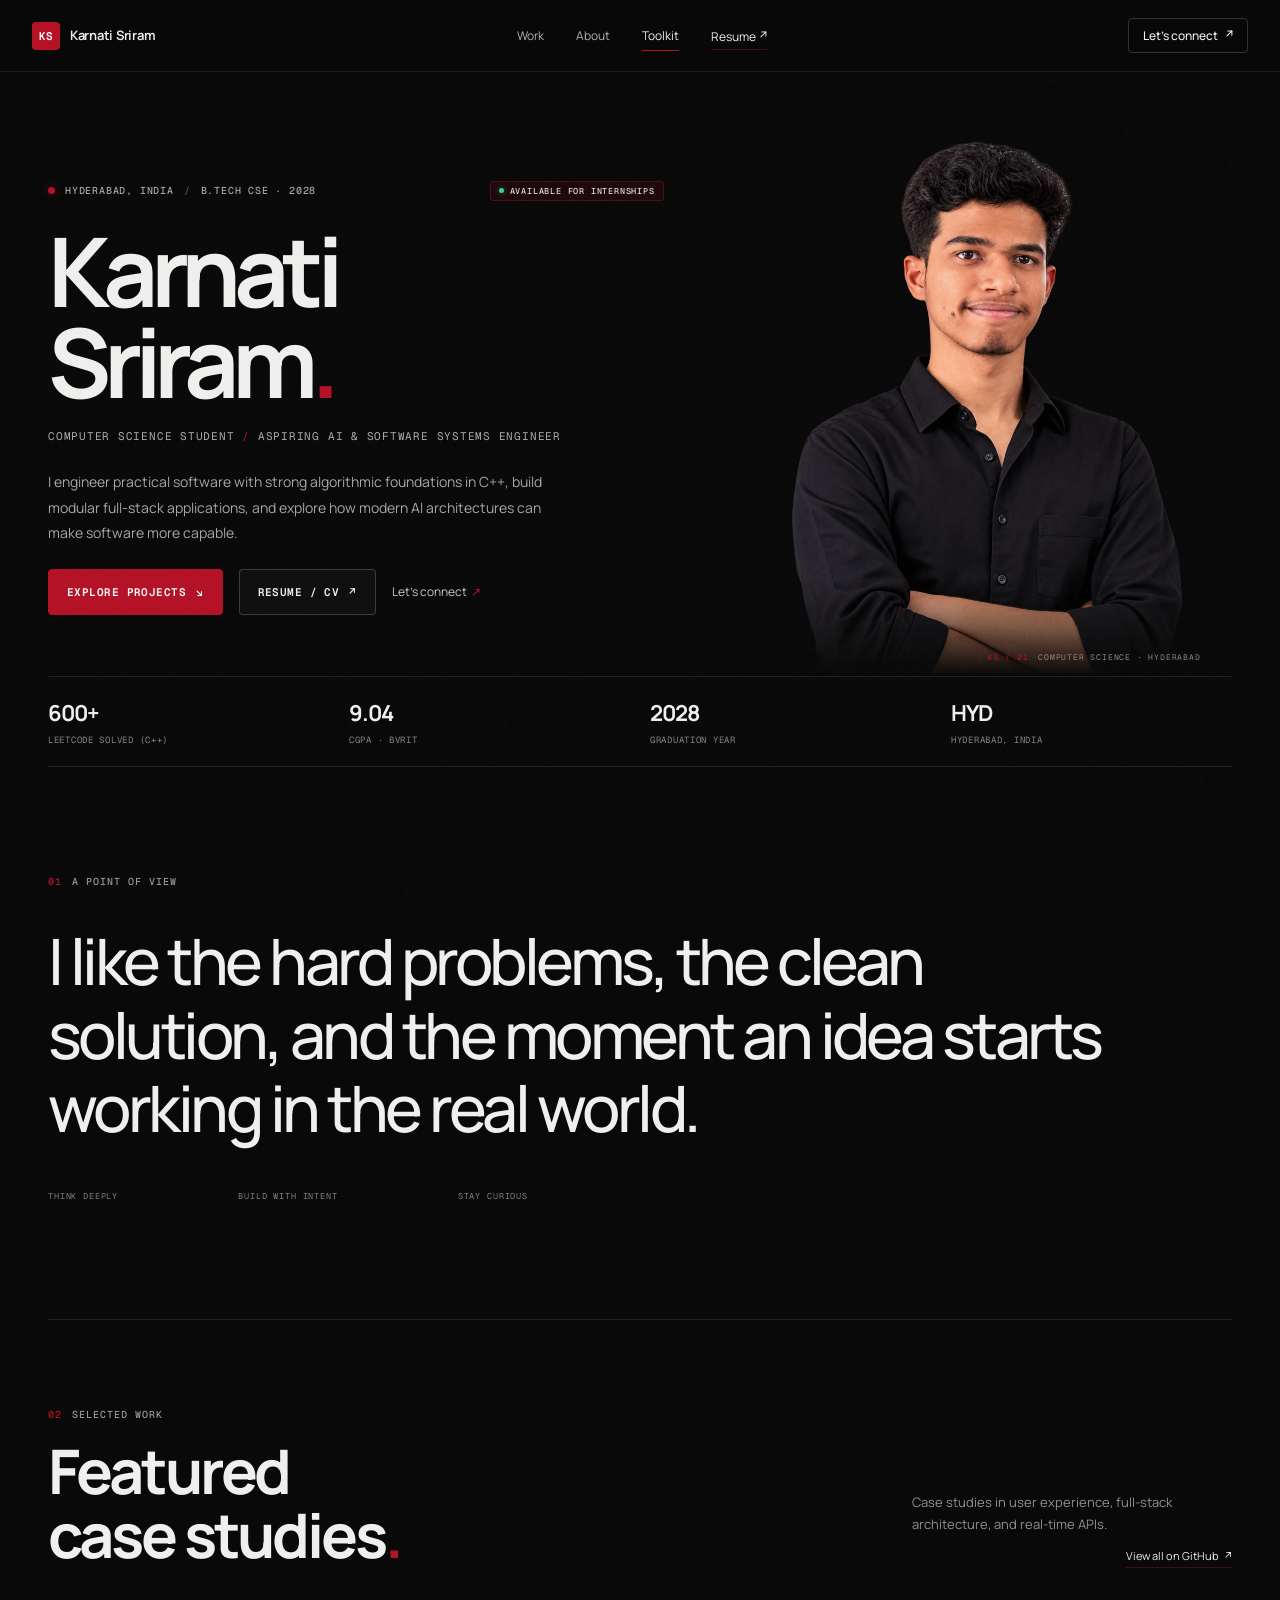
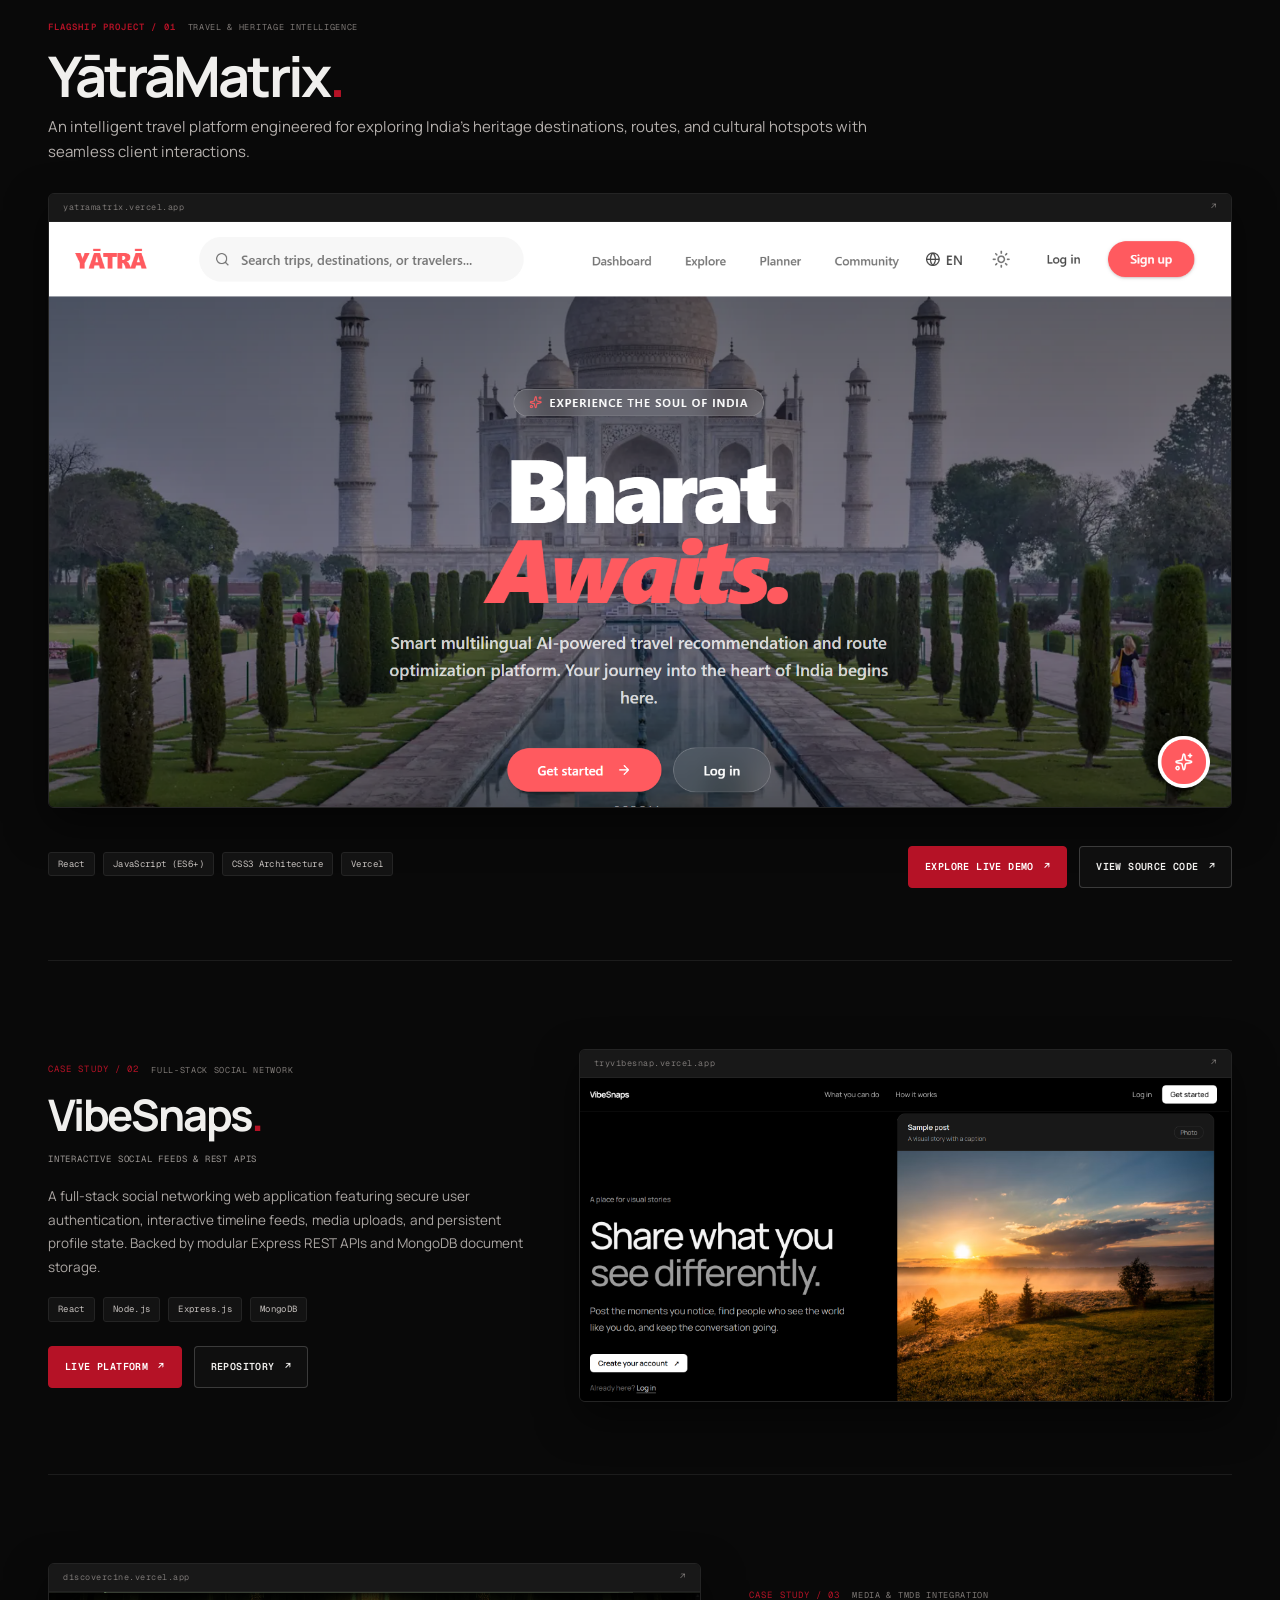
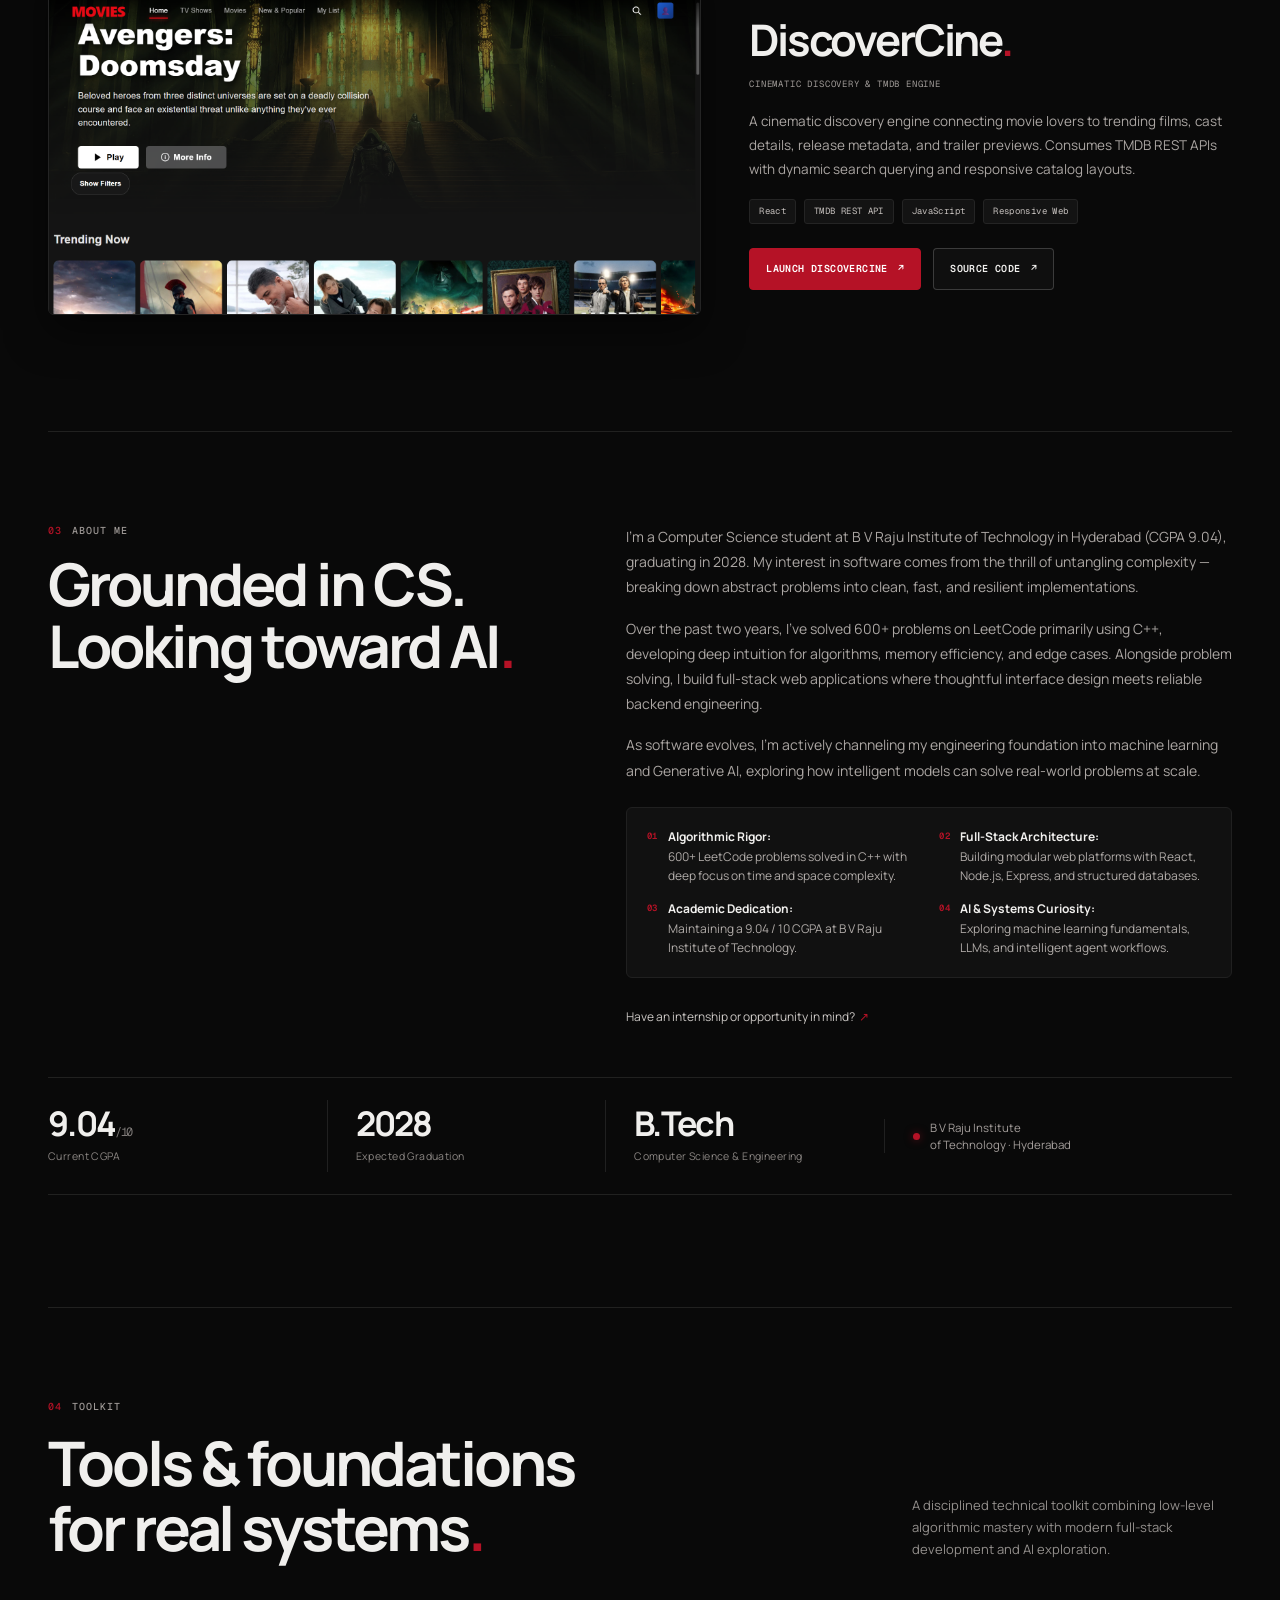
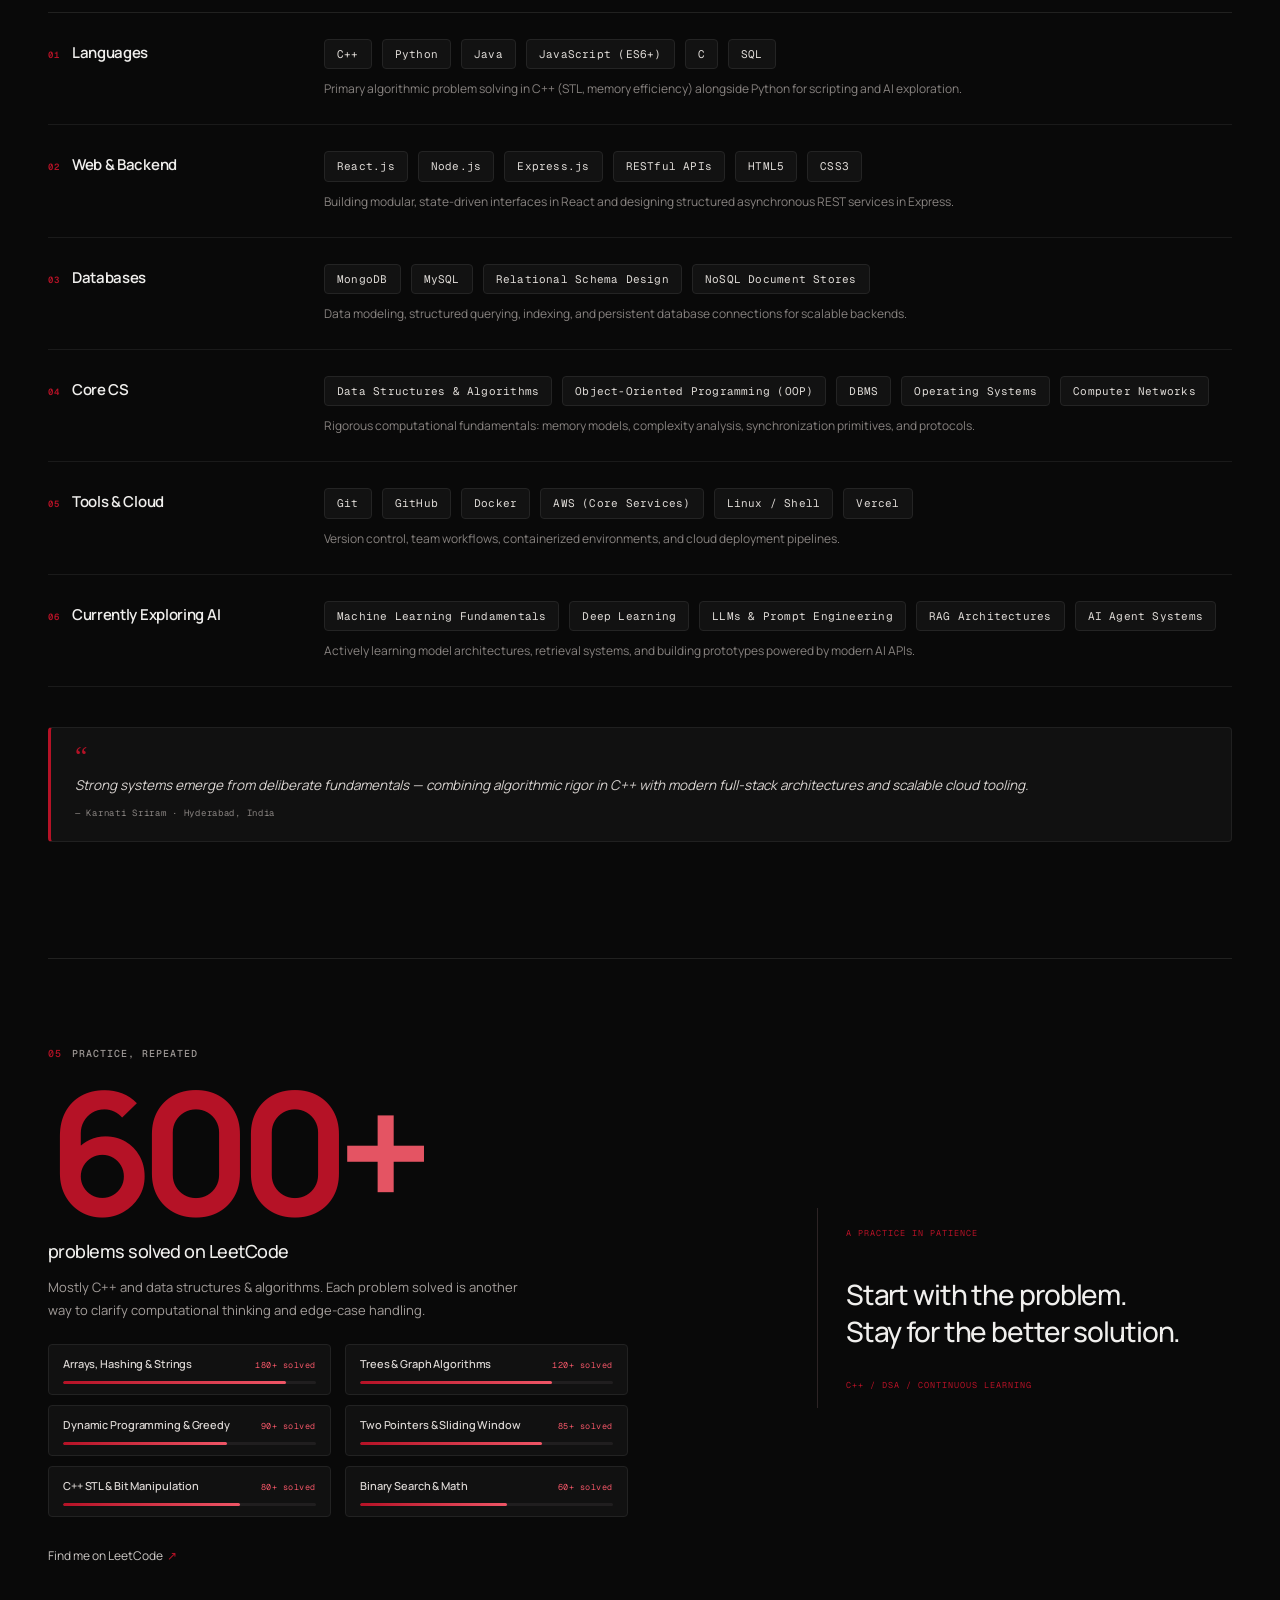
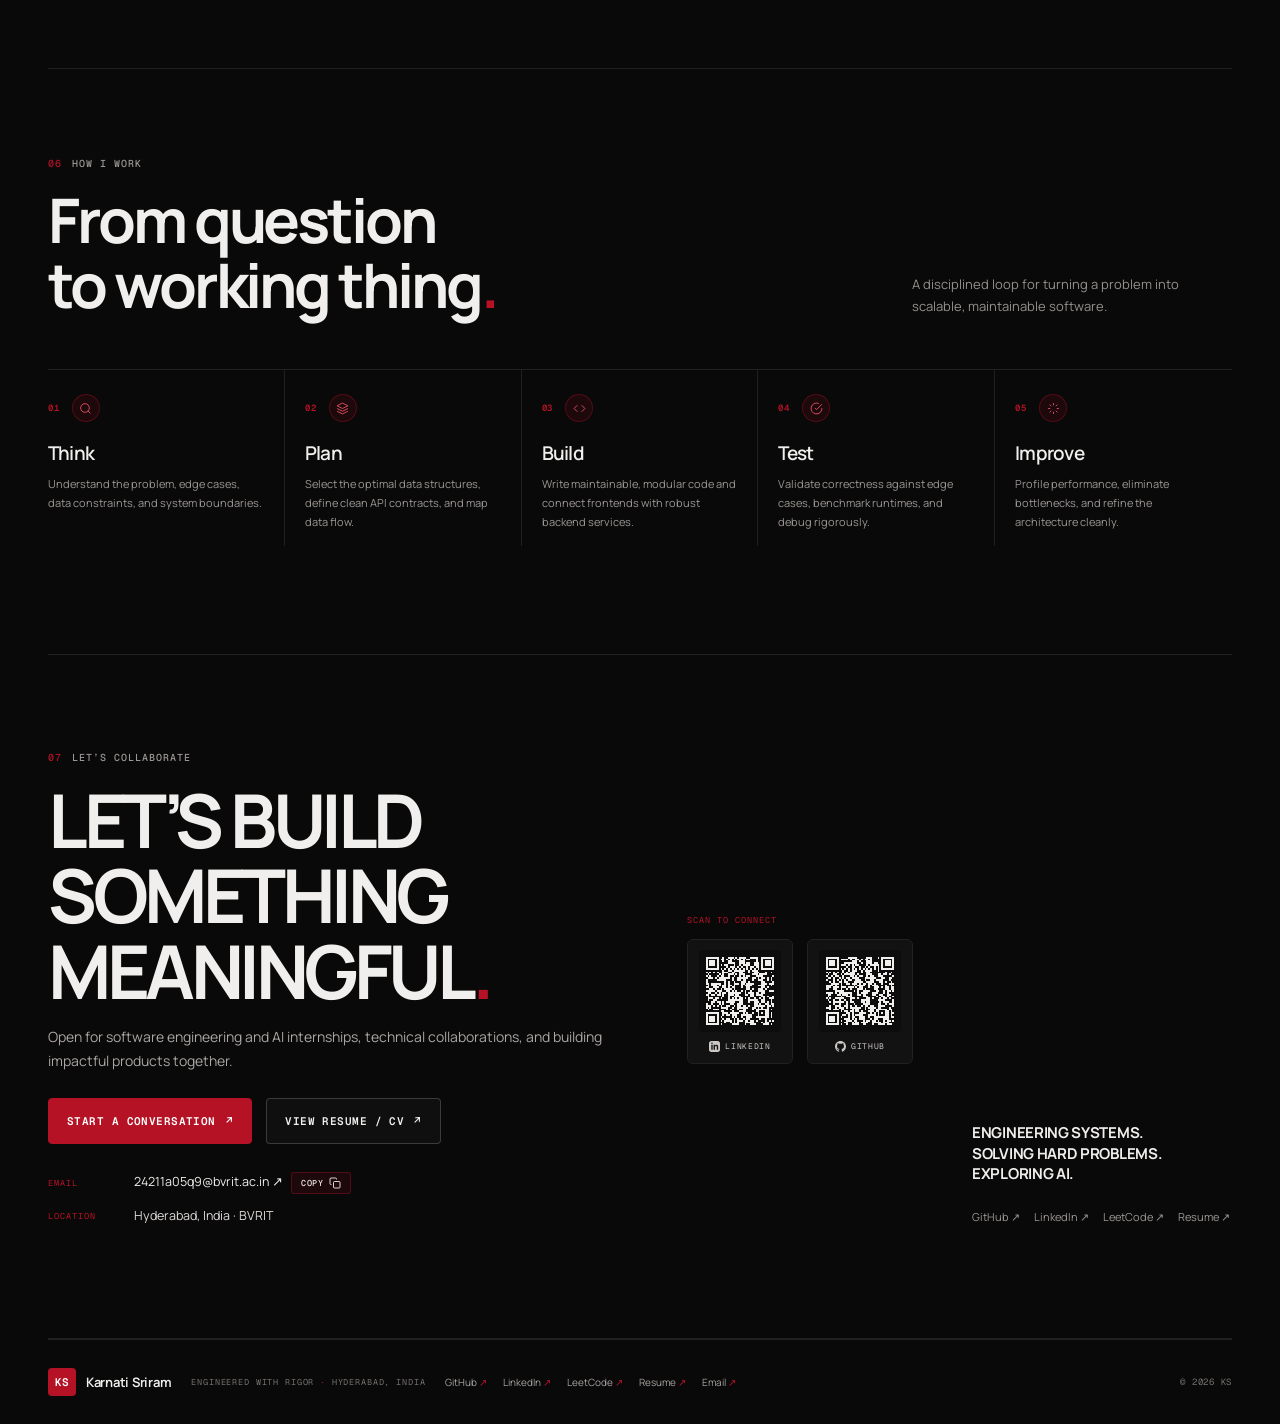
==== index.html @ 45d7318c "Improved visually" ====
<!doctype html>
<html lang="en">
  <head>
    <meta charset="UTF-8" />
    <meta name="viewport" content="width=device-width, initial-scale=1" />
    <meta name="theme-color" content="#090909" />
    <meta name="description" content="Karnati Sriram — B.Tech Computer Science student, software developer, and aspiring AI Engineer in Hyderabad. 600+ LeetCode problems solved, 9.04 CGPA." />
    <meta property="og:type" content="website" />
    <meta property="og:title" content="Karnati Sriram — Software Developer &amp; Aspiring AI Engineer" />
    <meta property="og:description" content="Computer Science student at BVRIT Hyderabad (9.04 CGPA), software developer, 600+ LeetCode solver, and aspiring AI engineer." />
    <meta property="og:image" content="./og-image.svg" />
    <title>Karnati Sriram — Software Developer &amp; Aspiring AI Engineer</title>
    <link rel="icon" type="image/svg+xml" href="./favicon.svg" />
    <link rel="preconnect" href="https://fonts.googleapis.com" />
    <link rel="preconnect" href="https://fonts.gstatic.com" crossorigin />
    <link href="https://fonts.googleapis.com/css2?family=Geist+Mono:wght@400;500;600&family=Manrope:wght@400;500;600;700&display=swap" rel="stylesheet" />
    <link rel="stylesheet" href="./styles.css" />
    <script src="./script.js" defer></script>
  </head>
  <body>
    <a class="skip-link" href="#main">Skip to content</a>
    <div class="site-grain" aria-hidden="true"></div>
    <div class="reading-progress" aria-hidden="true"><span></span></div>

    <!-- Site Header -->
    <header class="site-header">
      <a class="wordmark" href="#home" aria-label="Karnati Sriram, home">
        <span class="wordmark-mark">KS</span>
        <span class="wordmark-name">Karnati Sriram</span>
      </a>
      <nav class="desktop-nav" aria-label="Main navigation">
        <a href="#work">Work</a>
        <a href="#about">About</a>
        <a href="#toolkit">Toolkit</a>
        <a class="nav-resume" href="./resume.html" target="_blank" rel="noreferrer">Resume <span class="arrow" aria-hidden="true">↗</span></a>
      </nav>
      <a class="header-cta" href="#contact">
        <span>Let’s connect</span><span class="arrow" aria-hidden="true">↗</span>
      </a>
    </header>

    <main id="main">
      <!-- 00 Hero Section -->
      <section class="hero section-shell" id="home" aria-labelledby="hero-title">
        <div class="hero-copy">
          <p class="eyebrow reveal">
            <span class="status-dot"></span>
            <span>Hyderabad, India</span>
            <span class="eyebrow-divider">/</span>
            <span>B.Tech CSE · 2028</span>
            <span class="hero-available"><span class="dot-green"></span>Available for Internships</span>
          </p>

          <h1 id="hero-title" class="hero-title reveal">
            <span class="hero-line">Karnati</span>
            <span class="hero-line hero-name-accent">Sriram<span class="period">.</span></span>
          </h1>

          <p class="hero-role reveal">Computer Science Student <span>/</span> Aspiring AI &amp; Software Systems Engineer</p>

          <div class="hero-bottom reveal">
            <p class="hero-intro">I engineer practical software with strong algorithmic foundations in C++, build modular full-stack applications, and explore how modern AI architectures can make software more capable.</p>

            <div class="hero-actions">
              <a class="button button-primary" href="#work"><span>Explore projects</span><span class="arrow" aria-hidden="true">↘</span></a>
              <a class="button button-ghost hero-resume-btn" href="./resume.html" target="_blank" rel="noreferrer"><span>Resume / CV</span><span class="arrow" aria-hidden="true">↗</span></a>
              <a class="text-link" href="#contact">Let’s connect <span aria-hidden="true">↗</span></a>
            </div>
          </div>
        </div>

        <!-- Portrait as the primary visual focal point -->
        <figure class="hero-portrait reveal">
          <img src="./assets/sriram-portrait.png" alt="Karnati Sriram, Computer Science student and software developer" fetchpriority="high" width="950" height="1011" />
          <figcaption class="portrait-caption mono"><span>KS / 01</span> Computer Science · Hyderabad</figcaption>
        </figure>

        <div class="hero-meta reveal" aria-label="Key highlights">
          <div><strong>600+</strong><span>LeetCode Solved (C++)</span></div>
          <div><strong>9.04</strong><span>CGPA · BVRIT</span></div>
          <div><strong>2028</strong><span>Graduation Year</span></div>
          <div><strong>HYD</strong><span>Hyderabad, India</span></div>
        </div>
      </section>

      <!-- 01 Statement / Point of View -->
      <section class="signal-section section-shell" aria-label="Point of view">
        <p class="section-kicker reveal"><span class="section-number">01</span> A point of view</p>
        <p class="signal-line" data-word-reveal>I like the hard problems, the clean solution, and the moment an idea starts working in the real world.</p>
        <div class="signal-foot mono"><span>THINK DEEPLY</span><span>BUILD WITH INTENT</span><span>STAY CURIOUS</span></div>
      </section>

      <!-- 02 Selected Work: Distinct Editorial Case Studies -->
      <section class="work-section section-shell" id="work" aria-labelledby="work-title">
        <div class="section-heading reveal">
          <div>
            <p class="section-kicker"><span class="section-number">02</span> Selected work</p>
            <h2 id="work-title">Featured<br />case studies<span class="period">.</span></h2>
          </div>
          <div class="section-heading-side">
            <p class="section-aside">Case studies in user experience, full-stack architecture, and real-time APIs.</p>
            <a class="section-more-link" href="https://github.com/karnatisriram2006-lab" target="_blank" rel="noreferrer">
              <span>View all on GitHub</span><span class="arrow" aria-hidden="true">↗</span>
            </a>
          </div>
        </div>

        <div class="case-studies-list">
          <!-- Flagship Case Study 01: YātrāMatrix (Prominent Featured Showcase) -->
          <article class="case-study case-study-flagship reveal">
            <div class="flagship-header">
              <div class="case-meta-top">
                <span class="case-badge-flagship mono">FLAGSHIP PROJECT / 01</span>
                <span class="case-domain mono">TRAVEL &amp; HERITAGE INTELLIGENCE</span>
              </div>
              <h3 class="flagship-title">
                <a href="https://yatramatrix.vercel.app/" target="_blank" rel="noreferrer">YātrāMatrix<span class="period">.</span></a>
              </h3>
              <p class="flagship-tagline">An intelligent travel platform engineered for exploring India's heritage destinations, routes, and cultural hotspots with seamless client interactions.</p>
            </div>

            <div class="flagship-media">
              <div class="project-frame">
                <div class="frame-bar" aria-hidden="true">
                  <span class="frame-url mono">yatramatrix.vercel.app</span>
                  <span class="frame-arrow mono">↗</span>
                </div>
                <a class="project-image-link" href="https://yatramatrix.vercel.app/" target="_blank" rel="noreferrer" aria-label="Explore YātrāMatrix live demo">
                  <img class="project-screenshot" src="./assets/yatramatrix.png" alt="YātrāMatrix travel platform interface preview" loading="lazy" width="1903" height="946" />
                  <span class="project-cue mono">EXPLORE LIVE DEMO ↗</span>
                </a>
              </div>
            </div>

            <div class="flagship-footer">
              <div class="case-tags">
                <span>React</span>
                <span>JavaScript (ES6+)</span>
                <span>CSS3 Architecture</span>
                <span>Vercel</span>
              </div>
              <div class="case-actions">
                <a class="button button-primary case-btn" href="https://yatramatrix.vercel.app/" target="_blank" rel="noreferrer">
                  <span>Explore live demo</span><span class="arrow" aria-hidden="true">↗</span>
                </a>
                <a class="button button-ghost case-btn" href="https://github.com/karnatisriram2006-lab/minor-project" target="_blank" rel="noreferrer">
                  <span>View source code</span><span class="arrow" aria-hidden="true">↗</span>
                </a>
              </div>
            </div>
          </article>

          <!-- Case Study 02: VibeSnaps (Narrative Left, Preview Right) -->
          <article class="case-study case-study-split case-study-reverse reveal">
            <div class="case-content">
              <div class="case-meta-top">
                <span class="case-number mono">CASE STUDY / 02</span>
                <span class="case-domain mono">FULL-STACK SOCIAL NETWORK</span>
              </div>
              <h3 class="case-title">
                <a href="https://tryvibesnap.vercel.app/" target="_blank" rel="noreferrer">VibeSnaps<span class="period">.</span></a>
              </h3>
              <p class="case-kicker mono">INTERACTIVE SOCIAL FEEDS &amp; REST APIS</p>
              <p class="case-desc">A full-stack social networking web application featuring secure user authentication, interactive timeline feeds, media uploads, and persistent profile state. Backed by modular Express REST APIs and MongoDB document storage.</p>
              
              <div class="case-tags">
                <span>React</span>
                <span>Node.js</span>
                <span>Express.js</span>
                <span>MongoDB</span>
              </div>

              <div class="case-actions">
                <a class="button button-primary case-btn" href="https://tryvibesnap.vercel.app/" target="_blank" rel="noreferrer">
                  <span>Live platform</span><span class="arrow" aria-hidden="true">↗</span>
                </a>
                <a class="button button-ghost case-btn" href="https://github.com/karnatisriram2006-lab/social-media" target="_blank" rel="noreferrer">
                  <span>Repository</span><span class="arrow" aria-hidden="true">↗</span>
                </a>
              </div>
            </div>

            <div class="case-media">
              <div class="project-frame">
                <div class="frame-bar" aria-hidden="true">
                  <span class="frame-url mono">tryvibesnap.vercel.app</span>
                  <span class="frame-arrow mono">↗</span>
                </div>
                <a class="project-image-link" href="https://tryvibesnap.vercel.app/" target="_blank" rel="noreferrer" aria-label="Explore VibeSnaps live demo">
                  <img class="project-screenshot" src="./assets/vibesnaps.png" alt="VibeSnaps social platform interface preview" loading="lazy" width="1915" height="946" />
                  <span class="project-cue mono">EXPLORE LIVE DEMO ↗</span>
                </a>
              </div>
            </div>
          </article>

          <!-- Case Study 03: DiscoverCine (Preview Left, Narrative Right) -->
          <article class="case-study case-study-split case-study-standard reveal">
            <div class="case-media">
              <div class="project-frame">
                <div class="frame-bar" aria-hidden="true">
                  <span class="frame-url mono">discovercine.vercel.app</span>
                  <span class="frame-arrow mono">↗</span>
                </div>
                <a class="project-image-link" href="https://discovercine.vercel.app/" target="_blank" rel="noreferrer" aria-label="Explore DiscoverCine live demo">
                  <img class="project-screenshot" src="./assets/discovercine.png" alt="DiscoverCine movie discovery interface preview" loading="lazy" width="1908" height="948" />
                  <span class="project-cue mono">EXPLORE LIVE DEMO ↗</span>
                </a>
              </div>
            </div>

            <div class="case-content">
              <div class="case-meta-top">
                <span class="case-number mono">CASE STUDY / 03</span>
                <span class="case-domain mono">MEDIA &amp; TMDB INTEGRATION</span>
              </div>
              <h3 class="case-title">
                <a href="https://discovercine.vercel.app/" target="_blank" rel="noreferrer">DiscoverCine<span class="period">.</span></a>
              </h3>
              <p class="case-kicker mono">CINEMATIC DISCOVERY &amp; TMDB ENGINE</p>
              <p class="case-desc">A cinematic discovery engine connecting movie lovers to trending films, cast details, release metadata, and trailer previews. Consumes TMDB REST APIs with dynamic search querying and responsive catalog layouts.</p>
              
              <div class="case-tags">
                <span>React</span>
                <span>TMDB REST API</span>
                <span>JavaScript</span>
                <span>Responsive Web</span>
              </div>

              <div class="case-actions">
                <a class="button button-primary case-btn" href="https://discovercine.vercel.app/" target="_blank" rel="noreferrer">
                  <span>Launch DiscoverCine</span><span class="arrow" aria-hidden="true">↗</span>
                </a>
                <a class="button button-ghost case-btn" href="https://github.com/karnatisriram2006-lab/movies" target="_blank" rel="noreferrer">
                  <span>Source code</span><span class="arrow" aria-hidden="true">↗</span>
                </a>
              </div>
            </div>
          </article>
        </div>
      </section>

      <!-- 03 About Section (Personal Story, Education, Pillars, Facts) -->
      <section class="about-section section-shell" id="about" aria-labelledby="about-title">
        <div class="about-grid reveal">
          <div class="about-heading-side">
            <p class="section-kicker"><span class="section-number">03</span> About me</p>
            <h2 id="about-title" class="about-title">Grounded in CS.<br />Looking toward AI<span class="period">.</span></h2>
          </div>
          <div class="about-copy">
            <p>I’m a Computer Science student at B V Raju Institute of Technology in Hyderabad (CGPA 9.04), graduating in 2028. My interest in software comes from the thrill of untangling complexity — breaking down abstract problems into clean, fast, and resilient implementations.</p>
            <p>Over the past two years, I’ve solved 600+ problems on LeetCode primarily using C++, developing deep intuition for algorithms, memory efficiency, and edge cases. Alongside problem solving, I build full-stack web applications where thoughtful interface design meets reliable backend engineering.</p>
            <p>As software evolves, I’m actively channeling my engineering foundation into machine learning and Generative AI, exploring how intelligent models can solve real-world problems at scale.</p>
            
            <div class="about-pillars">
              <div class="about-pillar">
                <span class="pillar-bullet mono">01</span>
                <div>
                  <strong>Algorithmic Rigor:</strong>
                  <span>600+ LeetCode problems solved in C++ with deep focus on time and space complexity.</span>
                </div>
              </div>
              <div class="about-pillar">
                <span class="pillar-bullet mono">02</span>
                <div>
                  <strong>Full-Stack Architecture:</strong>
                  <span>Building modular web platforms with React, Node.js, Express, and structured databases.</span>
                </div>
              </div>
              <div class="about-pillar">
                <span class="pillar-bullet mono">03</span>
                <div>
                  <strong>Academic Dedication:</strong>
                  <span>Maintaining a 9.04 / 10 CGPA at B V Raju Institute of Technology.</span>
                </div>
              </div>
              <div class="about-pillar">
                <span class="pillar-bullet mono">04</span>
                <div>
                  <strong>AI &amp; Systems Curiosity:</strong>
                  <span>Exploring machine learning fundamentals, LLMs, and intelligent agent workflows.</span>
                </div>
              </div>
            </div>

            <a class="text-link" href="mailto:24211a05q9@bvrit.ac.in?subject=Let%E2%80%99s%20connect">Have an internship or opportunity in mind? <span aria-hidden="true">↗</span></a>
          </div>
        </div>

        <div class="fact-strip reveal">
          <div class="fact">
            <span class="fact-value">9.04<span class="fact-unit">/10</span></span>
            <span class="fact-label">Current CGPA</span>
          </div>
          <div class="fact">
            <span class="fact-value">2028</span>
            <span class="fact-label">Expected Graduation</span>
          </div>
          <div class="fact">
            <span class="fact-value">B.Tech</span>
            <span class="fact-label">Computer Science &amp; Engineering</span>
          </div>
          <div class="fact-note">
            <span class="status-dot"></span>
            <span>B V Raju Institute<br />of Technology · Hyderabad</span>
          </div>
        </div>
      </section>

      <!-- 04 Unified Editorial Toolkit Section -->
      <section class="toolkit-section section-shell" id="toolkit" aria-labelledby="toolkit-title">
        <div class="section-heading reveal">
          <div>
            <p class="section-kicker"><span class="section-number">04</span> Toolkit</p>
            <h2 id="toolkit-title">Tools &amp; foundations<br />for real systems<span class="period">.</span></h2>
          </div>
          <p class="section-aside">A disciplined technical toolkit combining low-level algorithmic mastery with modern full-stack development and AI exploration.</p>
        </div>

        <div class="editorial-toolkit reveal">
          <div class="toolkit-row">
            <div class="toolkit-category">
              <span class="toolkit-num mono">01</span>
              <h3 class="toolkit-cat-name">Languages</h3>
            </div>
            <div class="toolkit-items">
              <div class="skill-pill-list">
                <span class="skill-token">C++</span>
                <span class="skill-token">Python</span>
                <span class="skill-token">Java</span>
                <span class="skill-token">JavaScript (ES6+)</span>
                <span class="skill-token">C</span>
                <span class="skill-token">SQL</span>
              </div>
              <p class="toolkit-subtext">Primary algorithmic problem solving in C++ (STL, memory efficiency) alongside Python for scripting and AI exploration.</p>
            </div>
          </div>

          <div class="toolkit-row">
            <div class="toolkit-category">
              <span class="toolkit-num mono">02</span>
              <h3 class="toolkit-cat-name">Web &amp; Backend</h3>
            </div>
            <div class="toolkit-items">
              <div class="skill-pill-list">
                <span class="skill-token">React.js</span>
                <span class="skill-token">Node.js</span>
                <span class="skill-token">Express.js</span>
                <span class="skill-token">RESTful APIs</span>
                <span class="skill-token">HTML5</span>
                <span class="skill-token">CSS3</span>
              </div>
              <p class="toolkit-subtext">Building modular, state-driven interfaces in React and designing structured asynchronous REST services in Express.</p>
            </div>
          </div>

          <div class="toolkit-row">
            <div class="toolkit-category">
              <span class="toolkit-num mono">03</span>
              <h3 class="toolkit-cat-name">Databases</h3>
            </div>
            <div class="toolkit-items">
              <div class="skill-pill-list">
                <span class="skill-token">MongoDB</span>
                <span class="skill-token">MySQL</span>
                <span class="skill-token">Relational Schema Design</span>
                <span class="skill-token">NoSQL Document Stores</span>
              </div>
              <p class="toolkit-subtext">Data modeling, structured querying, indexing, and persistent database connections for scalable backends.</p>
            </div>
          </div>

          <div class="toolkit-row">
            <div class="toolkit-category">
              <span class="toolkit-num mono">04</span>
              <h3 class="toolkit-cat-name">Core CS</h3>
            </div>
            <div class="toolkit-items">
              <div class="skill-pill-list">
                <span class="skill-token">Data Structures &amp; Algorithms</span>
                <span class="skill-token">Object-Oriented Programming (OOP)</span>
                <span class="skill-token">DBMS</span>
                <span class="skill-token">Operating Systems</span>
                <span class="skill-token">Computer Networks</span>
              </div>
              <p class="toolkit-subtext">Rigorous computational fundamentals: memory models, complexity analysis, synchronization primitives, and protocols.</p>
            </div>
          </div>

          <div class="toolkit-row">
            <div class="toolkit-category">
              <span class="toolkit-num mono">05</span>
              <h3 class="toolkit-cat-name">Tools &amp; Cloud</h3>
            </div>
            <div class="toolkit-items">
              <div class="skill-pill-list">
                <span class="skill-token">Git</span>
                <span class="skill-token">GitHub</span>
                <span class="skill-token">Docker</span>
                <span class="skill-token">AWS (Core Services)</span>
                <span class="skill-token">Linux / Shell</span>
                <span class="skill-token">Vercel</span>
              </div>
              <p class="toolkit-subtext">Version control, team workflows, containerized environments, and cloud deployment pipelines.</p>
            </div>
          </div>

          <div class="toolkit-row">
            <div class="toolkit-category">
              <span class="toolkit-num mono">06</span>
              <h3 class="toolkit-cat-name">Currently Exploring AI</h3>
            </div>
            <div class="toolkit-items">
              <div class="skill-pill-list">
                <span class="skill-token">Machine Learning Fundamentals</span>
                <span class="skill-token">Deep Learning</span>
                <span class="skill-token">LLMs &amp; Prompt Engineering</span>
                <span class="skill-token">RAG Architectures</span>
                <span class="skill-token">AI Agent Systems</span>
              </div>
              <p class="toolkit-subtext">Actively learning model architectures, retrieval systems, and building prototypes powered by modern AI APIs.</p>
            </div>
          </div>
        </div>

        <div class="toolkit-footer-quote reveal">
          <span class="quote-mark" aria-hidden="true">“</span>
          <p>Strong systems emerge from deliberate fundamentals — combining algorithmic rigor in C++ with modern full-stack architectures and scalable cloud tooling.</p>
          <span class="quote-author mono">— Karnati Sriram · Hyderabad, India</span>
        </div>
      </section>

      <!-- 05 Problem Solving / LeetCode -->
      <section class="achievement-section section-shell" id="problem-solving" aria-labelledby="achievement-title">
        <div class="achievement-copy reveal">
          <p class="section-kicker"><span class="section-number">05</span> Practice, repeated</p>
          <h2 id="achievement-title"><span>600</span><span class="fact-plus">+</span></h2>
          <p class="achievement-label">problems solved on LeetCode</p>
          <p class="achievement-note">Mostly C++ and data structures &amp; algorithms. Each problem solved is another way to clarify computational thinking and edge-case handling.</p>

          <div class="dsa-breakdown">
            <div class="dsa-pill">
              <div class="dsa-pill-top">
                <span class="dsa-topic">Arrays, Hashing &amp; Strings</span>
                <span class="dsa-count mono">180+ solved</span>
              </div>
              <div class="dsa-bar"><span style="width: 88%"></span></div>
            </div>
            <div class="dsa-pill">
              <div class="dsa-pill-top">
                <span class="dsa-topic">Trees &amp; Graph Algorithms</span>
                <span class="dsa-count mono">120+ solved</span>
              </div>
              <div class="dsa-bar"><span style="width: 76%"></span></div>
            </div>
            <div class="dsa-pill">
              <div class="dsa-pill-top">
                <span class="dsa-topic">Dynamic Programming &amp; Greedy</span>
                <span class="dsa-count mono">90+ solved</span>
              </div>
              <div class="dsa-bar"><span style="width: 65%"></span></div>
            </div>
            <div class="dsa-pill">
              <div class="dsa-pill-top">
                <span class="dsa-topic">Two Pointers &amp; Sliding Window</span>
                <span class="dsa-count mono">85+ solved</span>
              </div>
              <div class="dsa-bar"><span style="width: 72%"></span></div>
            </div>
            <div class="dsa-pill">
              <div class="dsa-pill-top">
                <span class="dsa-topic">C++ STL &amp; Bit Manipulation</span>
                <span class="dsa-count mono">80+ solved</span>
              </div>
              <div class="dsa-bar"><span style="width: 70%"></span></div>
            </div>
            <div class="dsa-pill">
              <div class="dsa-pill-top">
                <span class="dsa-topic">Binary Search &amp; Math</span>
                <span class="dsa-count mono">60+ solved</span>
              </div>
              <div class="dsa-bar"><span style="width: 58%"></span></div>
            </div>
          </div>

          <a class="text-link" href="https://leetcode.com/u/karnatiSriram2006/" target="_blank" rel="noreferrer">Find me on LeetCode <span aria-hidden="true">↗</span></a>
        </div>

        <div class="achievement-aside reveal">
          <span class="mono">A PRACTICE IN PATIENCE</span>
          <span class="achievement-rule"></span>
          <p>Start with the problem.<br />Stay for the better solution.</p>
          <span class="mono">C++ / DSA / CONTINUOUS LEARNING</span>
        </div>
      </section>

      <!-- 06 Process / How I Work -->
      <section class="process-section section-shell" id="process" aria-labelledby="process-title">
        <div class="section-heading reveal">
          <div>
            <p class="section-kicker"><span class="section-number">06</span> How I work</p>
            <h2 id="process-title">From question<br />to working thing<span class="period">.</span></h2>
          </div>
          <p class="section-aside">A disciplined loop for turning a problem into scalable, maintainable software.</p>
        </div>
        <ol class="process-list">
          <li class="process-step reveal">
            <div class="process-header">
              <span class="process-number mono">01</span>
              <div class="process-icon" aria-hidden="true">
                <svg viewBox="0 0 24 24" fill="none" stroke="currentColor"><circle cx="11" cy="11" r="8"/><line x1="21" y1="21" x2="16.65" y2="16.65"/></svg>
              </div>
            </div>
            <h3>Think</h3>
            <p>Understand the problem, edge cases, data constraints, and system boundaries.</p>
          </li>
          <li class="process-step reveal">
            <div class="process-header">
              <span class="process-number mono">02</span>
              <div class="process-icon" aria-hidden="true">
                <svg viewBox="0 0 24 24" fill="none" stroke="currentColor"><polygon points="12 2 2 7 12 12 22 7 12 2"/><polyline points="2 17 12 22 22 17"/><polyline points="2 12 12 17 22 12"/></svg>
              </div>
            </div>
            <h3>Plan</h3>
            <p>Select the optimal data structures, define clean API contracts, and map data flow.</p>
          </li>
          <li class="process-step reveal">
            <div class="process-header">
              <span class="process-number mono">03</span>
              <div class="process-icon" aria-hidden="true">
                <svg viewBox="0 0 24 24" fill="none" stroke="currentColor"><polyline points="16 18 22 12 16 6"/><polyline points="8 6 2 12 8 18"/></svg>
              </div>
            </div>
            <h3>Build</h3>
            <p>Write maintainable, modular code and connect frontends with robust backend services.</p>
          </li>
          <li class="process-step reveal">
            <div class="process-header">
              <span class="process-number mono">04</span>
              <div class="process-icon" aria-hidden="true">
                <svg viewBox="0 0 24 24" fill="none" stroke="currentColor"><path d="M22 11.08V12a10 10 0 1 1-5.93-9.14"/><polyline points="22 4 12 14.01 9 11.01"/></svg>
              </div>
            </div>
            <h3>Test</h3>
            <p>Validate correctness against edge cases, benchmark runtimes, and debug rigorously.</p>
          </li>
          <li class="process-step reveal">
            <div class="process-header">
              <span class="process-number mono">05</span>
              <div class="process-icon" aria-hidden="true">
                <svg viewBox="0 0 24 24" fill="none" stroke="currentColor"><path d="M12 2v4M12 18v4M4.93 4.93l2.83 2.83M16.24 16.24l2.83 2.83M2 12h4M18 12h4M4.93 19.07l2.83-2.83M16.24 7.76l2.83-2.83"/></svg>
              </div>
            </div>
            <h3>Improve</h3>
            <p>Profile performance, eliminate bottlenecks, and refine the architecture cleanly.</p>
          </li>
        </ol>
      </section>

      <!-- 07 Contact / Collaborate: Dramatic Closing Composition -->
      <section class="contact-section section-shell" id="contact" aria-labelledby="contact-title">
        <div class="contact-content reveal">
          <p class="section-kicker"><span class="section-number">07</span> Let’s collaborate</p>
          <h2 id="contact-title">LET’S BUILD<br />SOMETHING MEANINGFUL<span class="period">.</span></h2>
          <p class="contact-lead">Open for software engineering and AI internships, technical collaborations, and building impactful products together.</p>

          <div class="contact-actions">
            <a class="button button-primary contact-button" href="mailto:24211a05q9@bvrit.ac.in?subject=Let%E2%80%99s%20build%20something%20meaningful">
              <span>Start a conversation</span><span class="arrow" aria-hidden="true">↗</span>
            </a>
            <a class="button button-ghost" href="./resume.html" target="_blank" rel="noreferrer">
              <span>View Resume / CV</span><span class="arrow" aria-hidden="true">↗</span>
            </a>
          </div>

          <div class="contact-details">
            <div class="contact-item">
              <span class="contact-label mono">EMAIL</span>
              <div class="contact-email-wrap">
                <a class="contact-email-link" href="mailto:24211a05q9@bvrit.ac.in">24211a05q9@bvrit.ac.in <span>↗</span></a>
                <button class="copy-email-btn" type="button" data-email="24211a05q9@bvrit.ac.in" aria-label="Copy email address to clipboard">
                  <span class="copy-text">Copy</span>
                  <svg class="copy-icon" viewBox="0 0 24 24" width="12" height="12" fill="none" stroke="currentColor">
                    <rect x="9" y="9" width="13" height="13" rx="2" ry="2" stroke-width="1.8"></rect>
                    <path d="M5 15H4a2 2 0 0 1-2-2V4a2 2 0 0 1 2-2h9a2 2 0 0 1 2 2v1" stroke-width="1.8"></path>
                  </svg>
                </button>
              </div>
            </div>
            <div class="contact-item">
              <span class="contact-label mono">LOCATION</span>
              <span>Hyderabad, India · BVRIT</span>
            </div>
          </div>
        </div>

        <!-- Scan to connect QR codes -->
        <div class="contact-qr-block reveal">
          <span class="contact-qr-title mono">SCAN TO CONNECT</span>
          <div class="contact-qr-grid">
            <a class="qr-card" href="https://www.linkedin.com/in/karnati-sriram-764a4133b/" target="_blank" rel="noreferrer" aria-label="Connect on LinkedIn">
              <div class="qr-image-wrap">
                <img src="./assets/qr-linkedin.svg" alt="LinkedIn QR Code" width="80" height="80" loading="lazy" />
              </div>
              <div class="qr-footer">
                <svg viewBox="0 0 24 24">
                  <path d="M19 0h-14c-2.761 0-5 2.239-5 5v14c0 2.761 2.239 5 5 5h14c2.762 0 5-2.239 5-5v-14c0-2.761-2.238-5-5-5zm-11 19h-3v-11h3v11zm-1.5-12.268c-.966 0-1.75-.79-1.75-1.764s.784-1.764 1.75-1.764 1.75.79 1.75 1.764-.783 1.764-1.75 1.764zm13.5 12.268h-3v-5.604c0-3.368-4-3.113-4 0v5.604h-3v-11h3v1.765c1.396-2.586 7-2.777 7 2.476v6.759z"/>
                </svg>
                <span>LINKEDIN</span>
              </div>
            </a>

            <a class="qr-card" href="https://github.com/karnatisriram2006-lab" target="_blank" rel="noreferrer" aria-label="Explore GitHub profile">
              <div class="qr-image-wrap">
                <img src="./assets/qr-github.svg" alt="GitHub QR Code" width="80" height="80" loading="lazy" />
              </div>
              <div class="qr-footer">
                <svg viewBox="0 0 24 24">
                  <path d="M12 0c-6.626 0-12 5.373-12 12 0 5.302 3.438 9.8 8.207 11.387.599.111.793-.261.793-.577v-2.234c-3.338.726-4.033-1.416-4.033-1.416-.546-1.387-1.333-1.756-1.333-1.756-1.089-.745.083-.729.083-.729 1.205.084 1.839 1.237 1.839 1.237 1.07 1.834 2.807 1.304 3.492.997.107-.775.418-1.305.762-1.604-2.665-.305-5.467-1.334-5.467-5.931 0-1.311.469-2.381 1.236-3.221-.124-.303-.535-1.524.117-3.176 0 0 1.008-.322 3.301 1.23.957-.266 1.983-.399 3.003-.404 1.02.005 2.047.138 3.006.404 2.291-1.552 3.297-1.23 3.297-1.23.653 1.653.242 2.874.118 3.176.77.84 1.235 1.911 1.235 3.221 0 4.609-2.807 5.624-5.479 5.921.43.372.823 1.102.823 2.222v3.293c0 .319.192.694.801.576 4.765-1.589 8.199-6.086 8.199-11.386 0-6.627-5.373-12-12-12z"/>
                </svg>
                <span>GITHUB</span>
              </div>
            </a>
          </div>
        </div>

        <!-- Editorial Motto & Socials -->
        <div class="contact-side reveal">
          <div class="contact-editorial">
            <p class="contact-motto">ENGINEERING SYSTEMS.<br />SOLVING HARD PROBLEMS.<br />EXPLORING AI.</p>
          </div>
          <div class="contact-socials">
            <a href="https://github.com/karnatisriram2006-lab" target="_blank" rel="noreferrer">GitHub ↗</a>
            <a href="https://www.linkedin.com/in/karnati-sriram-764a4133b/" target="_blank" rel="noreferrer">LinkedIn ↗</a>
            <a href="https://leetcode.com/u/karnatiSriram2006/" target="_blank" rel="noreferrer">LeetCode ↗</a>
            <a href="./resume.html" target="_blank" rel="noreferrer">Resume ↗</a>
          </div>
        </div>
      </section>
    </main>

    <!-- Site Footer -->
    <footer class="site-footer section-shell">
      <a class="wordmark footer-mark" href="#home">
        <span class="wordmark-mark">KS</span>
        <span class="wordmark-name">Karnati Sriram</span>
      </a>
      <span class="footer-note mono">ENGINEERED WITH RIGOR <span>·</span> HYDERABAD, INDIA</span>
      <div class="footer-links">
        <a href="https://github.com/karnatisriram2006-lab" target="_blank" rel="noreferrer">GitHub <span>↗</span></a>
        <a href="https://www.linkedin.com/in/karnati-sriram-764a4133b/" target="_blank" rel="noreferrer">LinkedIn <span>↗</span></a>
        <a href="https://leetcode.com/u/karnatiSriram2006/" target="_blank" rel="noreferrer">LeetCode <span>↗</span></a>
        <a href="./resume.html" target="_blank" rel="noreferrer">Resume <span>↗</span></a>
        <a href="mailto:24211a05q9@bvrit.ac.in">Email <span>↗</span></a>
      </div>
      <span class="copyright mono">© <span id="year"></span> KS</span>
    </footer>
  </body>
</html>
---- styles.css ----
/* ═══════════════════════════════════════════════════════════════
   KARNATI SRIRAM — PORTFOLIO STYLESHEET
   Aesthetic: Dark Editorial Crimson
   Typography: Manrope & Geist Mono
   ═══════════════════════════════════════════════════════════════ */

:root {
  color-scheme: dark;
  --ink: #090909;
  --panel: #111111;
  --panel-raised: #151515;
  --panel-border: #222222;
  --paper: #f0efed;
  --muted: #94908d;
  --faint: #595654;
  --acid: #b51226;
  --acid-hover: #cf1b31;
  --acid-dim: rgba(181, 18, 38, 0.12);
  --acid-border: rgba(181, 18, 38, 0.35);
  --line: rgba(240, 239, 237, 0.1);
  --line-strong: rgba(240, 239, 237, 0.2);
  --display: "Manrope", -apple-system, BlinkMacSystemFont, "Segoe UI", sans-serif;
  --mono: "Geist Mono", "SFMono-Regular", Consolas, monospace;
  --curve: cubic-bezier(0.22, 1, 0.36, 1);
  --page: min(1240px, calc(100% - 96px));
}

* { box-sizing: border-box; }

html {
  scroll-behavior: smooth;
  scroll-padding-top: 88px;
  background: var(--ink);
}

body {
  margin: 0;
  background: var(--ink);
  color: var(--paper);
  font-family: var(--display);
  font-size: 15px;
  line-height: 1.65;
  -webkit-font-smoothing: antialiased;
  overflow-x: hidden;
}

body::before {
  content: "";
  position: fixed;
  inset: 0;
  z-index: -2;
  pointer-events: none;
  opacity: 0.1;
  background-image:
    linear-gradient(rgba(255, 255, 255, 0.02) 1px, transparent 1px),
    linear-gradient(90deg, rgba(255, 255, 255, 0.02) 1px, transparent 1px);
  background-size: 72px 72px;
  mask-image: linear-gradient(to bottom, black 30%, transparent 80%);
}

a { color: inherit; text-decoration: none; }
button, a { -webkit-tap-highlight-color: transparent; }

a:focus-visible, button:focus-visible {
  outline: 2px solid var(--acid);
  outline-offset: 4px;
  border-radius: 4px;
}

::selection {
  color: #fff;
  background: var(--acid);
}

.mono {
  font-family: var(--mono);
  font-size: 10px;
  letter-spacing: 0.08em;
}

.section-shell {
  width: var(--page);
  max-width: 1440px;
  margin-inline: auto;
}

.skip-link {
  position: fixed;
  top: 12px;
  left: 12px;
  z-index: 100;
  padding: 12px 18px;
  transform: translateY(-160%);
  background: var(--acid);
  color: #fff;
  border-radius: 4px;
  font-weight: 700;
  font-size: 13px;
  transition: transform 0.25s var(--curve);
}
.skip-link:focus { transform: translateY(0); }

.site-grain {
  position: fixed;
  inset: 0;
  z-index: 20;
  pointer-events: none;
  opacity: 0.032;
  background-image: url("data:image/svg+xml,%3Csvg viewBox='0 0 180 180' xmlns='http://www.w3.org/2000/svg'%3E%3Cfilter id='n'%3E%3CfeTurbulence type='fractalNoise' baseFrequency='.8' numOctaves='3' stitchTiles='stitch'/%3E%3C/filter%3E%3Crect width='100%25' height='100%25' filter='url(%23n)' opacity='.5'/%3E%3C/svg%3E");
}

.reading-progress {
  position: fixed;
  inset: 0 0 auto;
  height: 2px;
  z-index: 90;
  background: transparent;
}
.reading-progress span {
  display: block;
  height: 100%;
  width: 0;
  background: var(--acid);
  transform-origin: left;
}

/* ── Site Header ── */
.site-header {
  width: 100%;
  height: 72px;
  padding: 0 max(32px, calc((100vw - 1240px) / 2));
  position: fixed;
  top: 0;
  left: 0;
  z-index: 40;
  display: flex;
  align-items: center;
  justify-content: space-between;
  background: rgba(9, 9, 9, 0.82);
  border-bottom: 1px solid rgba(255, 255, 255, 0.07);
  backdrop-filter: blur(14px);
  transition: background 0.3s var(--curve), border-color 0.3s var(--curve);
}
.site-header.is-scrolled {
  background: rgba(9, 9, 9, 0.94);
  border-color: rgba(255, 255, 255, 0.12);
}

.wordmark {
  display: inline-flex;
  align-items: center;
  gap: 10px;
  font-size: 13px;
  font-weight: 650;
  letter-spacing: -0.02em;
}
.wordmark-mark {
  width: 28px;
  height: 28px;
  display: grid;
  place-items: center;
  background: var(--acid);
  color: #fff;
  font: 600 11px var(--mono);
  border-radius: 4px;
}

.desktop-nav {
  display: flex;
  align-items: center;
  gap: 32px;
}
.desktop-nav a {
  position: relative;
  color: #b5b1ae;
  font-size: 12px;
  padding-block: 6px;
  transition: color 0.25s var(--curve);
}
.desktop-nav a::after {
  content: "";
  position: absolute;
  left: 0;
  right: 100%;
  bottom: 0;
  height: 1px;
  background: var(--acid);
  transition: right 0.3s var(--curve);
}
.desktop-nav a:hover::after,
.desktop-nav a[aria-current="location"]::after {
  right: 0;
}
.desktop-nav a:hover,
.desktop-nav a[aria-current="location"] {
  color: var(--paper);
}

.nav-resume {
  color: var(--paper) !important;
  display: inline-flex;
  align-items: center;
  gap: 4px;
  border-bottom: 1px solid var(--acid-border) !important;
  padding-bottom: 2px !important;
}
.nav-resume:hover {
  color: #fff !important;
  border-color: var(--acid) !important;
}

.header-cta {
  display: inline-flex;
  align-items: center;
  gap: 8px;
  font-size: 12px;
  font-weight: 500;
  color: var(--paper);
  padding: 7px 14px;
  border: 1px solid rgba(240, 239, 237, 0.18);
  border-radius: 4px;
  transition: all 0.25s var(--curve);
}
.header-cta:hover {
  border-color: var(--acid);
  background: var(--acid-dim);
  color: #fff;
}

.arrow {
  display: inline-block;
  font-family: var(--mono);
  transition: transform 0.25s var(--curve);
}
a:hover .arrow {
  transform: translate(2px, -2px);
}

/* ── General Section Headings ── */
.section-heading {
  display: flex;
  justify-content: space-between;
  align-items: flex-end;
  margin-bottom: 52px;
  gap: 32px;
}
.section-kicker {
  margin: 0;
  display: flex;
  align-items: center;
  gap: 10px;
  color: #9c9794;
  font: 500 10px var(--mono);
  letter-spacing: 0.1em;
  text-transform: uppercase;
}
.section-number {
  color: var(--acid);
}
.section-heading h2 {
  margin: 18px 0 0;
  font-size: clamp(38px, 4.8vw, 64px);
  line-height: 1.05;
  font-weight: 700;
  letter-spacing: -0.05em;
  color: var(--paper);
}
.period { color: var(--acid); }
.section-aside {
  max-width: 320px;
  margin: 0;
  color: var(--muted);
  font-size: 13px;
  line-height: 1.7;
}
.section-heading-side {
  display: flex;
  flex-direction: column;
  align-items: flex-end;
  gap: 12px;
}
.section-more-link {
  display: inline-flex;
  align-items: center;
  gap: 6px;
  font-size: 11px;
  color: var(--paper);
  border-bottom: 1px solid var(--acid-border);
  padding-bottom: 2px;
  transition: border-color 0.2s var(--curve), color 0.2s var(--curve);
}
.section-more-link:hover {
  border-color: var(--acid);
  color: #fff;
}

/* ── Buttons ── */
.button {
  display: inline-flex;
  align-items: center;
  justify-content: center;
  gap: 10px;
  min-height: 46px;
  padding: 0 18px;
  border-radius: 4px;
  font-family: var(--mono);
  font-size: 11px;
  font-weight: 600;
  letter-spacing: 0.04em;
  text-transform: uppercase;
  transition: transform 0.25s var(--curve), background 0.25s var(--curve), border-color 0.25s var(--curve), color 0.25s var(--curve);
  cursor: pointer;
  border: 1px solid transparent;
}
.button:hover { transform: translateY(-2px); }
.button:active { transform: translateY(0); }

.button-primary {
  background: var(--acid);
  color: #fff;
  border-color: var(--acid);
}
.button-primary:hover {
  background: var(--acid-hover);
  border-color: var(--acid-hover);
}

.button-ghost {
  background: rgba(18, 18, 18, 0.75);
  color: var(--paper);
  border: 1px solid rgba(240, 239, 237, 0.2);
}
.button-ghost:hover {
  border-color: var(--acid);
  color: #fff;
  background: var(--acid-dim);
}

.text-link {
  color: #ccc8c5;
  font-size: 12px;
  display: inline-flex;
  align-items: center;
  gap: 4px;
  transition: color 0.25s var(--curve);
}
.text-link span { color: var(--acid); }
.text-link:hover { color: #fff; }

/* ── 00 Hero Section (Clean, Focal Portrait, No Clutter) ── */
.hero {
  position: relative;
  min-height: 740px;
  padding-top: 136px;
  display: grid;
  grid-template-columns: 1.08fr 0.92fr;
  align-items: center;
  column-gap: 44px;
  border-bottom: 1px solid var(--line);
}

.hero-copy {
  position: relative;
  z-index: 2;
  padding: 24px 0 40px;
}

.eyebrow {
  margin: 0 0 24px;
  display: flex;
  align-items: center;
  flex-wrap: wrap;
  gap: 10px;
  color: #a8a4a1;
  font: 500 10px var(--mono);
  letter-spacing: 0.08em;
  text-transform: uppercase;
}
.status-dot {
  width: 7px;
  height: 7px;
  border-radius: 50%;
  background: var(--acid);
  box-shadow: 0 0 8px rgba(181, 18, 38, 0.5);
  flex: none;
}
.eyebrow-divider { color: var(--faint); }
.hero-available {
  display: inline-flex;
  align-items: center;
  gap: 6px;
  padding: 3px 8px;
  border: 1px solid var(--acid-border);
  border-radius: 3px;
  background: var(--acid-dim);
  color: #dedad7;
  font-size: 8.5px;
  margin-left: auto;
}
.dot-green {
  width: 5px;
  height: 5px;
  border-radius: 50%;
  background: #34d399;
  box-shadow: 0 0 6px rgba(52, 211, 153, 0.5);
  flex: none;
}

.hero-title {
  margin: 0;
  font-size: clamp(64px, 7.5vw, 100px);
  line-height: 0.95;
  font-weight: 700;
  letter-spacing: -0.075em;
  color: var(--paper);
}
.hero-title .hero-line {
  display: block;
}

.hero-role {
  margin: 20px 0 0;
  font-family: var(--mono);
  font-size: 11px;
  letter-spacing: 0.07em;
  text-transform: uppercase;
  color: #b0aba8;
}
.hero-role span {
  color: var(--acid);
}

.hero-bottom {
  max-width: 520px;
  margin-top: 24px;
  display: flex;
  flex-direction: column;
  gap: 20px;
}

.hero-intro {
  margin: 0;
  color: #aba6a3;
  font-size: 14px;
  line-height: 1.8;
}

.hero-actions {
  display: flex;
  align-items: center;
  flex-wrap: wrap;
  gap: 16px;
  margin-top: 4px;
}

/* ── Hero Portrait Integration (Primary Focal Point) ── */
.hero-portrait {
  position: relative;
  z-index: 2;
  width: 100%;
  height: min(540px, 68vh);
  margin: 0;
  display: flex;
  align-items: flex-end;
  justify-content: center;
}

.hero-portrait img {
  position: relative;
  z-index: 2;
  width: 100%;
  height: 100%;
  max-width: 440px;
  object-fit: cover;
  object-position: center 12%;
  display: block;
  mask-image: linear-gradient(to bottom, black 82%, transparent 100%);
  -webkit-mask-image: linear-gradient(to bottom, black 82%, transparent 100%);
}

.portrait-caption {
  position: absolute;
  right: 6%;
  bottom: 12px;
  z-index: 3;
  color: #8c8684;
  font-size: 8px;
  letter-spacing: 0.1em;
  text-transform: uppercase;
}
.portrait-caption span {
  color: var(--acid);
  margin-right: 4px;
}

/* Hero Highlights Meta Strip */
.hero-meta {
  grid-column: 1 / -1;
  min-height: 64px;
  padding: 18px 0;
  display: grid;
  grid-template-columns: repeat(4, 1fr);
  gap: 20px;
  border-top: 1px solid var(--line);
  color: #948f8c;
}
.hero-meta>div {
  display: flex;
  flex-direction: column;
  gap: 2px;
}
.hero-meta strong {
  color: var(--paper);
  font-family: var(--display);
  font-size: 22px;
  font-weight: 700;
  letter-spacing: -0.04em;
}
.hero-meta span {
  font-family: var(--mono);
  font-size: 9px;
  letter-spacing: 0.08em;
  text-transform: uppercase;
  color: #888380;
}

/* ── 01 Signal Section ── */
.signal-section {
  padding-block: 108px 116px;
  border-bottom: 1px solid var(--line);
}
.signal-line {
  max-width: 1080px;
  margin: 36px 0 44px;
  font-size: clamp(34px, 5.2vw, 64px);
  line-height: 1.15;
  font-weight: 500;
  letter-spacing: -0.055em;
  color: var(--paper);
}
.signal-line .word {
  display: inline-block;
  color: rgba(240, 239, 237, 0.22);
  transition: color 0.65s var(--curve);
  transition-delay: var(--word-delay, 0ms);
}
.signal-line .word.is-lit {
  color: var(--paper);
}
.signal-foot {
  display: flex;
  justify-content: space-between;
  max-width: 480px;
  color: #847e7b;
  font-size: 8.5px;
  letter-spacing: 0.1em;
}

/* ── 02 Selected Work: Distinct Editorial Case Studies ── */
.work-section {
  padding-block: 88px 116px;
  border-bottom: 1px solid var(--line);
}

.case-studies-list {
  display: flex;
  flex-direction: column;
  gap: 88px;
}

/* Shared Project Media Frame (Minimal, High-End Hairline) */
.project-frame {
  background: #131313;
  border: 1px solid #242424;
  border-radius: 6px;
  overflow: hidden;
  box-shadow: 0 16px 40px rgba(0, 0, 0, 0.5);
  transition: border-color 0.3s var(--curve), transform 0.3s var(--curve);
}
.case-study:hover .project-frame {
  border-color: var(--acid-border);
  transform: translateY(-2px);
}

.frame-bar {
  height: 28px;
  background: #181818;
  border-bottom: 1px solid #222222;
  display: flex;
  align-items: center;
  justify-content: space-between;
  padding-inline: 14px;
}
.frame-url {
  color: #7a7674;
  font-size: 8.5px;
  letter-spacing: 0.06em;
}
.frame-arrow {
  color: #7a7674;
  font-size: 9px;
}

.project-image-link {
  position: relative;
  display: block;
  overflow: hidden;
  background: #0d0d0d;
}
.project-screenshot {
  width: 100%;
  height: auto;
  aspect-ratio: 1910 / 946;
  object-fit: cover;
  object-position: top center;
  display: block;
  transition: transform 0.4s var(--curve);
}
.project-image-link:hover .project-screenshot {
  transform: scale(1.015);
}

.project-cue {
  position: absolute;
  right: 14px;
  bottom: 14px;
  padding: 5px 10px;
  background: rgba(9, 9, 9, 0.88);
  border: 1px solid var(--acid-border);
  border-radius: 3px;
  color: #fff;
  font-size: 8px;
  letter-spacing: 0.08em;
  opacity: 0;
  transform: translateY(4px);
  transition: all 0.25s var(--curve);
}
.project-image-link:hover .project-cue {
  opacity: 1;
  transform: translateY(0);
}

/* ── Flagship Project 01: YātrāMatrix ── */
.case-study-flagship {
  display: flex;
  flex-direction: column;
  gap: 28px;
  padding-bottom: 72px;
  border-bottom: 1px solid #1c1c1c;
}
.flagship-header {
  max-width: 820px;
}
.case-badge-flagship {
  color: var(--acid);
  font-size: 9px;
  font-weight: 600;
  letter-spacing: 0.12em;
}
.case-domain {
  color: #7c7774;
  font-size: 8.5px;
  letter-spacing: 0.08em;
}
.flagship-title {
  margin: 12px 0 8px;
  font-size: clamp(36px, 4.8vw, 56px);
  font-weight: 700;
  letter-spacing: -0.05em;
  line-height: 1.05;
}
.flagship-title a:hover {
  color: var(--acid);
}
.flagship-tagline {
  margin: 0;
  color: #b5b0ad;
  font-size: 15px;
  line-height: 1.7;
}

.flagship-footer {
  display: flex;
  justify-content: space-between;
  align-items: center;
  flex-wrap: wrap;
  gap: 20px;
}

/* ── Split Case Studies (02 & 03) ── */
.case-study-split {
  display: grid;
  align-items: center;
  gap: 48px;
  padding-bottom: 72px;
  border-bottom: 1px solid #1c1c1c;
}
.case-study-split:last-child {
  border-bottom: 0;
  padding-bottom: 0;
}

.case-study-standard {
  grid-template-columns: 1.15fr 0.85fr;
}
.case-study-reverse {
  grid-template-columns: 0.85fr 1.15fr;
}

.case-content {
  display: flex;
  flex-direction: column;
  gap: 14px;
}
.case-meta-top {
  display: flex;
  align-items: center;
  gap: 12px;
}
.case-number {
  color: var(--acid);
  font-size: 9px;
  letter-spacing: 0.12em;
}
.case-title {
  margin: 0;
  font-size: clamp(30px, 3.4vw, 44px);
  font-weight: 700;
  letter-spacing: -0.05em;
  line-height: 1.08;
}
.case-title a:hover {
  color: var(--acid);
}
.case-kicker {
  margin: 0;
  color: #9e9996;
  font-size: 9px;
  letter-spacing: 0.09em;
}
.case-desc {
  margin: 4px 0 0;
  color: #aba6a3;
  font-size: 13.5px;
  line-height: 1.75;
}

.case-tags {
  display: flex;
  flex-wrap: wrap;
  gap: 8px;
  margin-top: 4px;
}
.case-tags span {
  padding: 4px 9px;
  background: #131313;
  border: 1px solid #242424;
  border-radius: 3px;
  color: #c4bfbc;
  font-family: var(--mono);
  font-size: 9px;
  letter-spacing: 0.04em;
}

.case-actions {
  display: flex;
  align-items: center;
  flex-wrap: wrap;
  gap: 12px;
  margin-top: 10px;
}
.case-btn {
  min-height: 42px;
  padding: 0 16px;
  font-size: 10px;
}

/* ── 03 About Section (Top-Aligned Editorial Layout) ── */
.about-section {
  padding-block: 92px 112px;
  border-bottom: 1px solid var(--line);
}
.about-grid {
  display: grid;
  grid-template-columns: 1fr 1.18fr;
  align-items: flex-start;
  gap: 40px 64px;
}
.about-heading-side {
  position: sticky;
  top: 108px;
  display: flex;
  flex-direction: column;
  gap: 16px;
}
.about-title {
  margin: 0;
  font-size: clamp(38px, 4.6vw, 62px);
  line-height: 1.06;
  font-weight: 700;
  letter-spacing: -0.05em;
  color: var(--paper);
}

.about-copy {
  max-width: 620px;
}
.about-copy p {
  margin: 0 0 16px;
  color: #aba6a3;
  font-size: 14px;
  line-height: 1.8;
}

.about-pillars {
  display: grid;
  grid-template-columns: 1fr 1fr;
  gap: 14px 20px;
  margin: 24px 0 26px;
  padding: 20px;
  background: #111111;
  border: 1px solid #202020;
  border-radius: 6px;
}
.about-pillar {
  display: flex;
  align-items: flex-start;
  gap: 10px;
  font-size: 12px;
  line-height: 1.55;
  color: #b0aba8;
}
.about-pillar strong {
  color: var(--paper);
  display: block;
  font-size: 12px;
  margin-bottom: 2px;
}
.pillar-bullet {
  color: var(--acid);
  font-size: 9px;
  font-weight: 600;
  flex: none;
  margin-top: 2px;
}

.fact-strip {
  min-height: 118px;
  display: grid;
  grid-template-columns: repeat(3, 1fr) 1.25fr;
  align-items: center;
  border-block: 1px solid var(--line);
  margin-top: 48px;
}
.fact {
  min-height: 72px;
  display: flex;
  flex-direction: column;
  justify-content: center;
  padding-left: 28px;
  border-left: 1px solid var(--line);
}
.fact:first-child {
  padding-left: 0;
  border-left: 0;
}
.fact-value {
  font-size: 34px;
  line-height: 1;
  font-weight: 700;
  letter-spacing: -0.05em;
  color: var(--paper);
}
.fact-unit {
  color: #7e7a78;
  font: 12px var(--mono);
}
.fact-label {
  margin-top: 8px;
  color: #8c8784;
  font-size: 10.5px;
  letter-spacing: 0.04em;
}
.fact-note {
  display: flex;
  align-items: center;
  gap: 10px;
  color: #a49e9b;
  font-size: 11.5px;
  line-height: 1.5;
  padding-left: 28px;
  border-left: 1px solid var(--line);
}

/* ── 04 Unified Editorial Toolkit Section ── */
.toolkit-section {
  padding-block: 92px 116px;
  border-bottom: 1px solid var(--line);
}

.editorial-toolkit {
  display: flex;
  flex-direction: column;
  border-top: 1px solid var(--line);
  margin-bottom: 40px;
}

.toolkit-row {
  display: grid;
  grid-template-columns: 240px 1fr;
  align-items: baseline;
  gap: 36px;
  padding: 26px 0;
  border-bottom: 1px solid #1a1a1a;
  transition: background 0.25s var(--curve);
}
.toolkit-row:hover {
  background: rgba(255, 255, 255, 0.012);
}

.toolkit-category {
  display: flex;
  align-items: baseline;
  gap: 12px;
}
.toolkit-num {
  color: var(--acid);
  font-size: 9px;
  font-weight: 600;
  letter-spacing: 0.1em;
}
.toolkit-cat-name {
  margin: 0;
  font-size: 15px;
  font-weight: 600;
  letter-spacing: -0.02em;
  color: var(--paper);
}

.toolkit-items {
  display: flex;
  flex-direction: column;
  gap: 10px;
}

.skill-pill-list {
  display: flex;
  flex-wrap: wrap;
  gap: 8px 10px;
}
.skill-token {
  padding: 5px 12px;
  background: #121212;
  border: 1px solid #242424;
  border-radius: 4px;
  color: #dedad6;
  font-family: var(--mono);
  font-size: 11px;
  letter-spacing: 0.02em;
  transition: border-color 0.2s var(--curve), color 0.2s var(--curve), transform 0.2s var(--curve);
}
.skill-token:hover {
  border-color: var(--acid-border);
  color: #fff;
  transform: translateY(-1px);
}

.toolkit-subtext {
  margin: 0;
  color: #888380;
  font-size: 12px;
  line-height: 1.6;
}

.toolkit-footer-quote {
  position: relative;
  background: #111111;
  border: 1px solid #202020;
  border-left: 3px solid var(--acid);
  border-radius: 4px;
  padding: 20px 24px;
  display: flex;
  flex-direction: column;
  gap: 10px;
}
.toolkit-footer-quote .quote-mark {
  color: var(--acid);
  font-size: 28px;
  line-height: 0.6;
  font-family: Georgia, serif;
}
.toolkit-footer-quote p {
  margin: 0;
  color: #d6d1ce;
  font-size: 13.5px;
  line-height: 1.6;
  font-style: italic;
}
.toolkit-footer-quote .quote-author {
  color: #888380;
  font-size: 9px;
  letter-spacing: 0.08em;
}

/* ── 05 Problem Solving / LeetCode ── */
.achievement-section {
  display: grid;
  grid-template-columns: minmax(0, 1.25fr) minmax(260px, 0.75fr);
  align-items: center;
  gap: 6vw;
  padding-block: 88px 100px;
  border-bottom: 1px solid var(--line);
}
.achievement-copy h2 {
  margin: 18px 0 0;
  color: var(--acid);
  font-size: clamp(96px, 14vw, 170px);
  line-height: 0.85;
  font-weight: 700;
  letter-spacing: -0.08em;
}
.achievement-copy h2 .fact-plus {
  color: #e45463;
}
.achievement-label {
  margin: 14px 0 0;
  color: var(--paper);
  font-size: 18px;
  font-weight: 500;
  letter-spacing: -0.03em;
}
.achievement-note {
  max-width: 480px;
  margin: 10px 0 22px;
  color: #a49e9b;
  font-size: 13px;
  line-height: 1.75;
}

.dsa-breakdown {
  display: grid;
  grid-template-columns: repeat(2, minmax(0, 1fr));
  gap: 10px 14px;
  margin: 22px 0 26px;
  max-width: 580px;
}
.dsa-pill {
  background: #111111;
  border: 1px solid #222222;
  border-radius: 4px;
  padding: 10px 14px;
  display: flex;
  flex-direction: column;
  gap: 8px;
  transition: border-color 0.25s var(--curve);
}
.dsa-pill:hover {
  border-color: var(--acid-border);
}
.dsa-pill-top {
  display: flex;
  justify-content: space-between;
  align-items: baseline;
  gap: 8px;
}
.dsa-topic {
  color: #ded9d6;
  font-size: 11px;
  font-weight: 550;
  letter-spacing: -0.01em;
}
.dsa-count {
  color: #ef5566;
  font-size: 8.5px;
  letter-spacing: 0.06em;
}
.dsa-bar {
  width: 100%;
  height: 3px;
  background: #201e1f;
  border-radius: 2px;
  overflow: hidden;
}
.dsa-bar span {
  display: block;
  height: 100%;
  background: linear-gradient(90deg, #b51226, #ef5566);
  border-radius: 2px;
}

.achievement-aside {
  min-height: 200px;
  padding: 18px 0 16px 28px;
  display: flex;
  flex-direction: column;
  justify-content: space-between;
  border-left: 1px solid #2d2425;
  color: #aaa5a3;
}
.achievement-aside>.mono {
  color: var(--acid);
  font-size: 8.5px;
  letter-spacing: 0.12em;
}
.achievement-aside p {
  margin: 20px 0;
  color: var(--paper);
  font-size: clamp(20px, 2.4vw, 28px);
  line-height: 1.3;
  letter-spacing: -0.04em;
  font-weight: 500;
}

/* ── 06 Process Section ── */
.process-section {
  padding-block: 88px 108px;
  border-bottom: 1px solid var(--line);
}
.process-list {
  margin: 0;
  padding: 0;
  list-style: none;
  display: grid;
  grid-template-columns: repeat(5, minmax(0, 1fr));
  border-top: 1px solid var(--line);
}
.process-step {
  min-height: 175px;
  padding: 24px 20px 14px 0;
  border-right: 1px solid var(--line);
}
.process-step:not(:first-child) {
  padding-left: 20px;
}
.process-step:last-child {
  border-right: 0;
}
.process-header {
  display: flex;
  align-items: center;
  gap: 12px;
  margin-bottom: 16px;
}
.process-number {
  color: var(--acid);
  font-size: 9px;
  font-weight: 600;
  letter-spacing: 0.1em;
}
.process-icon {
  width: 28px;
  height: 28px;
  display: flex;
  align-items: center;
  justify-content: center;
  border: 1px solid var(--acid-border);
  border-radius: 50%;
  background: var(--acid-dim);
  color: #ef5566;
  flex: none;
}
.process-icon svg {
  width: 13px;
  height: 13px;
  stroke-width: 1.6;
}
.process-step h3 {
  margin: 0 0 6px;
  color: var(--paper);
  font-size: 19px;
  font-weight: 600;
  letter-spacing: -0.04em;
}
.process-step p {
  margin: 0;
  color: #9c9794;
  font-size: 11px;
  line-height: 1.7;
}

/* ── 07 Contact Section (Dramatic Closing Composition) ── */
.contact-section {
  position: relative;
  min-height: 440px;
  display: flex;
  align-items: center;
  justify-content: space-between;
  gap: 48px;
  padding-block: 96px 112px;
  border-bottom: 1px solid var(--line);
}

.contact-content {
  position: relative;
  z-index: 2;
  max-width: 580px;
}
.contact-content h2 {
  margin: 18px 0 0;
  font-size: clamp(44px, 5.8vw, 76px);
  line-height: 1.02;
  font-weight: 700;
  letter-spacing: -0.06em;
  color: var(--paper);
}
.contact-lead {
  margin: 16px 0 0;
  color: #aba6a3;
  font-size: 14px;
  line-height: 1.75;
}
.contact-actions {
  display: flex;
  align-items: center;
  flex-wrap: wrap;
  gap: 14px;
  margin-top: 24px;
}

.contact-details {
  margin-top: 28px;
  display: flex;
  flex-direction: column;
  gap: 12px;
}
.contact-item {
  display: flex;
  align-items: center;
  gap: 14px;
  font-size: 12.5px;
  color: #dedad7;
}
.contact-label {
  color: var(--acid);
  font-size: 8.5px;
  letter-spacing: 0.12em;
  min-width: 72px;
}
.contact-email-wrap {
  display: inline-flex;
  align-items: center;
  gap: 8px;
  flex-wrap: wrap;
}
.contact-email-link {
  color: var(--paper);
  transition: color 0.2s var(--curve);
}
.contact-email-link:hover {
  color: var(--acid);
}

.copy-email-btn {
  background: var(--acid-dim);
  border: 1px solid var(--acid-border);
  color: #edeae7;
  font-family: var(--mono);
  font-size: 8.5px;
  font-weight: 500;
  letter-spacing: 0.08em;
  text-transform: uppercase;
  padding: 4px 9px;
  border-radius: 3px;
  cursor: pointer;
  display: inline-flex;
  align-items: center;
  gap: 5px;
  transition: all 0.2s var(--curve);
}
.copy-email-btn:hover {
  background: rgba(181, 18, 38, 0.28);
  border-color: var(--acid);
  color: #fff;
}
.copy-email-btn.is-copied {
  background: #143e26;
  border-color: #34d399;
  color: #86efac;
}

/* QR Code connect cards */
.contact-qr-block {
  position: relative;
  z-index: 2;
  display: flex;
  flex-direction: column;
  gap: 12px;
}
.contact-qr-title {
  color: var(--acid);
  font-size: 8.5px;
  letter-spacing: 0.12em;
}
.contact-qr-grid {
  display: flex;
  gap: 14px;
}
.qr-card {
  width: 106px;
  background: #121212;
  border: 1px solid #222222;
  border-radius: 6px;
  padding: 10px;
  display: flex;
  flex-direction: column;
  align-items: center;
  gap: 8px;
  text-decoration: none;
  transition: transform 0.25s var(--curve), border-color 0.25s var(--curve), box-shadow 0.25s var(--curve);
}
.qr-card:hover {
  border-color: var(--acid);
  transform: translateY(-3px);
  box-shadow: 0 8px 24px rgba(0, 0, 0, 0.5);
}
.qr-image-wrap {
  width: 82px;
  height: 82px;
  background: #0d0d0d;
  border-radius: 4px;
  padding: 3px;
  display: flex;
  align-items: center;
  justify-content: center;
}
.qr-image-wrap img {
  width: 100%;
  height: 100%;
  display: block;
}
.qr-footer {
  display: flex;
  align-items: center;
  gap: 5px;
  color: #cbc7c4;
  font-family: var(--mono);
  font-size: 8px;
  letter-spacing: 0.08em;
  text-transform: uppercase;
  transition: color 0.2s var(--curve);
}
.qr-footer svg {
  width: 11px;
  height: 11px;
  fill: currentColor;
}
.qr-card:hover .qr-footer {
  color: #fff;
}

/* Contact side motto */
.contact-side {
  position: relative;
  z-index: 2;
  min-width: 260px;
  display: flex;
  flex-direction: column;
  align-self: flex-end;
}
.contact-editorial {
  display: flex;
  flex-direction: column;
  gap: 12px;
  margin-bottom: 24px;
}
.contact-motto {
  margin: 0;
  font-family: var(--display);
  font-size: 15px;
  font-weight: 700;
  letter-spacing: -0.02em;
  line-height: 1.35;
  color: var(--paper);
}
.contact-socials {
  display: flex;
  flex-wrap: wrap;
  gap: 14px;
  color: #9c9794;
  font-size: 11px;
}
.contact-socials a:hover {
  color: #fff;
}

/* ── Site Footer ── */
.site-footer {
  min-height: 80px;
  padding-block: 28px;
  display: flex;
  align-items: center;
  justify-content: space-between;
  gap: 20px;
  border-top: 1px solid var(--line);
}
.footer-note {
  color: #74706d;
  font-size: 8.5px;
  letter-spacing: 0.1em;
}
.footer-note span {
  color: var(--acid);
}
.footer-links {
  display: flex;
  gap: 16px;
  color: #a8a4a1;
  font-size: 10px;
}
.footer-links a:hover { color: #fff; }
.footer-links span { color: var(--acid); }
.copyright {
  color: #74706d;
  font-size: 9px;
  margin-left: auto;
}

/* ── Scroll Reveal System ── */
.reveal {
  opacity: 0;
  transform: translateY(18px);
  transition: opacity 0.65s var(--curve), transform 0.65s var(--curve);
}
.reveal.is-visible {
  opacity: 1;
  transform: translateY(0);
}

/* ═══════════════════════════════════════════════════════════════
   RESPONSIVE DESIGN SYSTEM
   ═══════════════════════════════════════════════════════════════ */

/* Tablet & Medium Desktops */
@media (max-width: 1050px) {
  :root { --page: min(100% - 64px, 920px); }

  .hero {
    min-height: 700px;
    padding-top: 120px;
    grid-template-columns: 1.15fr 0.85fr;
    column-gap: 24px;
  }
  .hero-title { font-size: clamp(52px, 8vw, 78px); }

  .case-study-split {
    grid-template-columns: 1fr;
    gap: 32px;
  }
  .case-study-reverse .case-media { order: 1; }
  .case-study-reverse .case-content { order: 2; }

  .about-grid {
    grid-template-columns: 1fr;
    gap: 28px;
  }
  .about-heading-side {
    position: static;
  }

  .about-pillars {
    grid-template-columns: 1fr;
  }

  .fact-strip {
    grid-template-columns: 1fr 1fr;
    row-gap: 16px;
    padding-block: 16px;
  }
  .fact:nth-child(3) {
    border-left: 0;
    padding-left: 0;
  }

  .toolkit-row {
    grid-template-columns: 180px 1fr;
    gap: 24px;
  }

  .contact-section {
    flex-wrap: wrap;
    gap: 36px;
  }
  .contact-qr-block {
    order: 2;
    width: 100%;
  }
  .contact-side {
    order: 3;
    align-self: flex-start;
  }
}

/* Mobile Devices */
@media (max-width: 700px) {
  :root { --page: calc(100% - 36px); }

  html { scroll-padding-top: 68px; }

  .site-header {
    height: 60px;
    padding-inline: 18px;
  }
  .desktop-nav {
    gap: 14px;
    margin-right: 12px;
  }
  .desktop-nav a { font-size: 9.5px; }
  .desktop-nav a[href="#toolkit"] { display: none; }
  .header-cta { display: none; }

  /* Hero Mobile Flow */
  .hero {
    min-height: unset;
    padding: 88px 0 32px;
    display: flex;
    flex-direction: column;
    overflow: hidden;
  }
  .hero-copy {
    width: 100%;
    padding: 0;
  }
  .eyebrow {
    font-size: 7.5px;
    margin-bottom: 16px;
    gap: 8px;
  }
  .hero-available {
    font-size: 7.5px;
    padding: 2px 6px;
  }
  .hero-title {
    font-size: clamp(54px, 15vw, 76px);
    line-height: 0.92;
  }
  .hero-role {
    font-size: 9px;
    margin-top: 14px;
  }
  .hero-bottom {
    margin-top: 16px;
    gap: 14px;
  }
  .hero-intro {
    font-size: 13px;
  }
  .hero-actions {
    gap: 12px;
  }
  .button {
    min-height: 42px;
    padding: 0 14px;
    font-size: 9.5px;
  }

  /* Portrait Mobile Clean Placement */
  .hero-portrait {
    width: 100%;
    height: min(98vw, 420px);
    margin: 20px 0 0;
    order: 2;
  }
  .portrait-caption {
    right: 4%;
    bottom: 8px;
    font-size: 7px;
  }

  .hero-meta {
    order: 3;
    width: 100%;
    grid-template-columns: 1fr 1fr;
    gap: 14px;
    padding: 18px 0 0;
    margin-top: 14px;
  }
  .hero-meta strong { font-size: 19px; }
  .hero-meta span { font-size: 7.5px; }

  /* Signal Section */
  .signal-section { padding-block: 72px 80px; }
  .signal-line { font-size: clamp(30px, 9vw, 46px); margin: 24px 0 28px; }
  .signal-foot { font-size: 6.5px; gap: 8px; }

  /* Case Studies Mobile */
  .work-section { padding-block: 60px 76px; }
  .section-heading {
    flex-direction: column;
    align-items: flex-start;
    gap: 14px;
    margin-bottom: 32px;
  }
  .section-heading-side {
    align-items: flex-start;
  }
  .section-heading h2 { font-size: clamp(34px, 10vw, 48px); }
  .case-studies-list { gap: 56px; }
  .case-study-flagship { padding-bottom: 48px; }
  .case-study-split { gap: 22px; padding-bottom: 48px; }
  .flagship-title { font-size: 28px; }
  .case-title { font-size: 26px; }
  .flagship-tagline, .case-desc { font-size: 12.5px; }
  .case-actions { gap: 10px; }

  /* About Mobile */
  .about-section { padding-block: 60px 76px; }
  .about-grid { gap: 24px; }
  .about-copy p { font-size: 12.5px; }
  .about-pillars { padding: 14px; gap: 12px; }

  /* Toolkit Mobile */
  .toolkit-section { padding-block: 60px 76px; }
  .toolkit-row {
    grid-template-columns: 1fr;
    gap: 10px;
    padding: 20px 0;
  }
  .skill-token {
    font-size: 10px;
    padding: 4px 9px;
  }
  .toolkit-footer-quote { padding: 16px 18px; }
  .toolkit-footer-quote p { font-size: 11.5px; }

  /* Problem Solving Mobile */
  .achievement-section {
    grid-template-columns: 1fr;
    gap: 32px;
    padding-block: 60px 72px;
  }
  .achievement-copy h2 { font-size: clamp(84px, 24vw, 120px); }
  .dsa-breakdown {
    grid-template-columns: 1fr;
    gap: 8px;
  }
  .achievement-aside {
    min-height: unset;
    border-left: 0;
    border-top: 1px solid #2d2425;
    padding: 20px 0 0;
  }

  /* Process Mobile */
  .process-section { padding-block: 60px 72px; }
  .process-list { grid-template-columns: 1fr; border-top: 0; }
  .process-step {
    min-height: unset;
    padding: 16px 0;
    border-right: 0;
    border-top: 1px solid var(--line);
  }
  .process-step:not(:first-child) { padding-left: 0; }

  /* Contact Mobile */
  .contact-section {
    padding-block: 68px 76px;
    gap: 36px;
  }
  .contact-content h2 { font-size: clamp(38px, 11vw, 56px); }
  .contact-lead { font-size: 12.5px; }
  .contact-actions { gap: 10px; }
  .contact-qr-grid { gap: 12px; }
  .qr-card { width: 96px; padding: 8px; }
  .qr-image-wrap { width: 74px; height: 74px; }
  .contact-motto { font-size: 13px; }

  /* Footer Mobile */
  .site-footer {
    padding-block: 22px 28px;
    flex-wrap: wrap;
    row-gap: 16px;
  }
  .footer-links {
    width: 100%;
    justify-content: space-between;
    font-size: 9px;
  }
  .footer-note { display: none; }
}

/* Small Screens */
@media (max-width: 380px) {
  :root { --page: calc(100% - 28px); }
  .site-header { padding-inline: 14px; }
  .wordmark-name { display: none; }
  .desktop-nav { gap: 10px; margin-right: 0; }
  .hero-title { font-size: 48px; }
  .contact-content h2 { font-size: 34px; }
  .contact-qr-grid { justify-content: space-between; }
  .qr-card { flex: 1; width: auto; }
}

/* ── Accessibility & Reduced Motion ── */
@media (prefers-reduced-motion: reduce) {
  *, *::before, *::after {
    scroll-behavior: auto !important;
    animation-duration: 0.01ms !important;
    animation-iteration-count: 1 !important;
    transition-duration: 0.01ms !important;
  }
  .reveal { opacity: 1 !important; transform: none !important; }
  .signal-line .word { color: var(--paper) !important; }
}
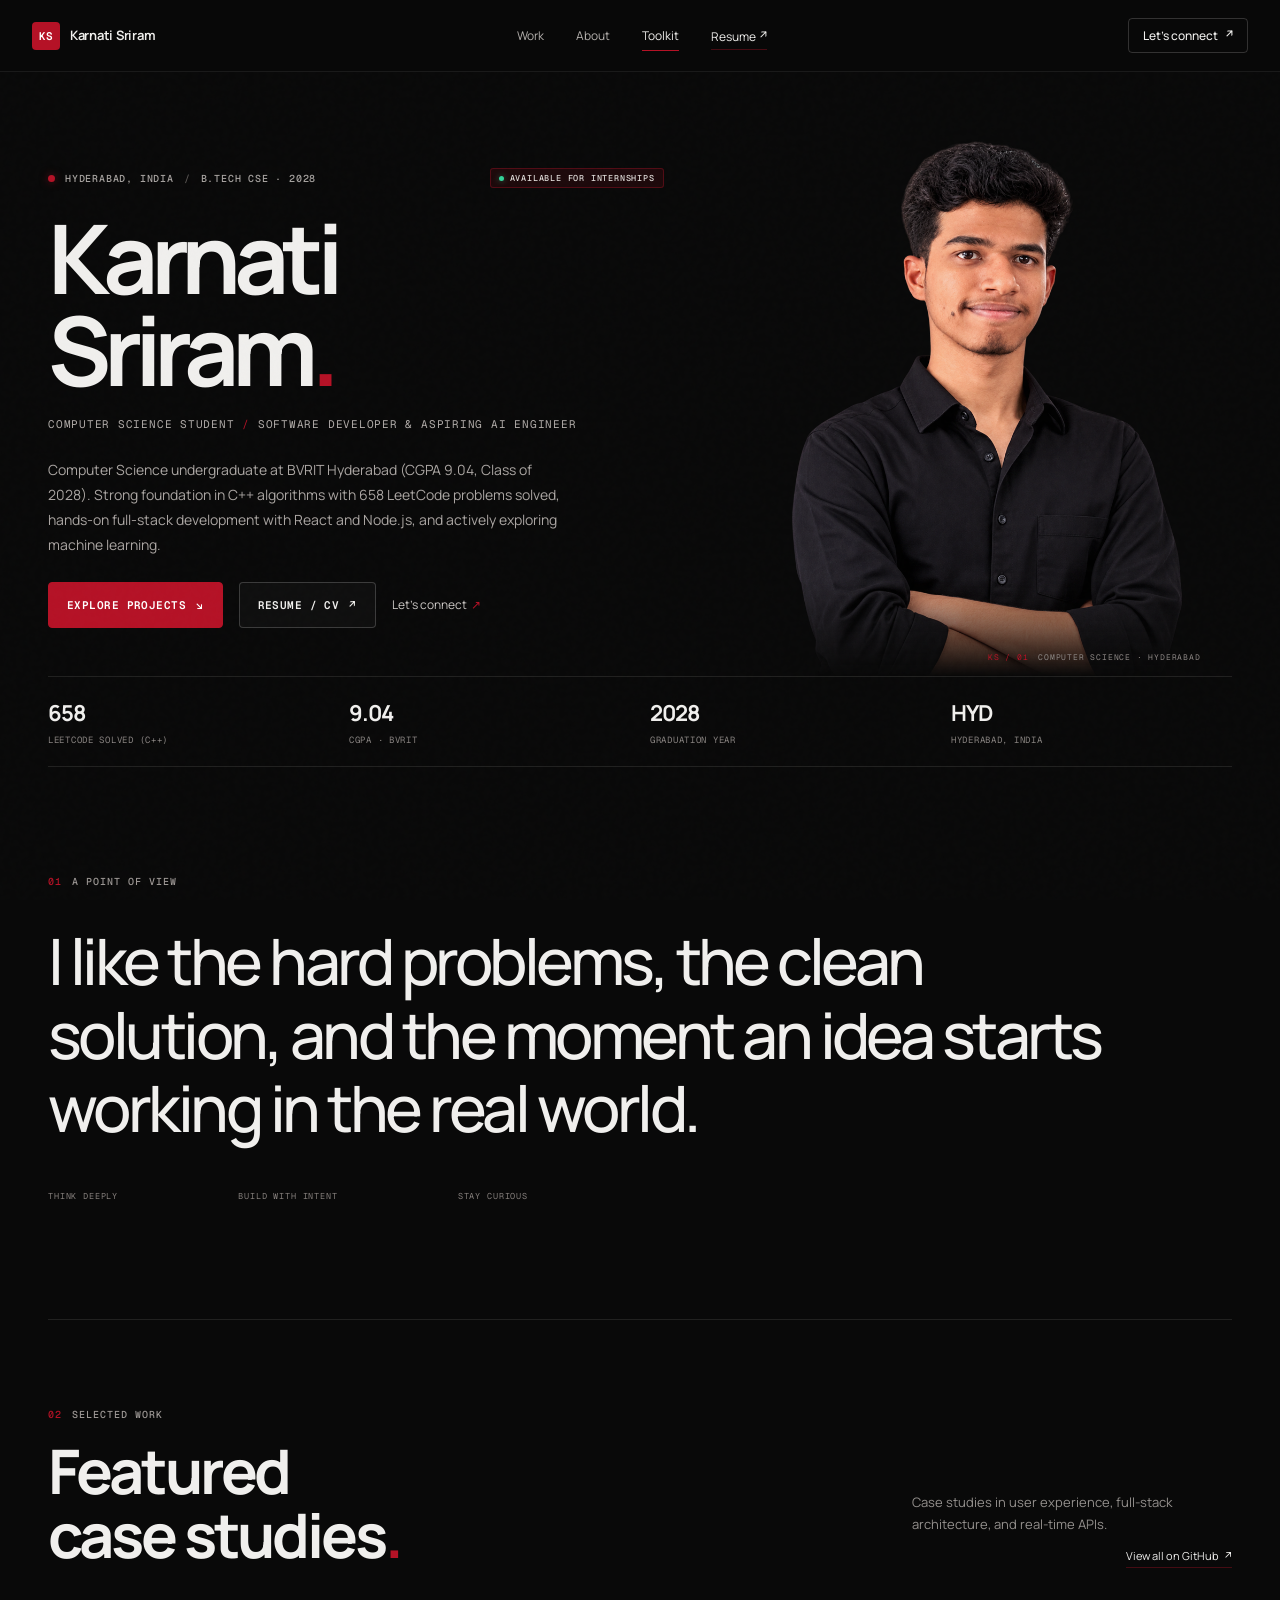
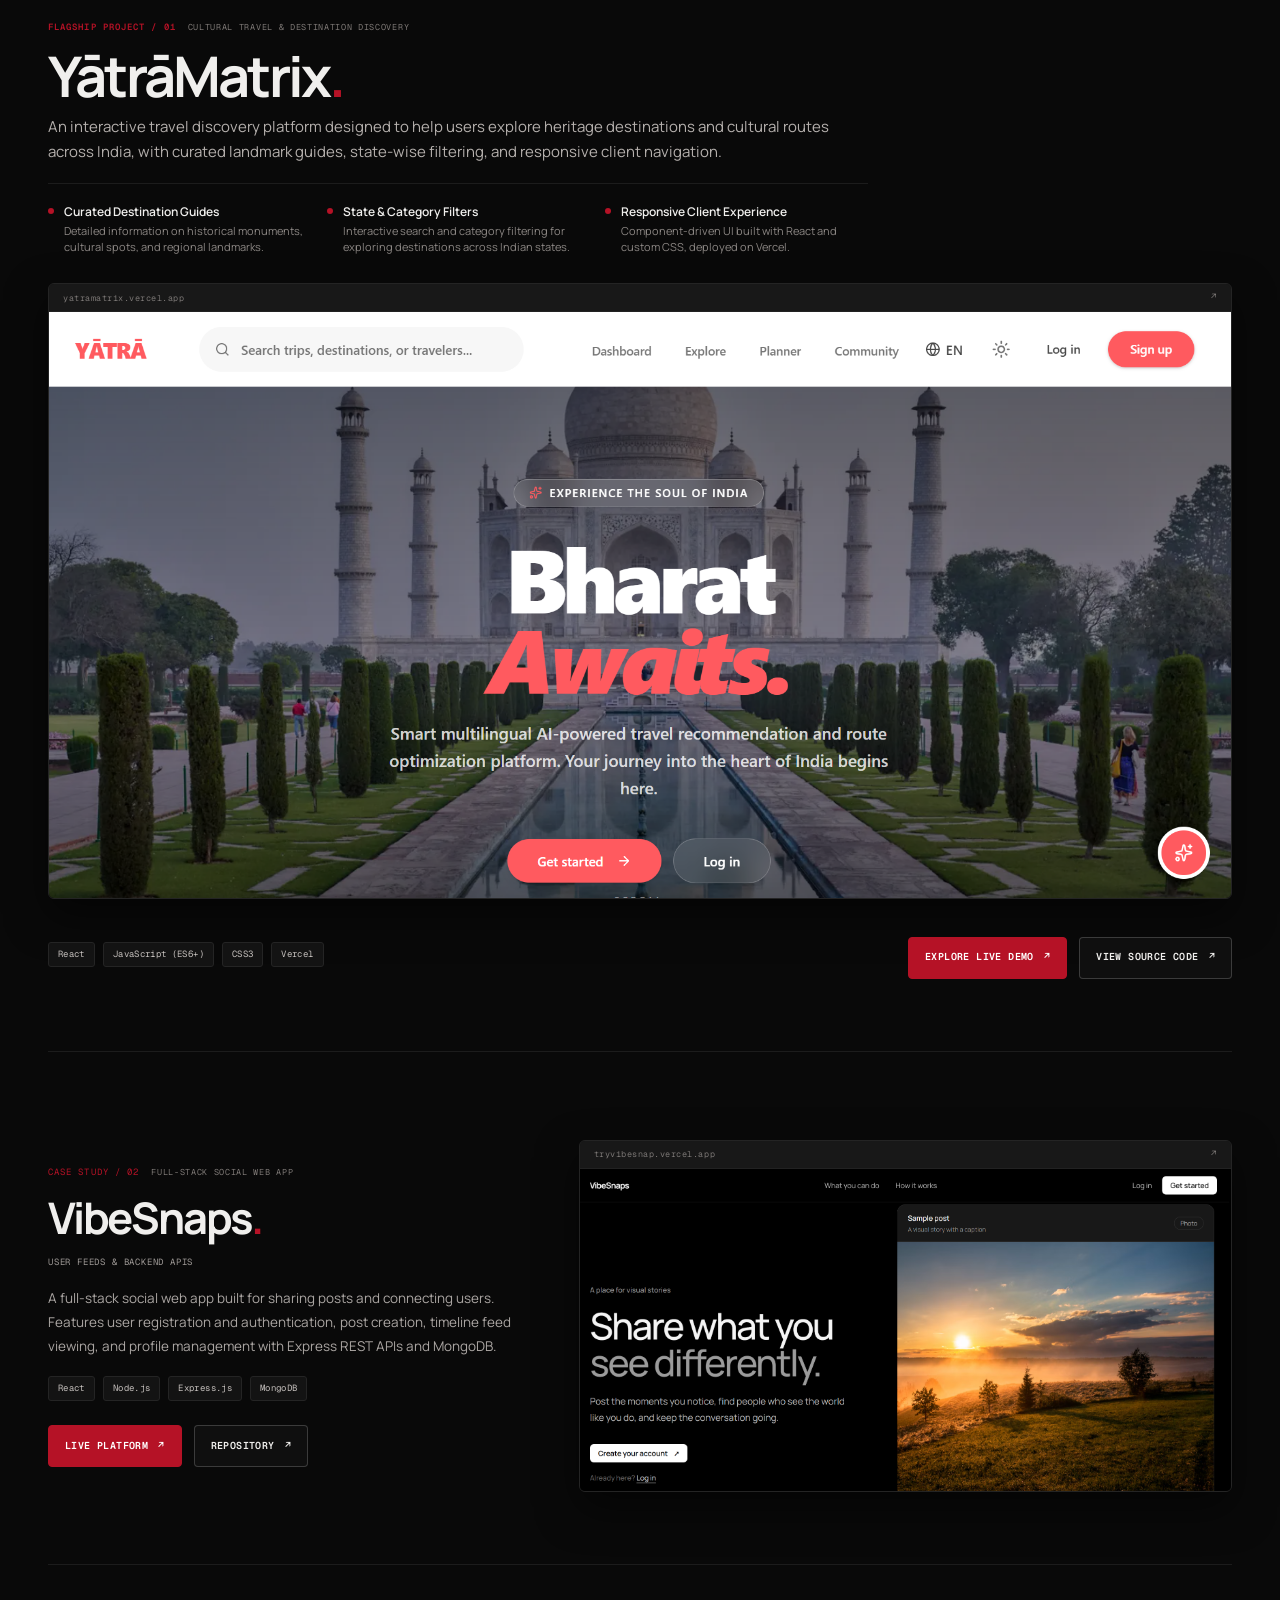
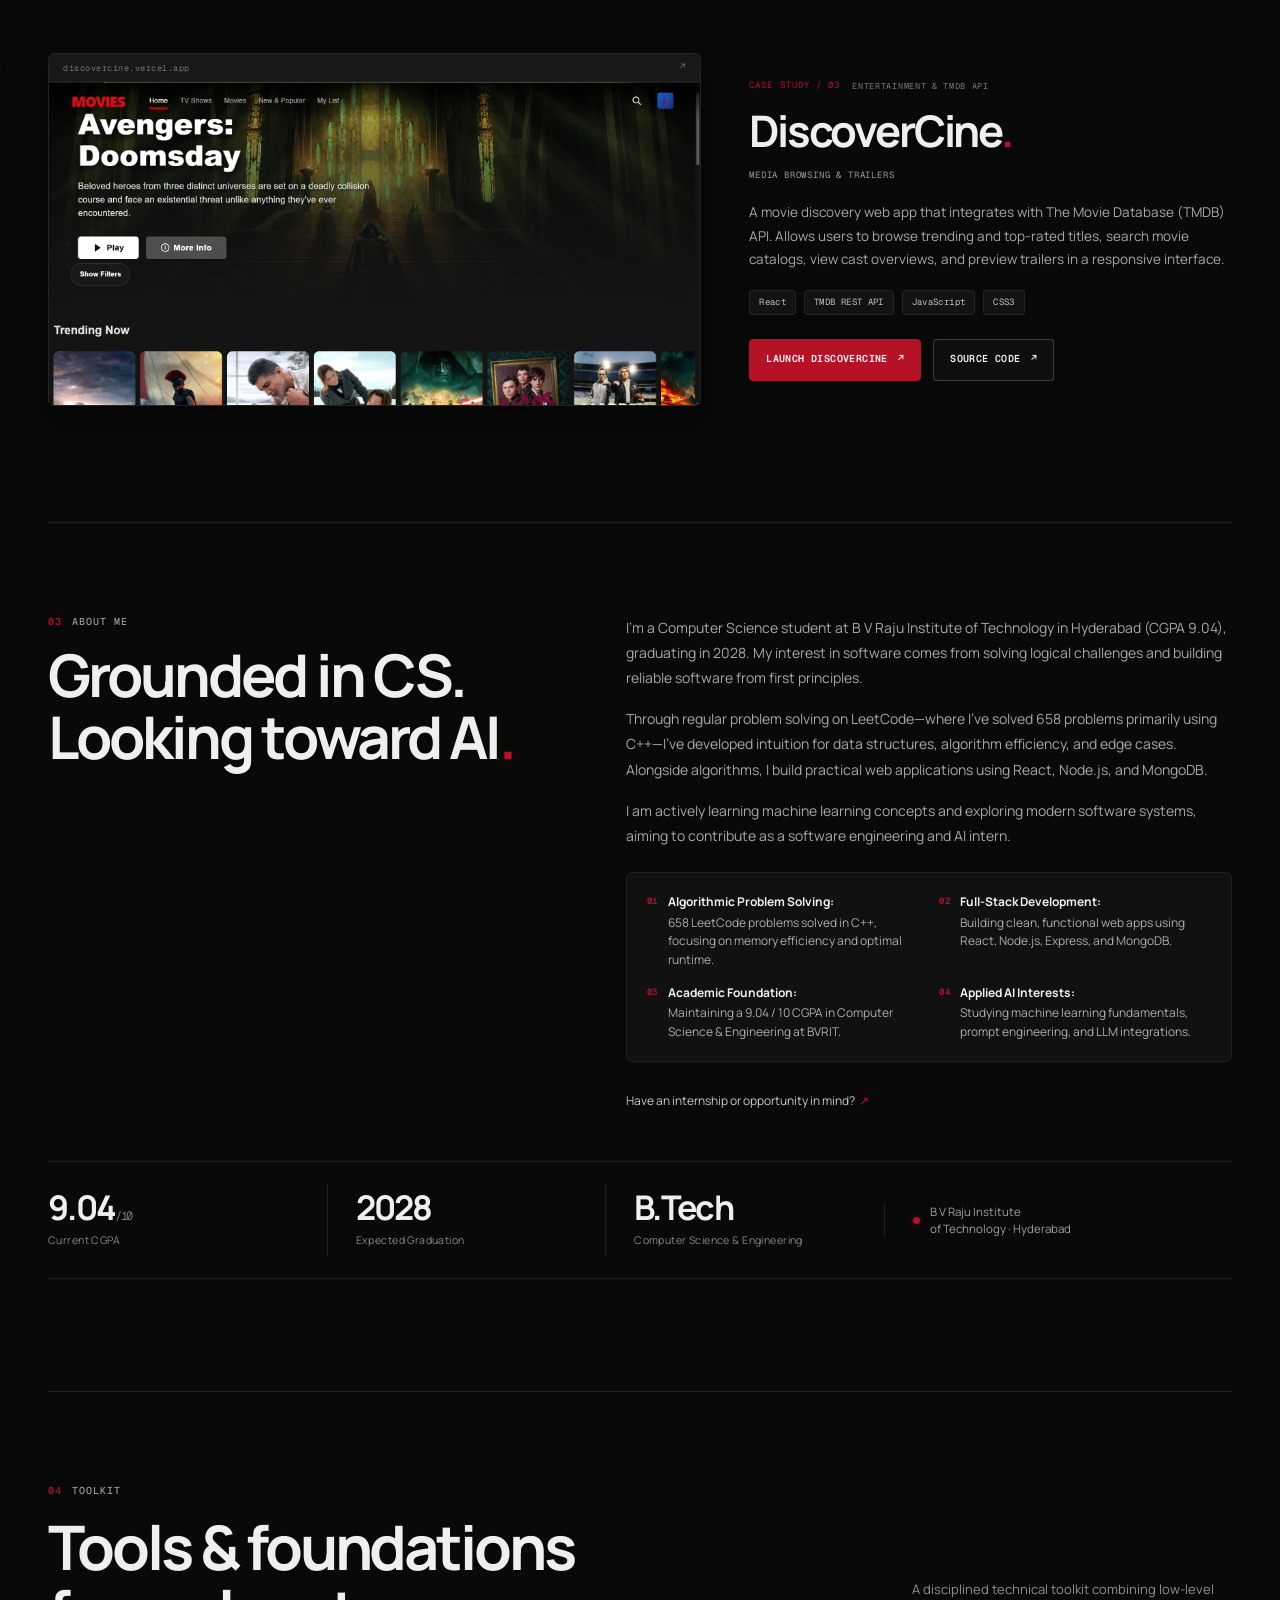
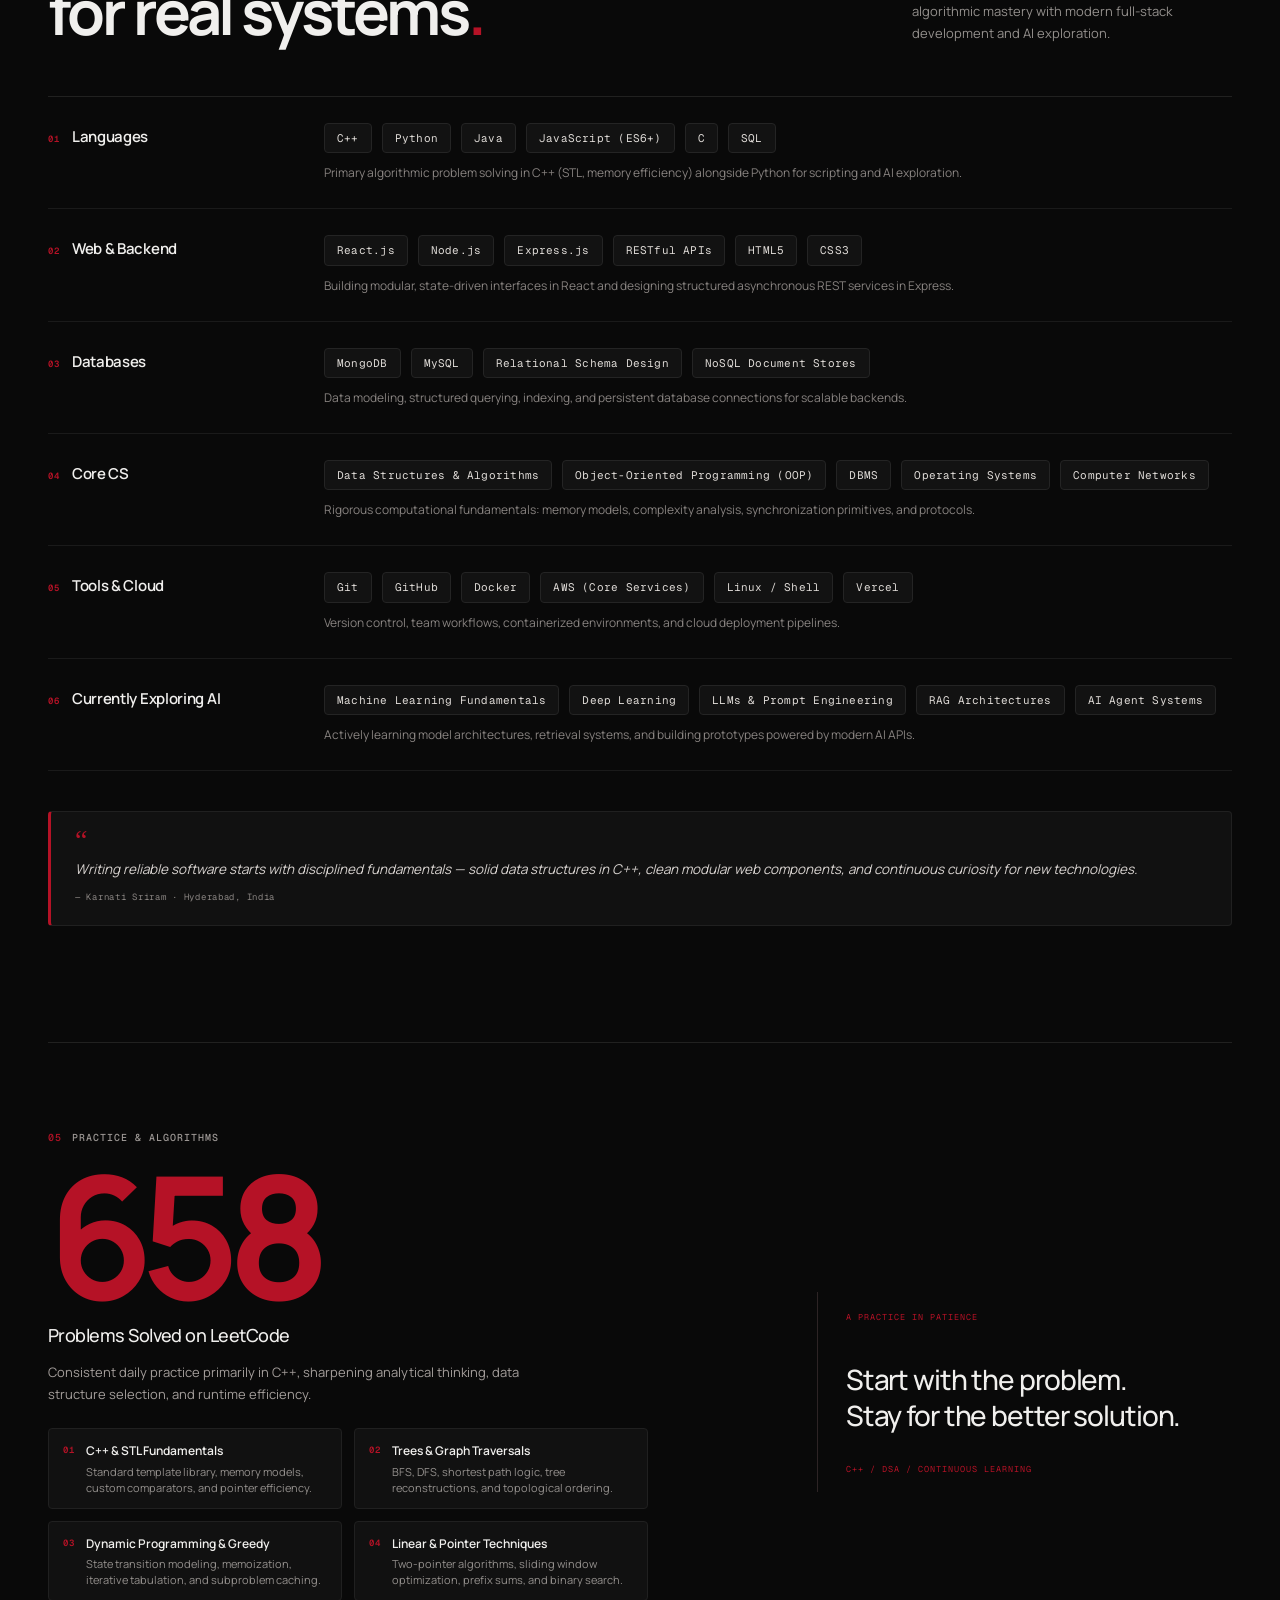
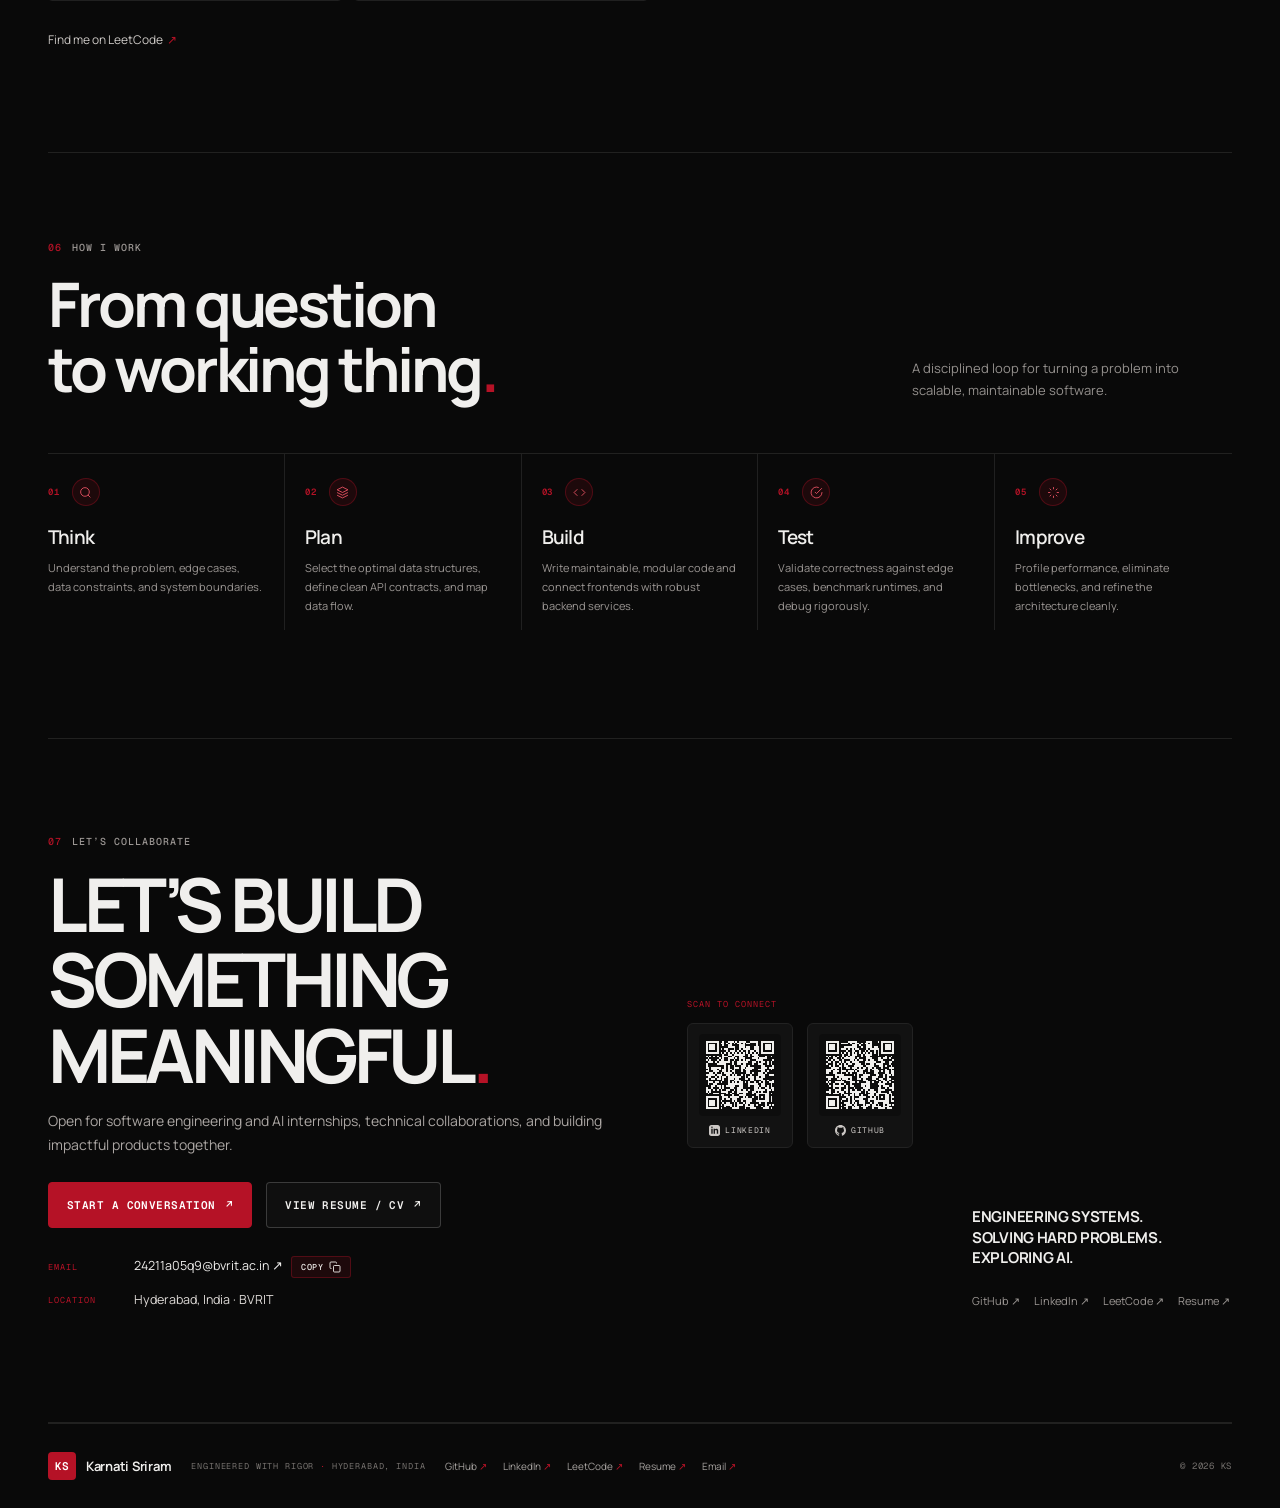
==== commit eb2e95f1: "Refine portfolio for accuracy: LeetCode 658 verified, truthful project descriptions, and prominent Y" ====
--- a/index.html
+++ b/index.html
@@ -4,10 +4,10 @@
     <meta charset="UTF-8" />
     <meta name="viewport" content="width=device-width, initial-scale=1" />
     <meta name="theme-color" content="#090909" />
-    <meta name="description" content="Karnati Sriram — B.Tech Computer Science student, software developer, and aspiring AI Engineer in Hyderabad. 600+ LeetCode problems solved, 9.04 CGPA." />
+    <meta name="description" content="Karnati Sriram — B.Tech Computer Science student, software developer, and aspiring AI Engineer in Hyderabad. 658 LeetCode problems solved, 9.04 CGPA." />
     <meta property="og:type" content="website" />
     <meta property="og:title" content="Karnati Sriram — Software Developer &amp; Aspiring AI Engineer" />
-    <meta property="og:description" content="Computer Science student at BVRIT Hyderabad (9.04 CGPA), software developer, 600+ LeetCode solver, and aspiring AI engineer." />
+    <meta property="og:description" content="Computer Science student at BVRIT Hyderabad (9.04 CGPA), software developer, 658 LeetCode problems solved, and aspiring AI engineer." />
     <meta property="og:image" content="./og-image.svg" />
     <title>Karnati Sriram — Software Developer &amp; Aspiring AI Engineer</title>
     <link rel="icon" type="image/svg+xml" href="./favicon.svg" />
@@ -56,10 +56,10 @@
             <span class="hero-line hero-name-accent">Sriram<span class="period">.</span></span>
           </h1>
 
-          <p class="hero-role reveal">Computer Science Student <span>/</span> Aspiring AI &amp; Software Systems Engineer</p>
+          <p class="hero-role reveal">Computer Science Student <span>/</span> Software Developer &amp; Aspiring AI Engineer</p>
 
           <div class="hero-bottom reveal">
-            <p class="hero-intro">I engineer practical software with strong algorithmic foundations in C++, build modular full-stack applications, and explore how modern AI architectures can make software more capable.</p>
+            <p class="hero-intro">Computer Science undergraduate at BVRIT Hyderabad (CGPA 9.04, Class of 2028). Strong foundation in C++ algorithms with 658 LeetCode problems solved, hands-on full-stack development with React and Node.js, and actively exploring machine learning.</p>
 
             <div class="hero-actions">
               <a class="button button-primary" href="#work"><span>Explore projects</span><span class="arrow" aria-hidden="true">↘</span></a>
@@ -76,7 +76,7 @@
         </figure>
 
         <div class="hero-meta reveal" aria-label="Key highlights">
-          <div><strong>600+</strong><span>LeetCode Solved (C++)</span></div>
+          <div><strong>658</strong><span>LeetCode Solved (C++)</span></div>
           <div><strong>9.04</strong><span>CGPA · BVRIT</span></div>
           <div><strong>2028</strong><span>Graduation Year</span></div>
           <div><strong>HYD</strong><span>Hyderabad, India</span></div>
@@ -111,12 +111,36 @@
             <div class="flagship-header">
               <div class="case-meta-top">
                 <span class="case-badge-flagship mono">FLAGSHIP PROJECT / 01</span>
-                <span class="case-domain mono">TRAVEL &amp; HERITAGE INTELLIGENCE</span>
+                <span class="case-domain mono">CULTURAL TRAVEL &amp; DESTINATION DISCOVERY</span>
               </div>
               <h3 class="flagship-title">
                 <a href="https://yatramatrix.vercel.app/" target="_blank" rel="noreferrer">YātrāMatrix<span class="period">.</span></a>
               </h3>
-              <p class="flagship-tagline">An intelligent travel platform engineered for exploring India's heritage destinations, routes, and cultural hotspots with seamless client interactions.</p>
+              <p class="flagship-tagline">An interactive travel discovery platform designed to help users explore heritage destinations and cultural routes across India, with curated landmark guides, state-wise filtering, and responsive client navigation.</p>
+
+              <div class="flagship-features">
+                <div class="flagship-feature-item">
+                  <span class="feat-dot"></span>
+                  <div>
+                    <strong>Curated Destination Guides</strong>
+                    <span>Detailed information on historical monuments, cultural spots, and regional landmarks.</span>
+                  </div>
+                </div>
+                <div class="flagship-feature-item">
+                  <span class="feat-dot"></span>
+                  <div>
+                    <strong>State &amp; Category Filters</strong>
+                    <span>Interactive search and category filtering for exploring destinations across Indian states.</span>
+                  </div>
+                </div>
+                <div class="flagship-feature-item">
+                  <span class="feat-dot"></span>
+                  <div>
+                    <strong>Responsive Client Experience</strong>
+                    <span>Component-driven UI built with React and custom CSS, deployed on Vercel.</span>
+                  </div>
+                </div>
+              </div>
             </div>
 
             <div class="flagship-media">
@@ -136,7 +160,7 @@
               <div class="case-tags">
                 <span>React</span>
                 <span>JavaScript (ES6+)</span>
-                <span>CSS3 Architecture</span>
+                <span>CSS3</span>
                 <span>Vercel</span>
               </div>
               <div class="case-actions">
@@ -155,13 +179,13 @@
             <div class="case-content">
               <div class="case-meta-top">
                 <span class="case-number mono">CASE STUDY / 02</span>
-                <span class="case-domain mono">FULL-STACK SOCIAL NETWORK</span>
+                <span class="case-domain mono">FULL-STACK SOCIAL WEB APP</span>
               </div>
               <h3 class="case-title">
                 <a href="https://tryvibesnap.vercel.app/" target="_blank" rel="noreferrer">VibeSnaps<span class="period">.</span></a>
               </h3>
-              <p class="case-kicker mono">INTERACTIVE SOCIAL FEEDS &amp; REST APIS</p>
-              <p class="case-desc">A full-stack social networking web application featuring secure user authentication, interactive timeline feeds, media uploads, and persistent profile state. Backed by modular Express REST APIs and MongoDB document storage.</p>
+              <p class="case-kicker mono">USER FEEDS &amp; BACKEND APIS</p>
+              <p class="case-desc">A full-stack social web app built for sharing posts and connecting users. Features user registration and authentication, post creation, timeline feed viewing, and profile management with Express REST APIs and MongoDB.</p>
               
               <div class="case-tags">
                 <span>React</span>
@@ -212,19 +236,19 @@
             <div class="case-content">
               <div class="case-meta-top">
                 <span class="case-number mono">CASE STUDY / 03</span>
-                <span class="case-domain mono">MEDIA &amp; TMDB INTEGRATION</span>
+                <span class="case-domain mono">ENTERTAINMENT &amp; TMDB API</span>
               </div>
               <h3 class="case-title">
                 <a href="https://discovercine.vercel.app/" target="_blank" rel="noreferrer">DiscoverCine<span class="period">.</span></a>
               </h3>
-              <p class="case-kicker mono">CINEMATIC DISCOVERY &amp; TMDB ENGINE</p>
-              <p class="case-desc">A cinematic discovery engine connecting movie lovers to trending films, cast details, release metadata, and trailer previews. Consumes TMDB REST APIs with dynamic search querying and responsive catalog layouts.</p>
+              <p class="case-kicker mono">MEDIA BROWSING &amp; TRAILERS</p>
+              <p class="case-desc">A movie discovery web app that integrates with The Movie Database (TMDB) API. Allows users to browse trending and top-rated titles, search movie catalogs, view cast overviews, and preview trailers in a responsive interface.</p>
               
               <div class="case-tags">
                 <span>React</span>
                 <span>TMDB REST API</span>
                 <span>JavaScript</span>
-                <span>Responsive Web</span>
+                <span>CSS3</span>
               </div>
 
               <div class="case-actions">
@@ -248,37 +272,37 @@
             <h2 id="about-title" class="about-title">Grounded in CS.<br />Looking toward AI<span class="period">.</span></h2>
           </div>
           <div class="about-copy">
-            <p>I’m a Computer Science student at B V Raju Institute of Technology in Hyderabad (CGPA 9.04), graduating in 2028. My interest in software comes from the thrill of untangling complexity — breaking down abstract problems into clean, fast, and resilient implementations.</p>
-            <p>Over the past two years, I’ve solved 600+ problems on LeetCode primarily using C++, developing deep intuition for algorithms, memory efficiency, and edge cases. Alongside problem solving, I build full-stack web applications where thoughtful interface design meets reliable backend engineering.</p>
-            <p>As software evolves, I’m actively channeling my engineering foundation into machine learning and Generative AI, exploring how intelligent models can solve real-world problems at scale.</p>
+            <p>I’m a Computer Science student at B V Raju Institute of Technology in Hyderabad (CGPA 9.04), graduating in 2028. My interest in software comes from solving logical challenges and building reliable software from first principles.</p>
+            <p>Through regular problem solving on LeetCode—where I’ve solved 658 problems primarily using C++—I’ve developed intuition for data structures, algorithm efficiency, and edge cases. Alongside algorithms, I build practical web applications using React, Node.js, and MongoDB.</p>
+            <p>I am actively learning machine learning concepts and exploring modern software systems, aiming to contribute as a software engineering and AI intern.</p>
             
             <div class="about-pillars">
               <div class="about-pillar">
                 <span class="pillar-bullet mono">01</span>
                 <div>
-                  <strong>Algorithmic Rigor:</strong>
-                  <span>600+ LeetCode problems solved in C++ with deep focus on time and space complexity.</span>
+                  <strong>Algorithmic Problem Solving:</strong>
+                  <span>658 LeetCode problems solved in C++, focusing on memory efficiency and optimal runtime.</span>
                 </div>
               </div>
               <div class="about-pillar">
                 <span class="pillar-bullet mono">02</span>
                 <div>
-                  <strong>Full-Stack Architecture:</strong>
-                  <span>Building modular web platforms with React, Node.js, Express, and structured databases.</span>
+                  <strong>Full-Stack Development:</strong>
+                  <span>Building clean, functional web apps using React, Node.js, Express, and MongoDB.</span>
                 </div>
               </div>
               <div class="about-pillar">
                 <span class="pillar-bullet mono">03</span>
                 <div>
-                  <strong>Academic Dedication:</strong>
-                  <span>Maintaining a 9.04 / 10 CGPA at B V Raju Institute of Technology.</span>
+                  <strong>Academic Foundation:</strong>
+                  <span>Maintaining a 9.04 / 10 CGPA in Computer Science &amp; Engineering at BVRIT.</span>
                 </div>
               </div>
               <div class="about-pillar">
                 <span class="pillar-bullet mono">04</span>
                 <div>
-                  <strong>AI &amp; Systems Curiosity:</strong>
-                  <span>Exploring machine learning fundamentals, LLMs, and intelligent agent workflows.</span>
+                  <strong>Applied AI Interests:</strong>
+                  <span>Studying machine learning fundamentals, prompt engineering, and LLM integrations.</span>
                 </div>
               </div>
             </div>
@@ -425,7 +449,7 @@
 
         <div class="toolkit-footer-quote reveal">
           <span class="quote-mark" aria-hidden="true">“</span>
-          <p>Strong systems emerge from deliberate fundamentals — combining algorithmic rigor in C++ with modern full-stack architectures and scalable cloud tooling.</p>
+          <p>Writing reliable software starts with disciplined fundamentals — solid data structures in C++, clean modular web components, and continuous curiosity for new technologies.</p>
           <span class="quote-author mono">— Karnati Sriram · Hyderabad, India</span>
         </div>
       </section>
@@ -433,53 +457,39 @@
       <!-- 05 Problem Solving / LeetCode -->
       <section class="achievement-section section-shell" id="problem-solving" aria-labelledby="achievement-title">
         <div class="achievement-copy reveal">
-          <p class="section-kicker"><span class="section-number">05</span> Practice, repeated</p>
-          <h2 id="achievement-title"><span>600</span><span class="fact-plus">+</span></h2>
-          <p class="achievement-label">problems solved on LeetCode</p>
-          <p class="achievement-note">Mostly C++ and data structures &amp; algorithms. Each problem solved is another way to clarify computational thinking and edge-case handling.</p>
-
-          <div class="dsa-breakdown">
-            <div class="dsa-pill">
-              <div class="dsa-pill-top">
-                <span class="dsa-topic">Arrays, Hashing &amp; Strings</span>
-                <span class="dsa-count mono">180+ solved</span>
-              </div>
-              <div class="dsa-bar"><span style="width: 88%"></span></div>
-            </div>
-            <div class="dsa-pill">
-              <div class="dsa-pill-top">
-                <span class="dsa-topic">Trees &amp; Graph Algorithms</span>
-                <span class="dsa-count mono">120+ solved</span>
-              </div>
-              <div class="dsa-bar"><span style="width: 76%"></span></div>
-            </div>
-            <div class="dsa-pill">
-              <div class="dsa-pill-top">
-                <span class="dsa-topic">Dynamic Programming &amp; Greedy</span>
-                <span class="dsa-count mono">90+ solved</span>
-              </div>
-              <div class="dsa-bar"><span style="width: 65%"></span></div>
-            </div>
-            <div class="dsa-pill">
-              <div class="dsa-pill-top">
-                <span class="dsa-topic">Two Pointers &amp; Sliding Window</span>
-                <span class="dsa-count mono">85+ solved</span>
-              </div>
-              <div class="dsa-bar"><span style="width: 72%"></span></div>
-            </div>
-            <div class="dsa-pill">
-              <div class="dsa-pill-top">
-                <span class="dsa-topic">C++ STL &amp; Bit Manipulation</span>
-                <span class="dsa-count mono">80+ solved</span>
-              </div>
-              <div class="dsa-bar"><span style="width: 70%"></span></div>
-            </div>
-            <div class="dsa-pill">
-              <div class="dsa-pill-top">
-                <span class="dsa-topic">Binary Search &amp; Math</span>
-                <span class="dsa-count mono">60+ solved</span>
-              </div>
-              <div class="dsa-bar"><span style="width: 58%"></span></div>
+          <p class="section-kicker"><span class="section-number">05</span> Practice &amp; Algorithms</p>
+          <h2 id="achievement-title"><span>658</span></h2>
+          <p class="achievement-label">Problems Solved on LeetCode</p>
+          <p class="achievement-note">Consistent daily practice primarily in C++, sharpening analytical thinking, data structure selection, and runtime efficiency.</p>
+
+          <div class="problem-focus-grid">
+            <div class="focus-card">
+              <span class="focus-number mono">01</span>
+              <div>
+                <strong>C++ &amp; STL Fundamentals</strong>
+                <p>Standard template library, memory models, custom comparators, and pointer efficiency.</p>
+              </div>
+            </div>
+            <div class="focus-card">
+              <span class="focus-number mono">02</span>
+              <div>
+                <strong>Trees &amp; Graph Traversals</strong>
+                <p>BFS, DFS, shortest path logic, tree reconstructions, and topological ordering.</p>
+              </div>
+            </div>
+            <div class="focus-card">
+              <span class="focus-number mono">03</span>
+              <div>
+                <strong>Dynamic Programming &amp; Greedy</strong>
+                <p>State transition modeling, memoization, iterative tabulation, and subproblem caching.</p>
+              </div>
+            </div>
+            <div class="focus-card">
+              <span class="focus-number mono">04</span>
+              <div>
+                <strong>Linear &amp; Pointer Techniques</strong>
+                <p>Two-pointer algorithms, sliding window optimization, prefix sums, and binary search.</p>
+              </div>
             </div>
           </div>
 
--- a/styles.css
+++ b/styles.css
@@ -679,6 +679,41 @@
   line-height: 1.7;
 }
 
+.flagship-features {
+  display: grid;
+  grid-template-columns: repeat(3, minmax(0, 1fr));
+  gap: 16px;
+  margin-top: 18px;
+  padding-top: 18px;
+  border-top: 1px solid #1c1c1c;
+}
+.flagship-feature-item {
+  display: flex;
+  gap: 10px;
+  align-items: flex-start;
+}
+.feat-dot {
+  width: 6px;
+  height: 6px;
+  border-radius: 50%;
+  background: var(--acid);
+  margin-top: 6px;
+  flex-shrink: 0;
+}
+.flagship-feature-item strong {
+  display: block;
+  font-size: 12px;
+  color: var(--paper);
+  font-weight: 600;
+  margin-bottom: 2px;
+}
+.flagship-feature-item span {
+  display: block;
+  font-size: 11px;
+  color: #8c8784;
+  line-height: 1.45;
+}
+
 .flagship-footer {
   display: flex;
   justify-content: space-between;
@@ -1037,55 +1072,44 @@
   line-height: 1.75;
 }
 
-.dsa-breakdown {
+.problem-focus-grid {
   display: grid;
   grid-template-columns: repeat(2, minmax(0, 1fr));
-  gap: 10px 14px;
+  gap: 12px;
   margin: 22px 0 26px;
-  max-width: 580px;
-}
-.dsa-pill {
+  max-width: 600px;
+}
+.focus-card {
   background: #111111;
-  border: 1px solid #222222;
+  border: 1px solid #202020;
   border-radius: 4px;
-  padding: 10px 14px;
-  display: flex;
-  flex-direction: column;
-  gap: 8px;
-  transition: border-color 0.25s var(--curve);
-}
-.dsa-pill:hover {
+  padding: 12px 14px;
+  display: flex;
+  gap: 12px;
+  align-items: flex-start;
+  transition: border-color 0.2s var(--curve);
+}
+.focus-card:hover {
   border-color: var(--acid-border);
 }
-.dsa-pill-top {
-  display: flex;
-  justify-content: space-between;
-  align-items: baseline;
-  gap: 8px;
-}
-.dsa-topic {
-  color: #ded9d6;
+.focus-number {
+  color: var(--acid);
+  font-size: 9px;
+  font-weight: 600;
+  margin-top: 2px;
+}
+.focus-card strong {
+  display: block;
+  font-size: 12px;
+  font-weight: 600;
+  color: var(--paper);
+  margin-bottom: 3px;
+}
+.focus-card p {
+  margin: 0;
   font-size: 11px;
-  font-weight: 550;
-  letter-spacing: -0.01em;
-}
-.dsa-count {
-  color: #ef5566;
-  font-size: 8.5px;
-  letter-spacing: 0.06em;
-}
-.dsa-bar {
-  width: 100%;
-  height: 3px;
-  background: #201e1f;
-  border-radius: 2px;
-  overflow: hidden;
-}
-.dsa-bar span {
-  display: block;
-  height: 100%;
-  background: linear-gradient(90deg, #b51226, #ef5566);
-  border-radius: 2px;
+  line-height: 1.45;
+  color: #94908d;
 }
 
 .achievement-aside {
@@ -1600,6 +1624,7 @@
   .flagship-title { font-size: 28px; }
   .case-title { font-size: 26px; }
   .flagship-tagline, .case-desc { font-size: 12.5px; }
+  .flagship-features { grid-template-columns: 1fr; gap: 12px; }
   .case-actions { gap: 10px; }
 
   /* About Mobile */
@@ -1629,9 +1654,9 @@
     padding-block: 60px 72px;
   }
   .achievement-copy h2 { font-size: clamp(84px, 24vw, 120px); }
-  .dsa-breakdown {
+  .problem-focus-grid {
     grid-template-columns: 1fr;
-    gap: 8px;
+    gap: 10px;
   }
   .achievement-aside {
     min-height: unset;
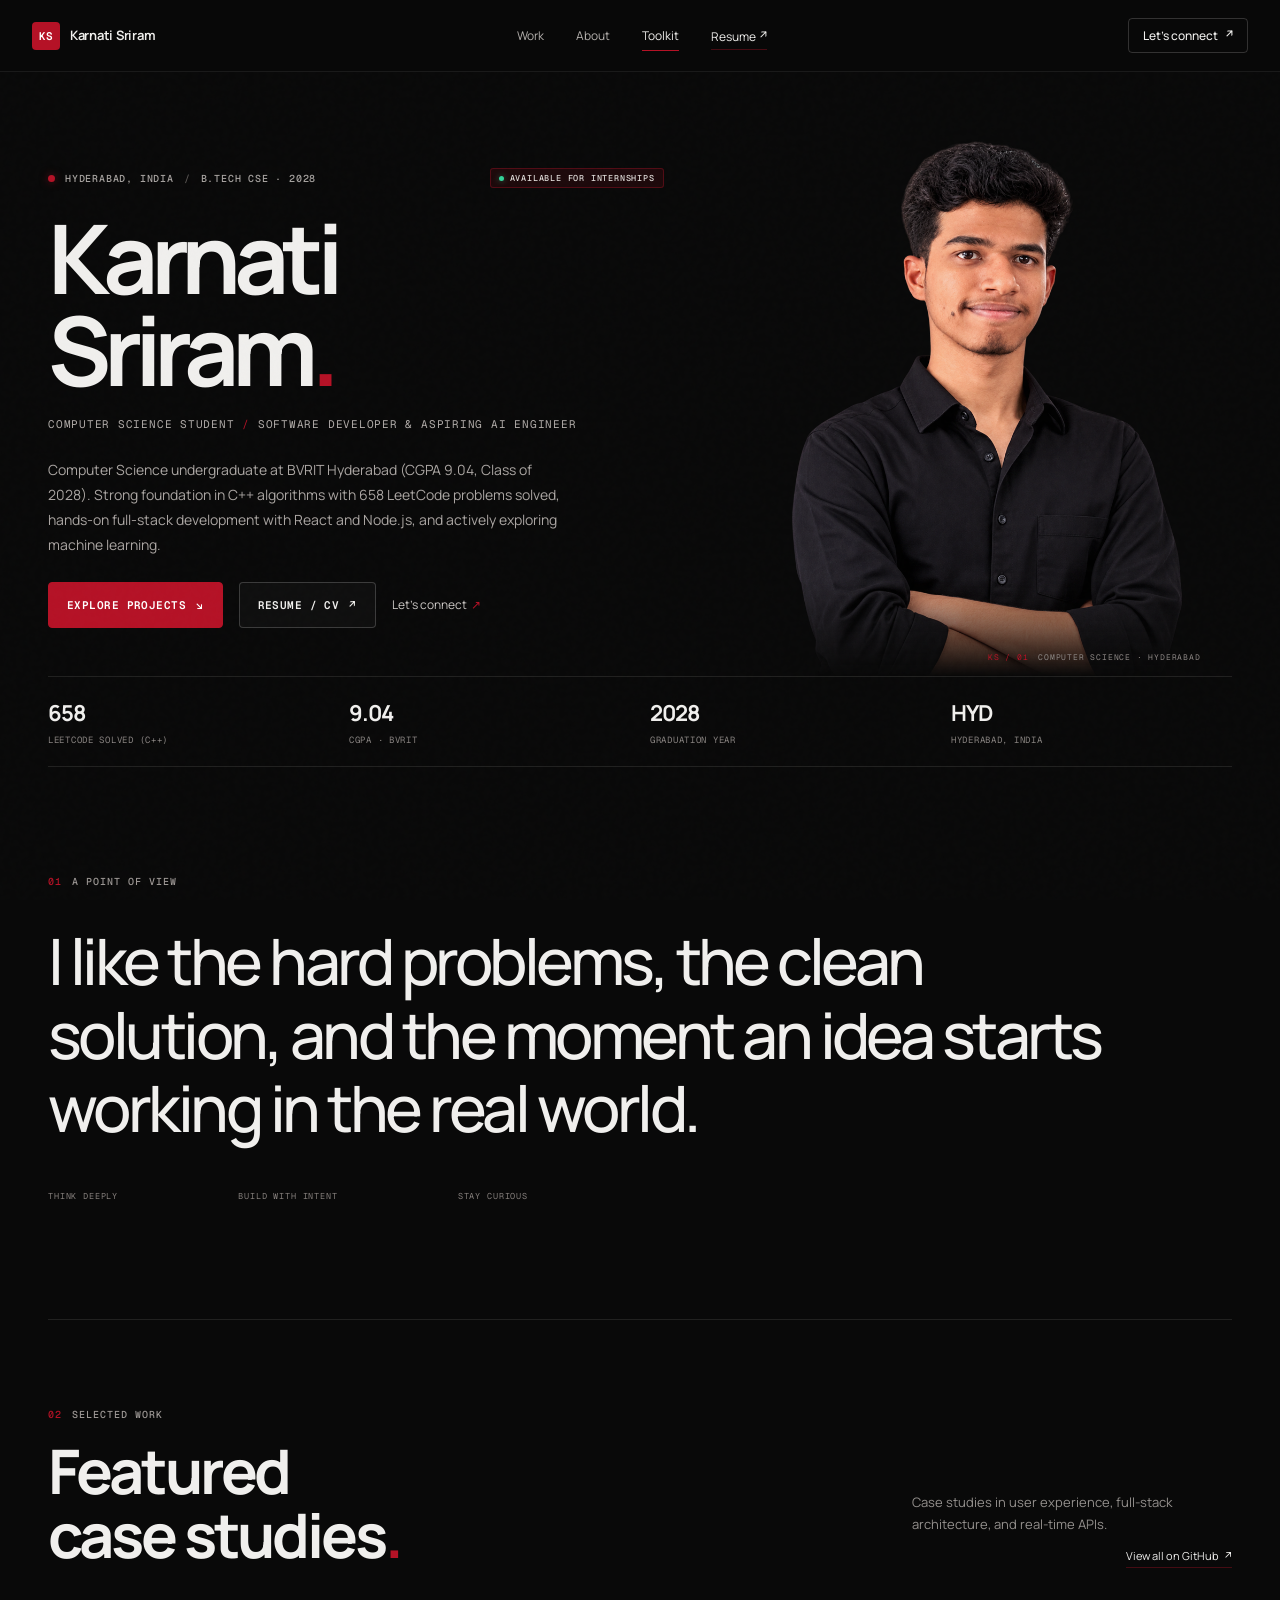
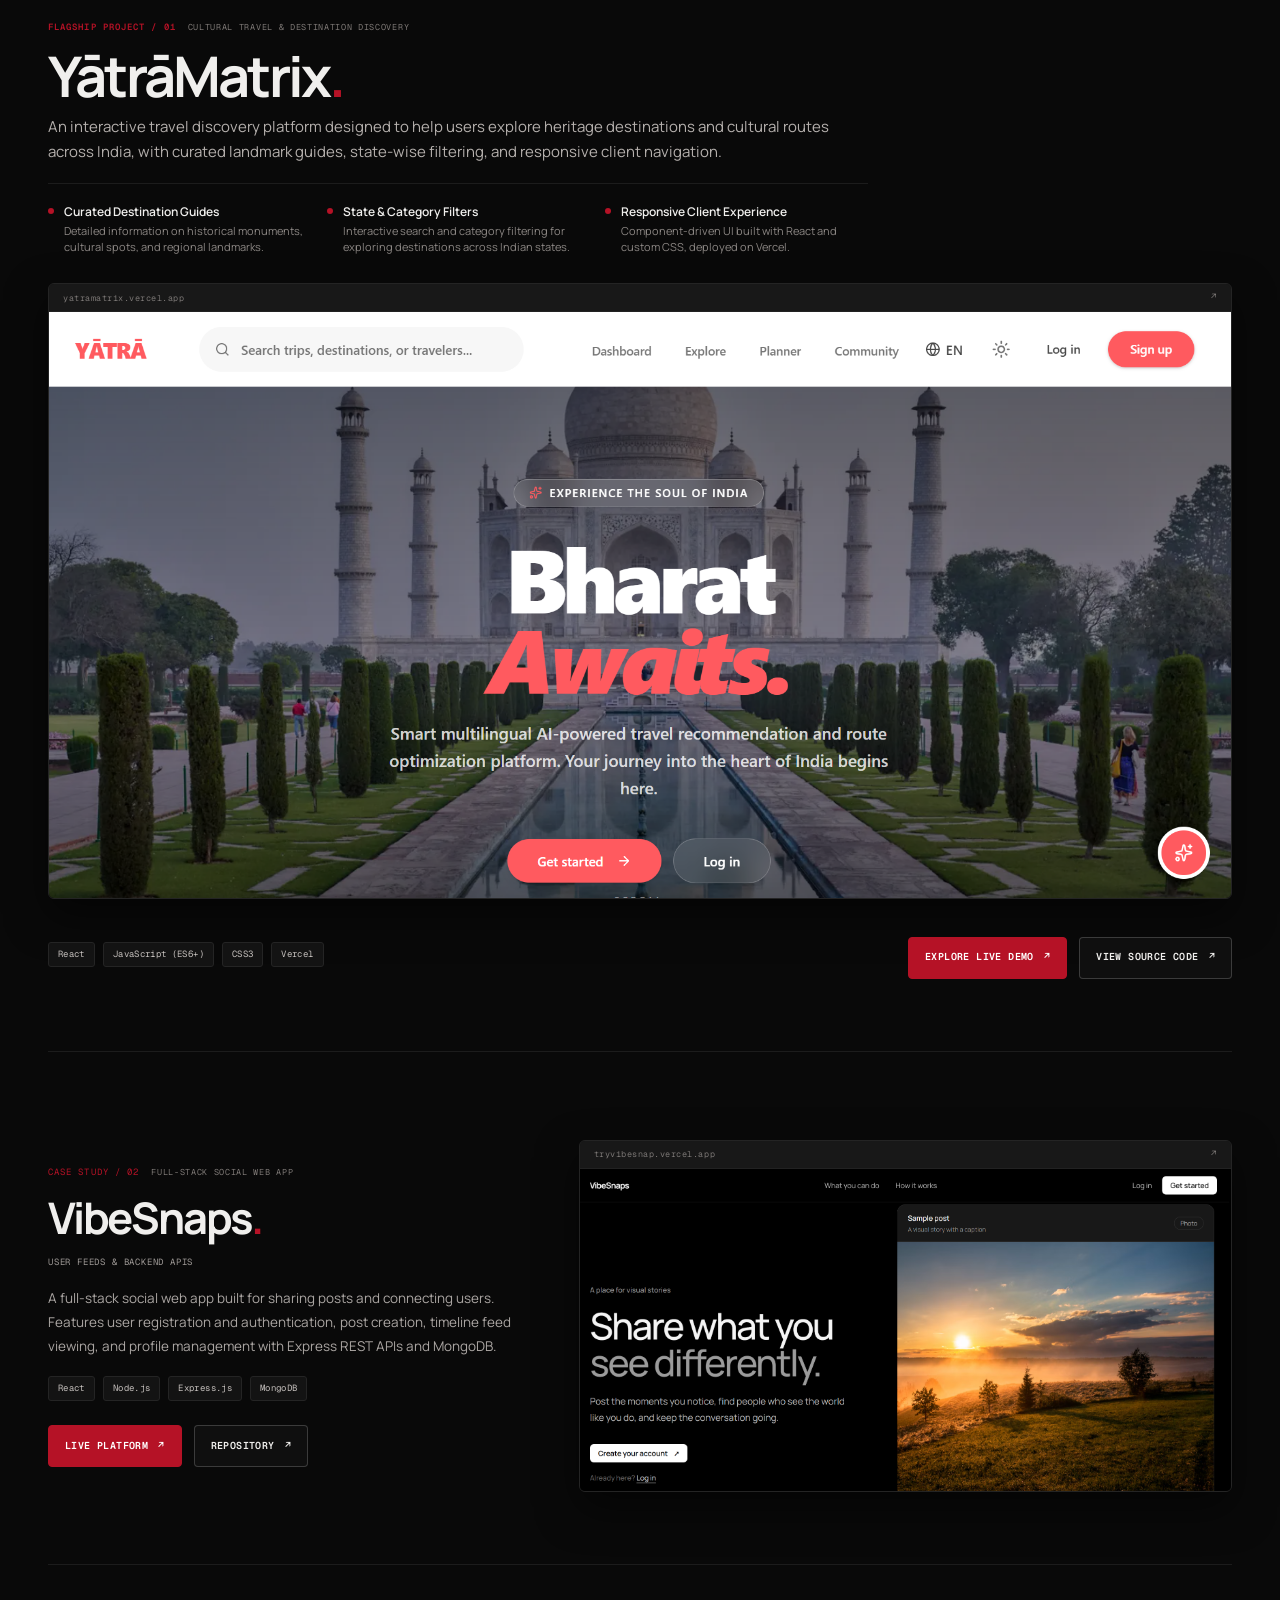
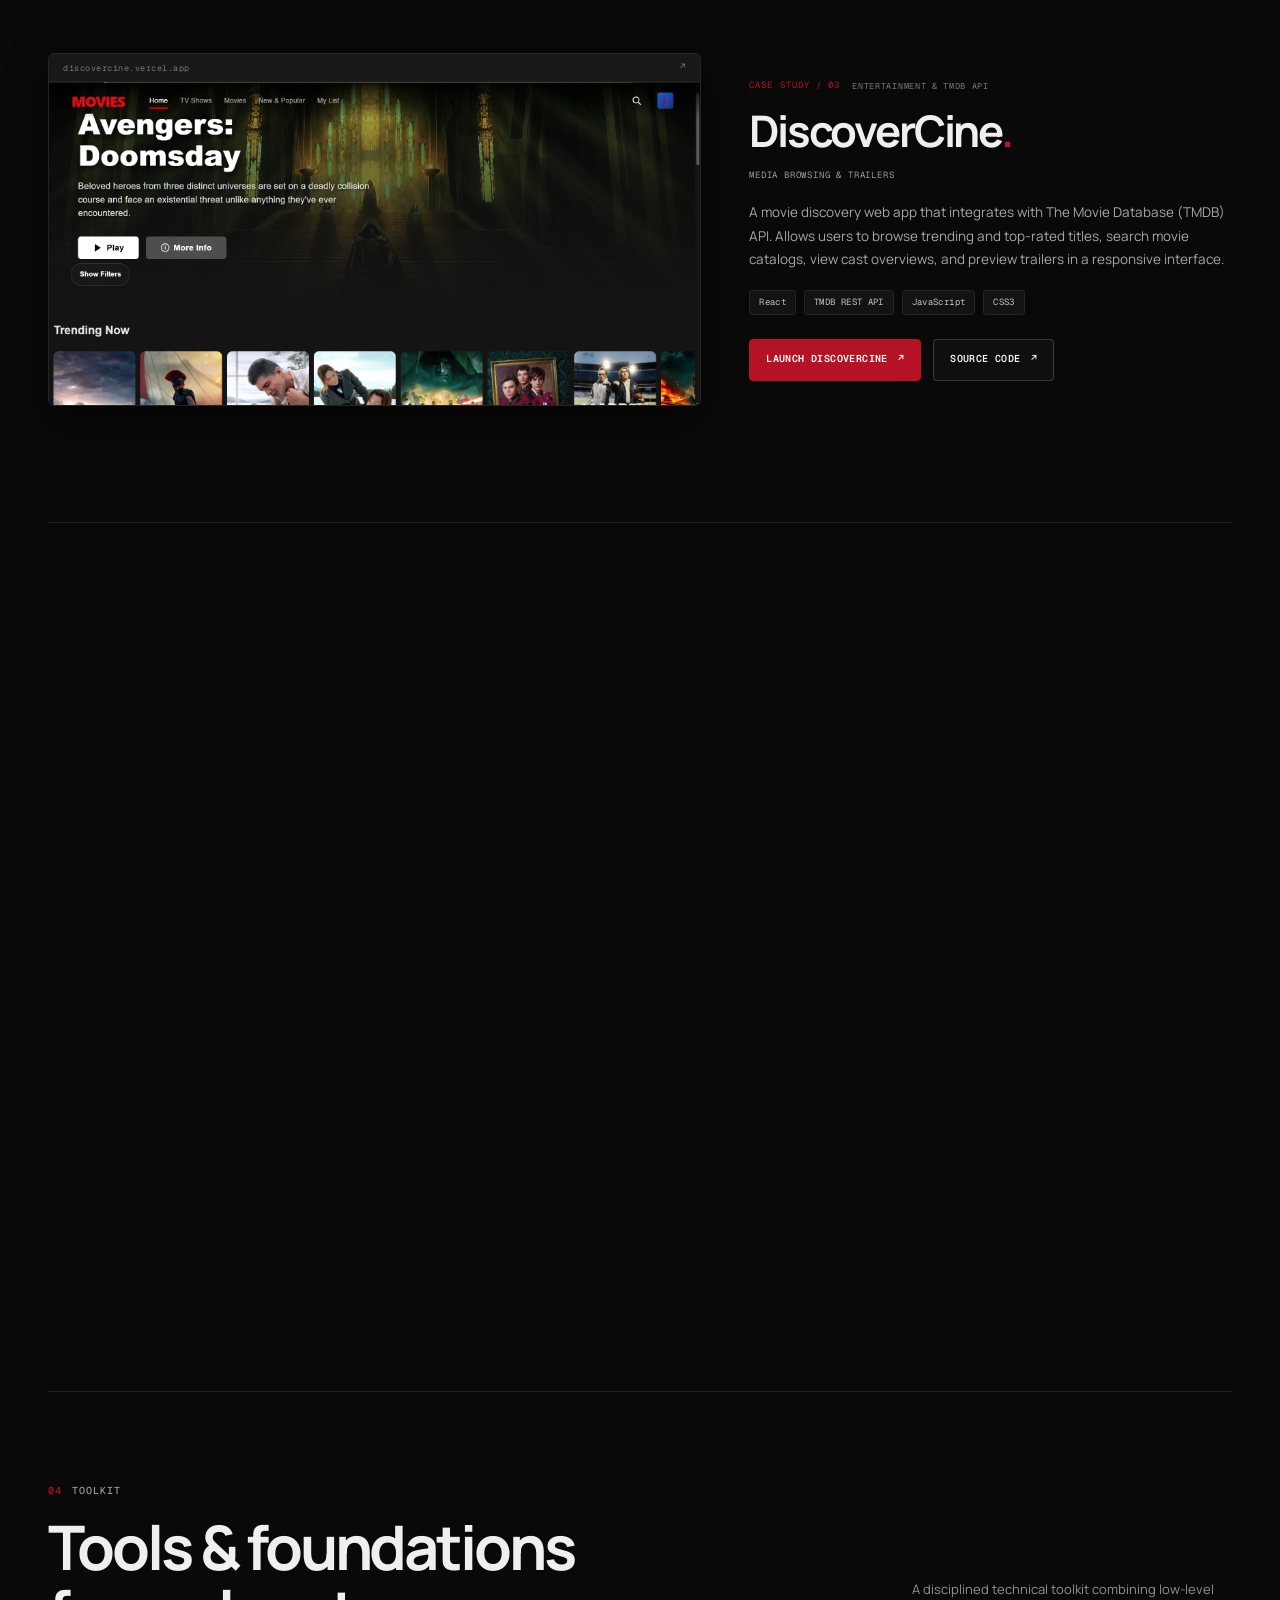
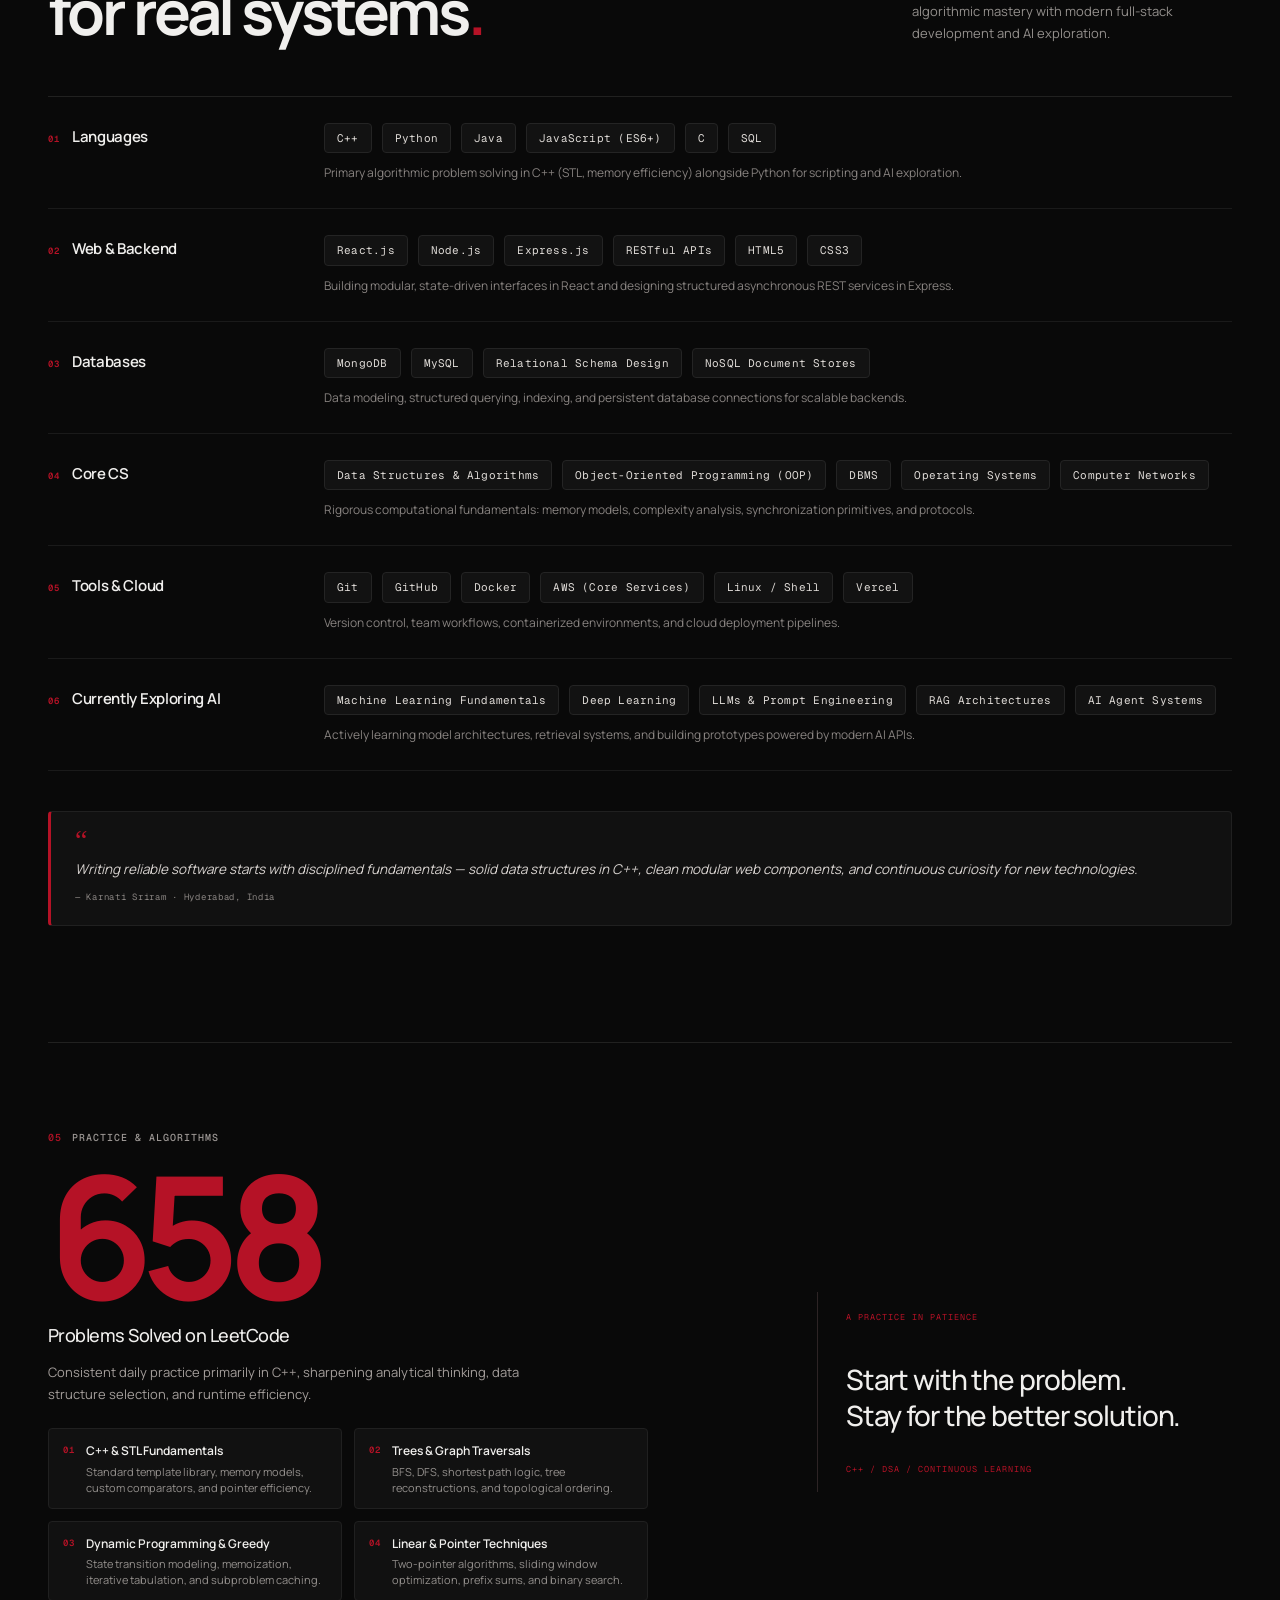
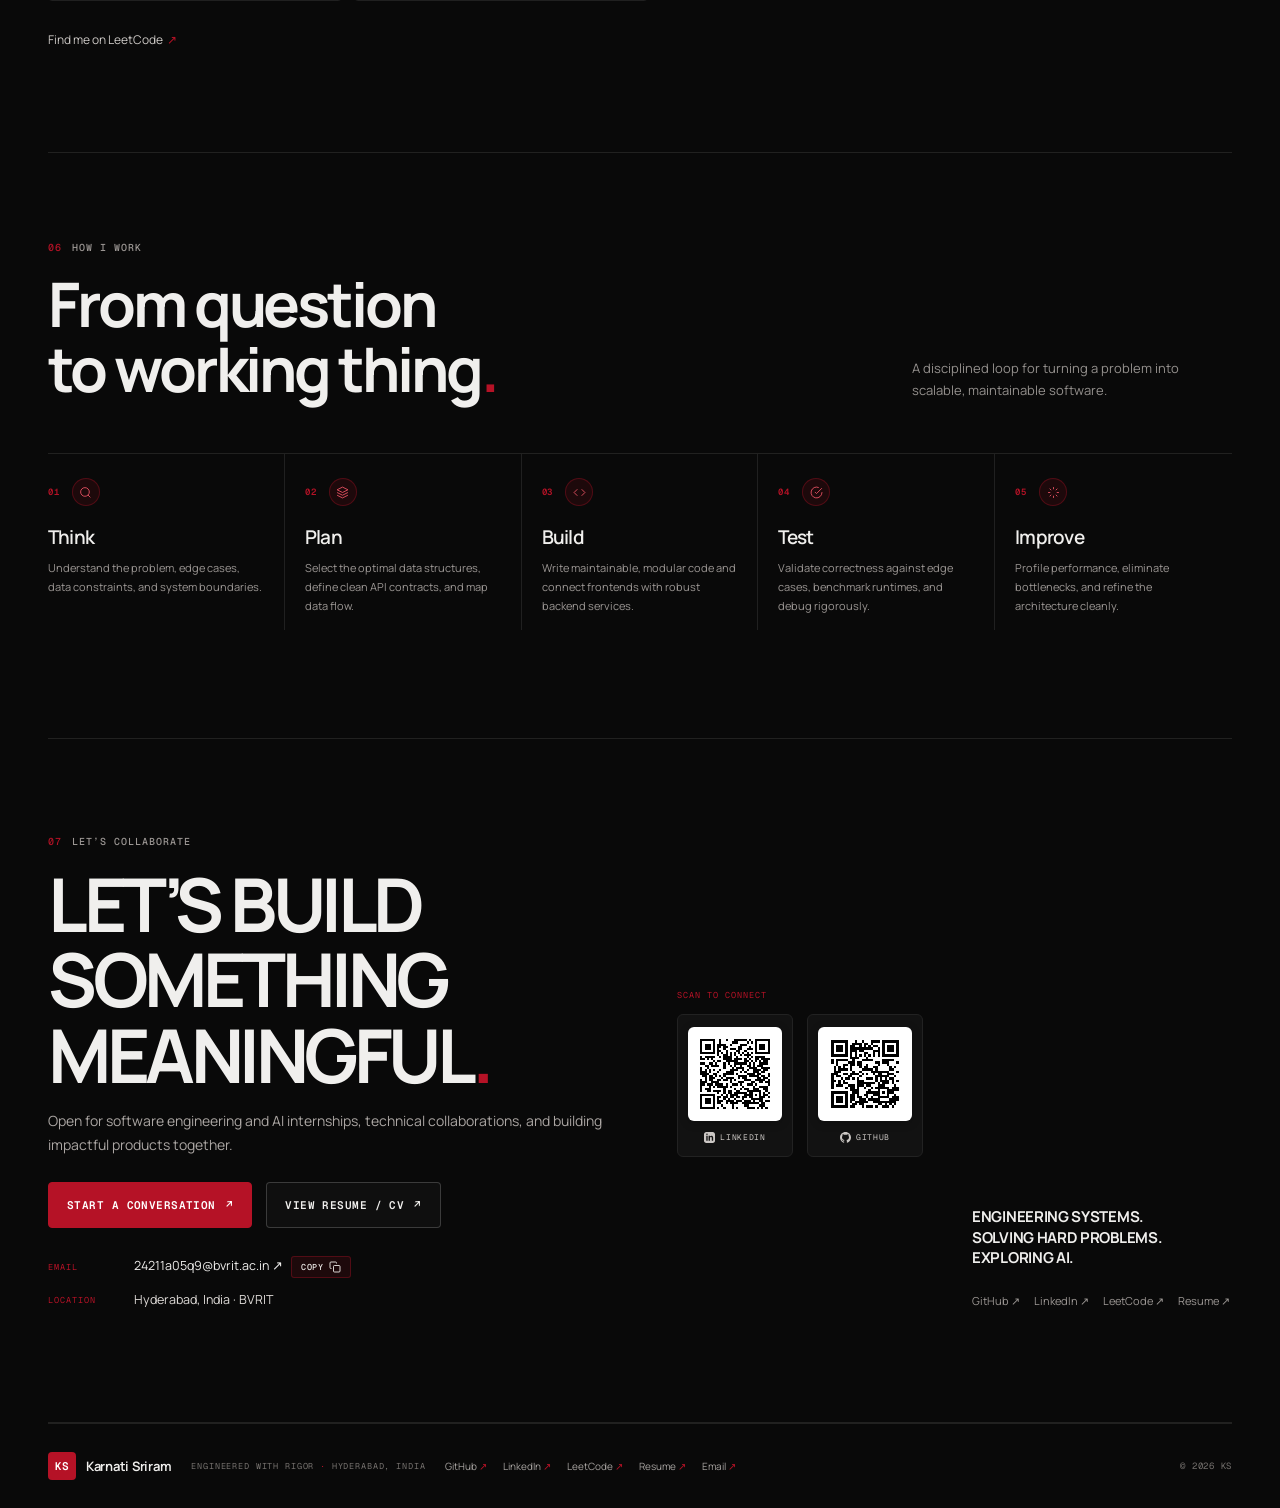
==== commit 088460d7: "Fix QR codes: generate valid ISO-standard QR vectors with proper quiet zones and high contrast for i" ====
--- a/index.html
+++ b/index.html
@@ -610,7 +610,7 @@
           <div class="contact-qr-grid">
             <a class="qr-card" href="https://www.linkedin.com/in/karnati-sriram-764a4133b/" target="_blank" rel="noreferrer" aria-label="Connect on LinkedIn">
               <div class="qr-image-wrap">
-                <img src="./assets/qr-linkedin.svg" alt="LinkedIn QR Code" width="80" height="80" loading="lazy" />
+                <img src="./assets/qr-linkedin.svg" alt="LinkedIn QR Code" width="88" height="88" loading="lazy" />
               </div>
               <div class="qr-footer">
                 <svg viewBox="0 0 24 24">
@@ -622,7 +622,7 @@
 
             <a class="qr-card" href="https://github.com/karnatisriram2006-lab" target="_blank" rel="noreferrer" aria-label="Explore GitHub profile">
               <div class="qr-image-wrap">
-                <img src="./assets/qr-github.svg" alt="GitHub QR Code" width="80" height="80" loading="lazy" />
+                <img src="./assets/qr-github.svg" alt="GitHub QR Code" width="88" height="88" loading="lazy" />
               </div>
               <div class="qr-footer">
                 <svg viewBox="0 0 24 24">
--- a/styles.css
+++ b/styles.css
@@ -1320,15 +1320,15 @@
   gap: 14px;
 }
 .qr-card {
-  width: 106px;
+  width: 116px;
   background: #121212;
   border: 1px solid #222222;
   border-radius: 6px;
-  padding: 10px;
+  padding: 12px 10px;
   display: flex;
   flex-direction: column;
   align-items: center;
-  gap: 8px;
+  gap: 10px;
   text-decoration: none;
   transition: transform 0.25s var(--curve), border-color 0.25s var(--curve), box-shadow 0.25s var(--curve);
 }
@@ -1338,14 +1338,15 @@
   box-shadow: 0 8px 24px rgba(0, 0, 0, 0.5);
 }
 .qr-image-wrap {
-  width: 82px;
-  height: 82px;
-  background: #0d0d0d;
-  border-radius: 4px;
-  padding: 3px;
+  width: 94px;
+  height: 94px;
+  background: #ffffff;
+  border-radius: 6px;
+  padding: 4px;
   display: flex;
   align-items: center;
   justify-content: center;
+  box-shadow: 0 2px 8px rgba(0, 0, 0, 0.25);
 }
 .qr-image-wrap img {
   width: 100%;
@@ -1684,9 +1685,9 @@
   .contact-content h2 { font-size: clamp(38px, 11vw, 56px); }
   .contact-lead { font-size: 12.5px; }
   .contact-actions { gap: 10px; }
-  .contact-qr-grid { gap: 12px; }
-  .qr-card { width: 96px; padding: 8px; }
-  .qr-image-wrap { width: 74px; height: 74px; }
+  .contact-qr-grid { gap: 14px; }
+  .qr-card { width: 104px; padding: 10px 8px; }
+  .qr-image-wrap { width: 84px; height: 84px; }
   .contact-motto { font-size: 13px; }
 
   /* Footer Mobile */
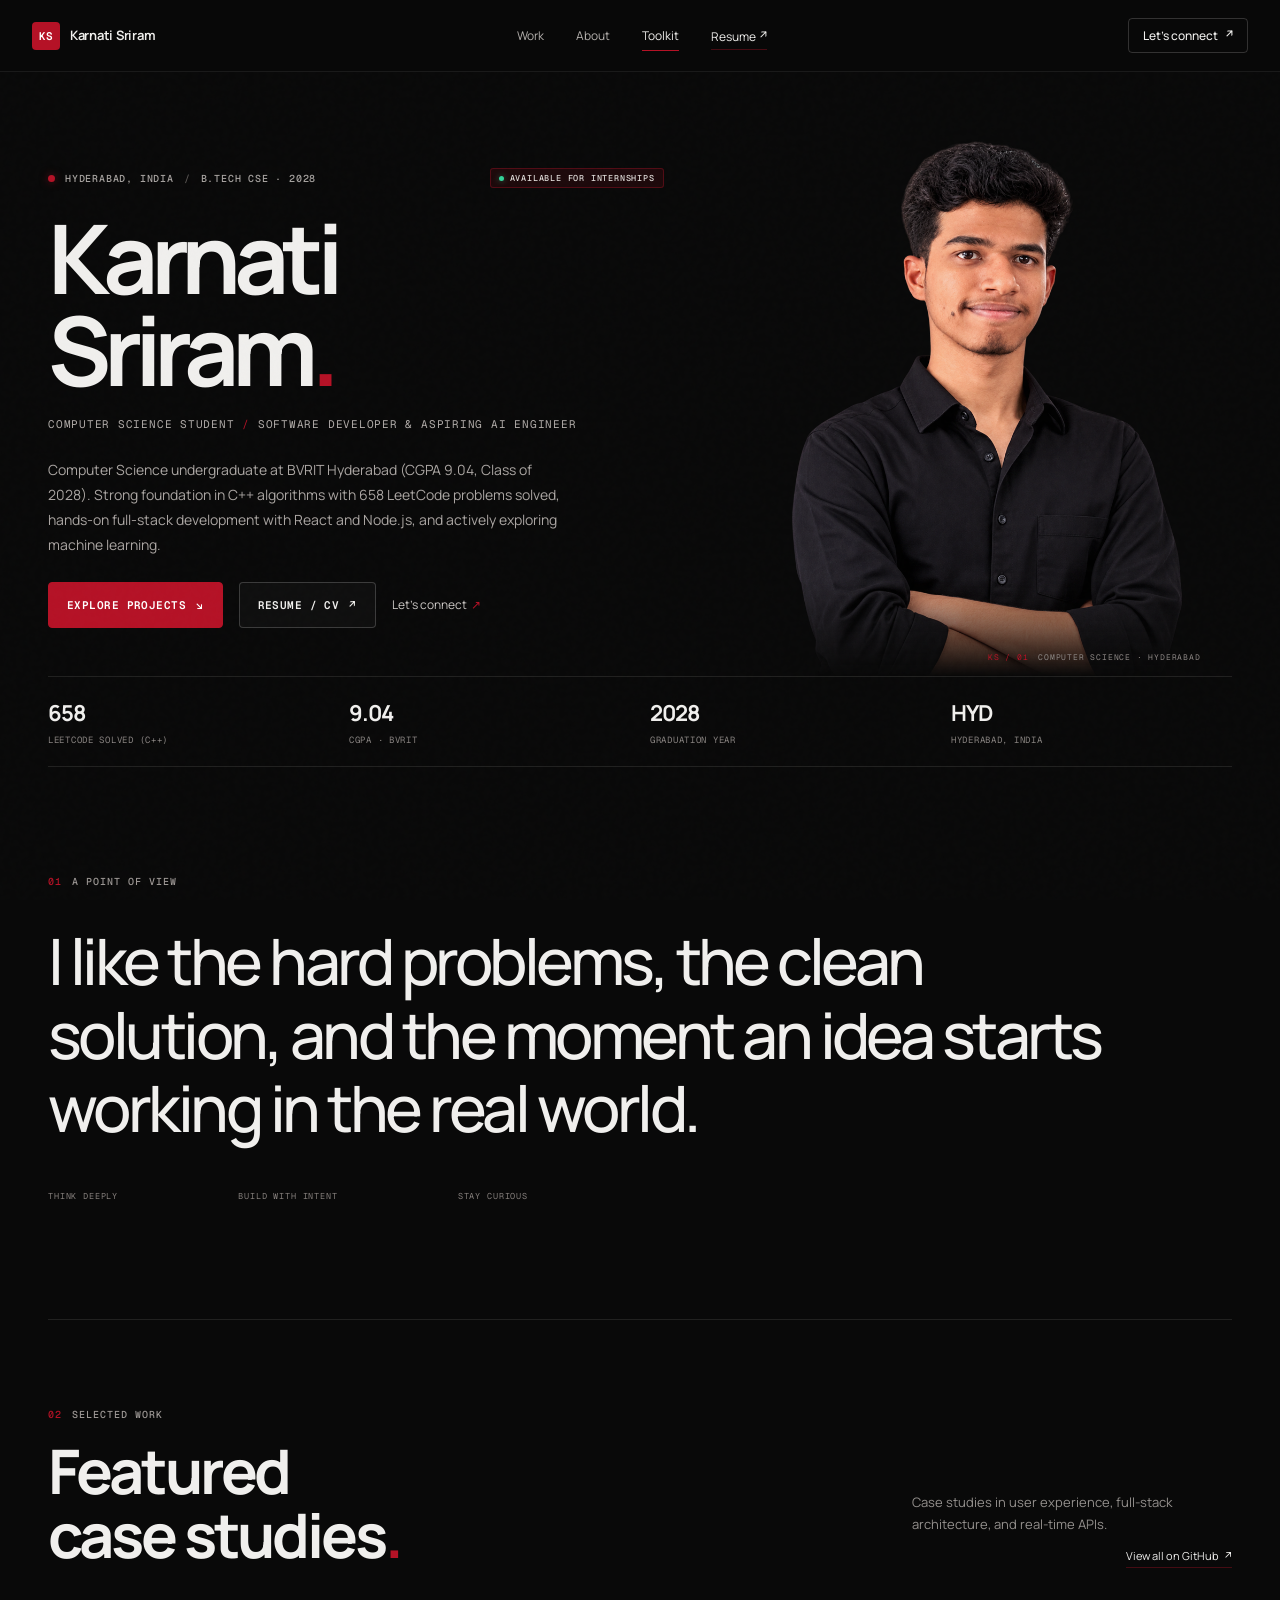
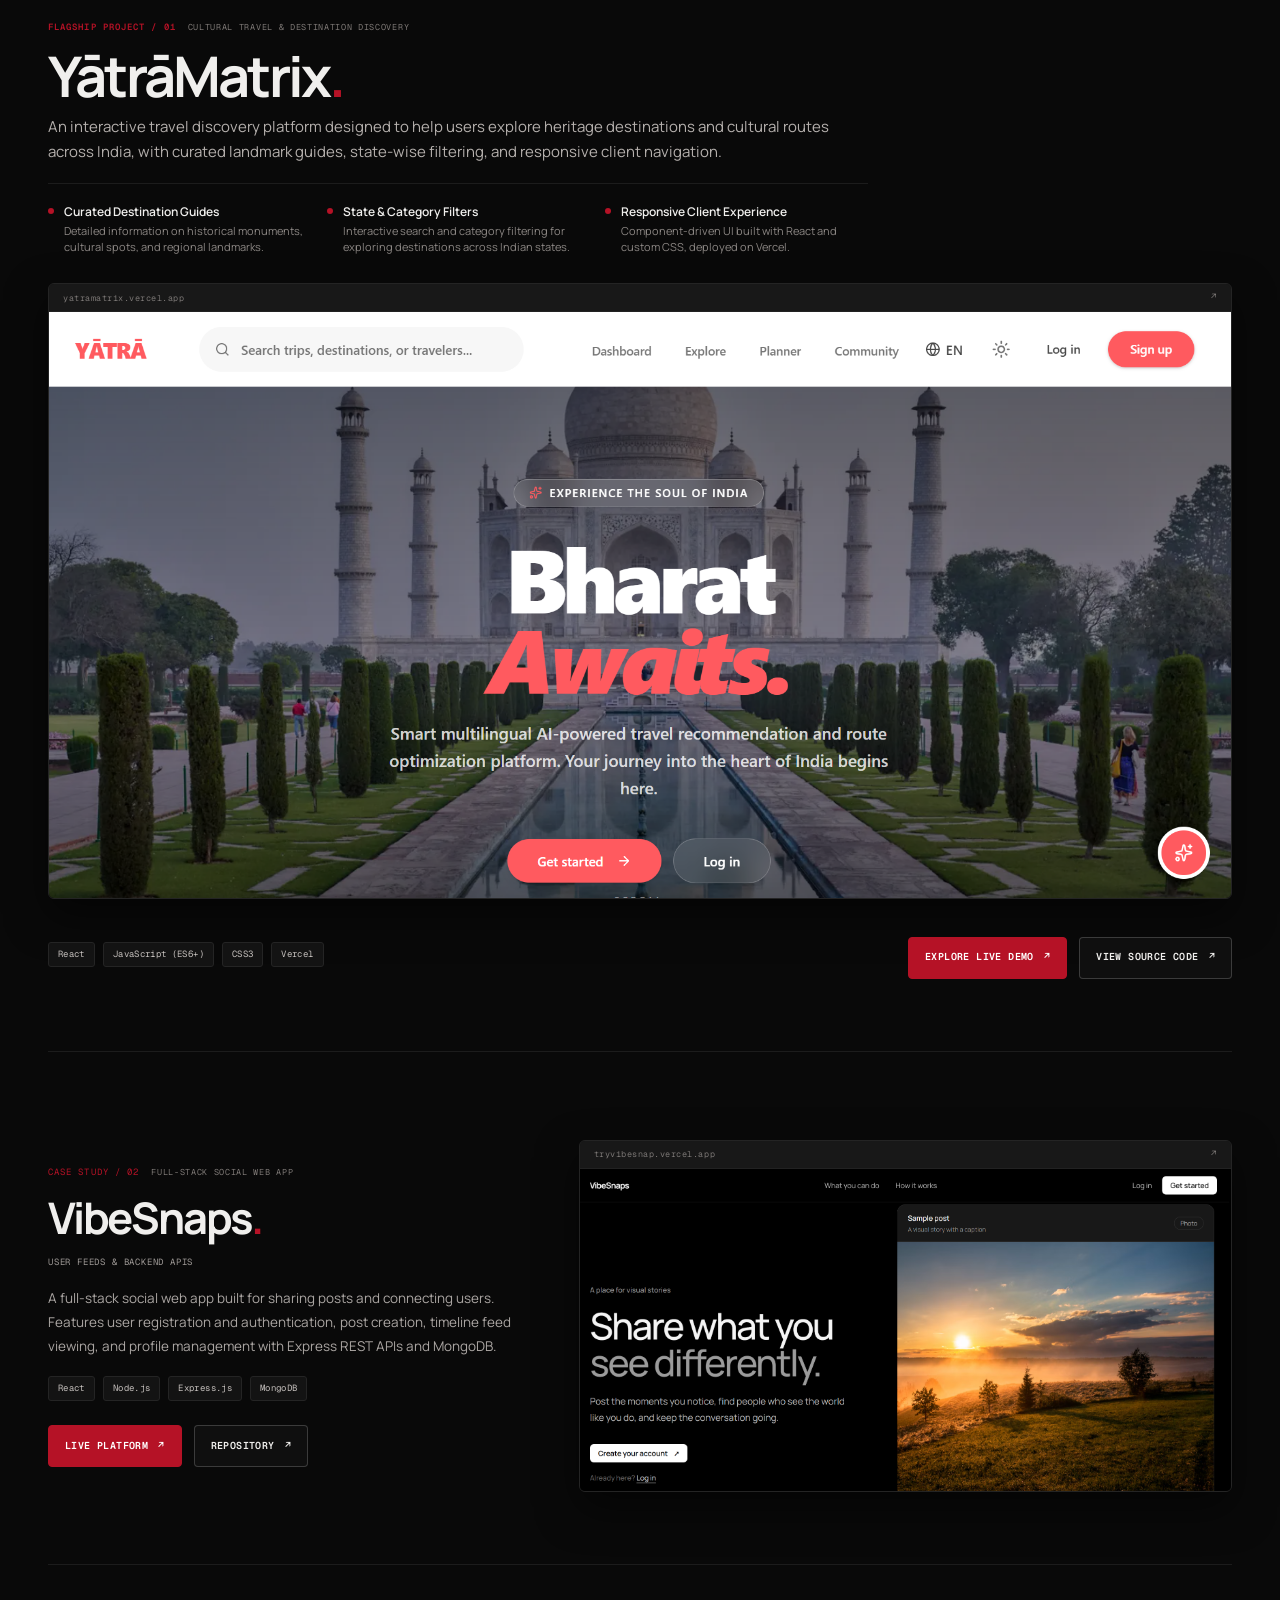
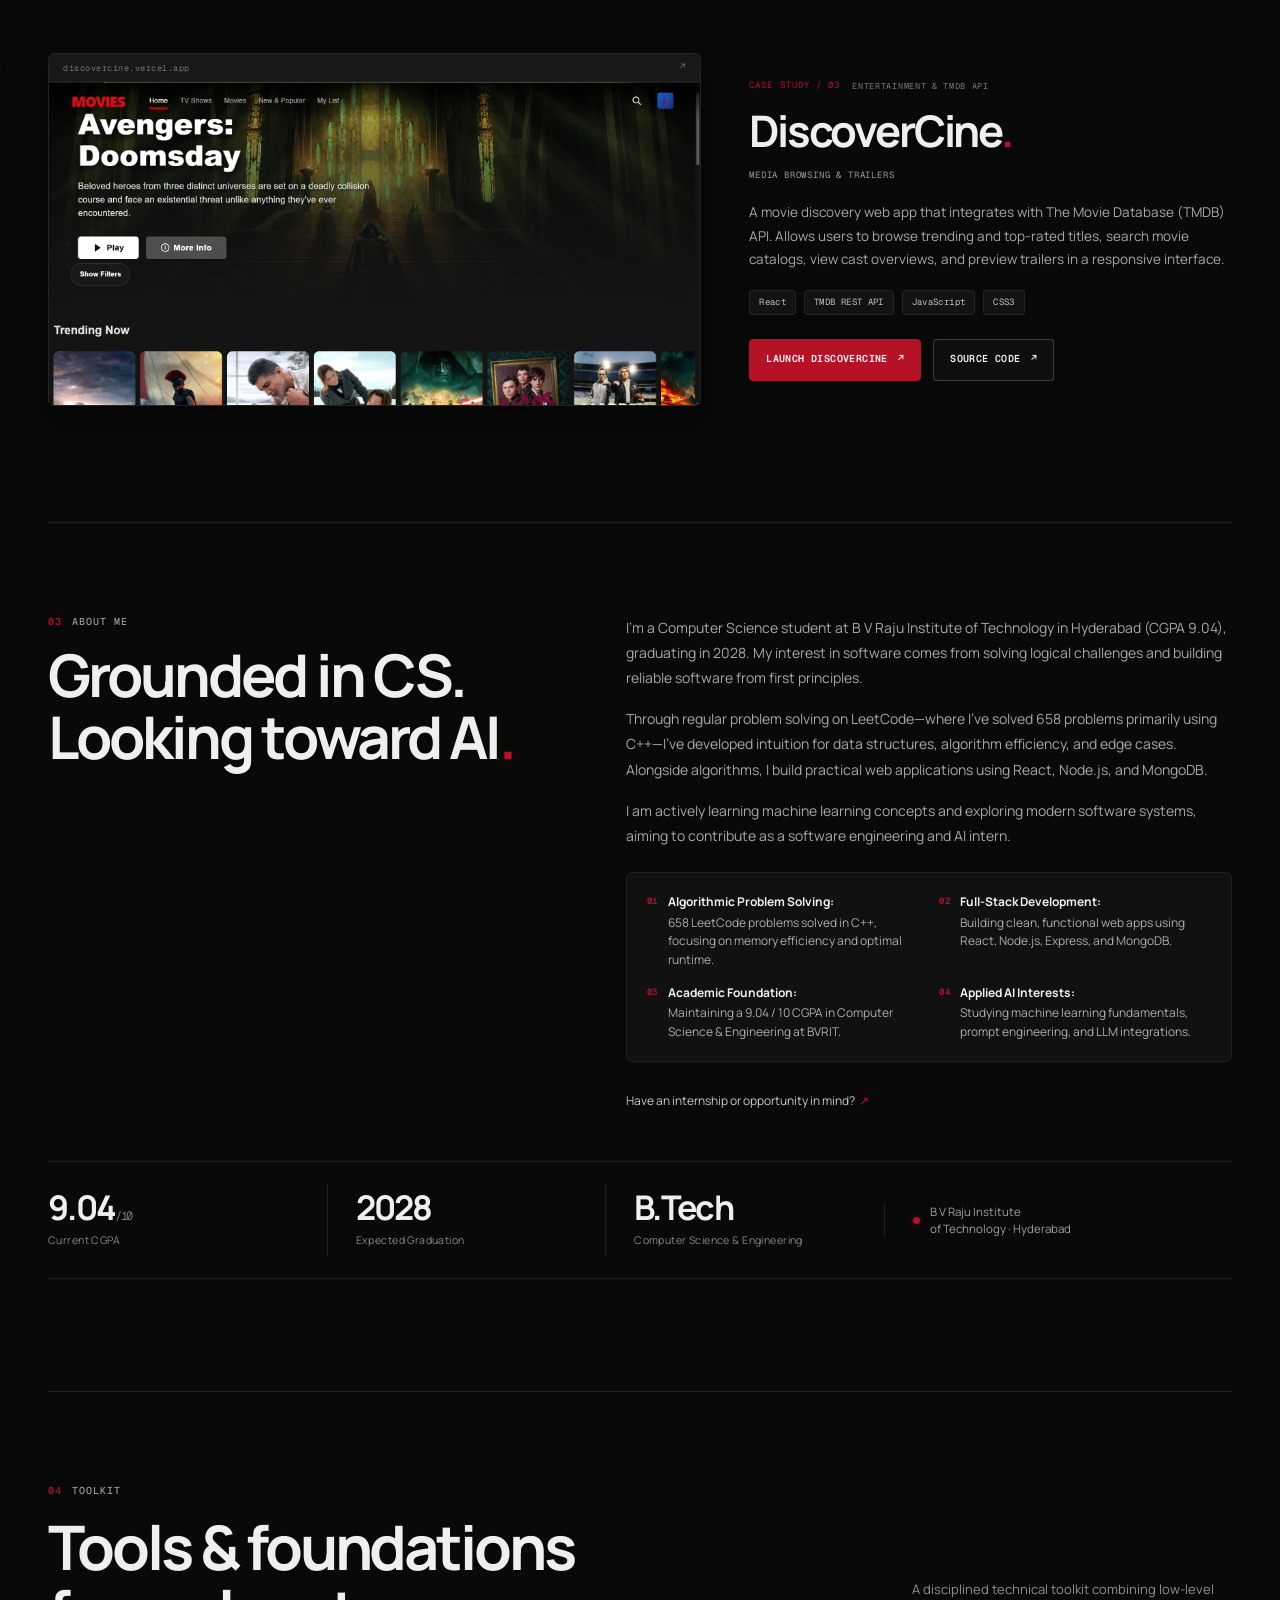
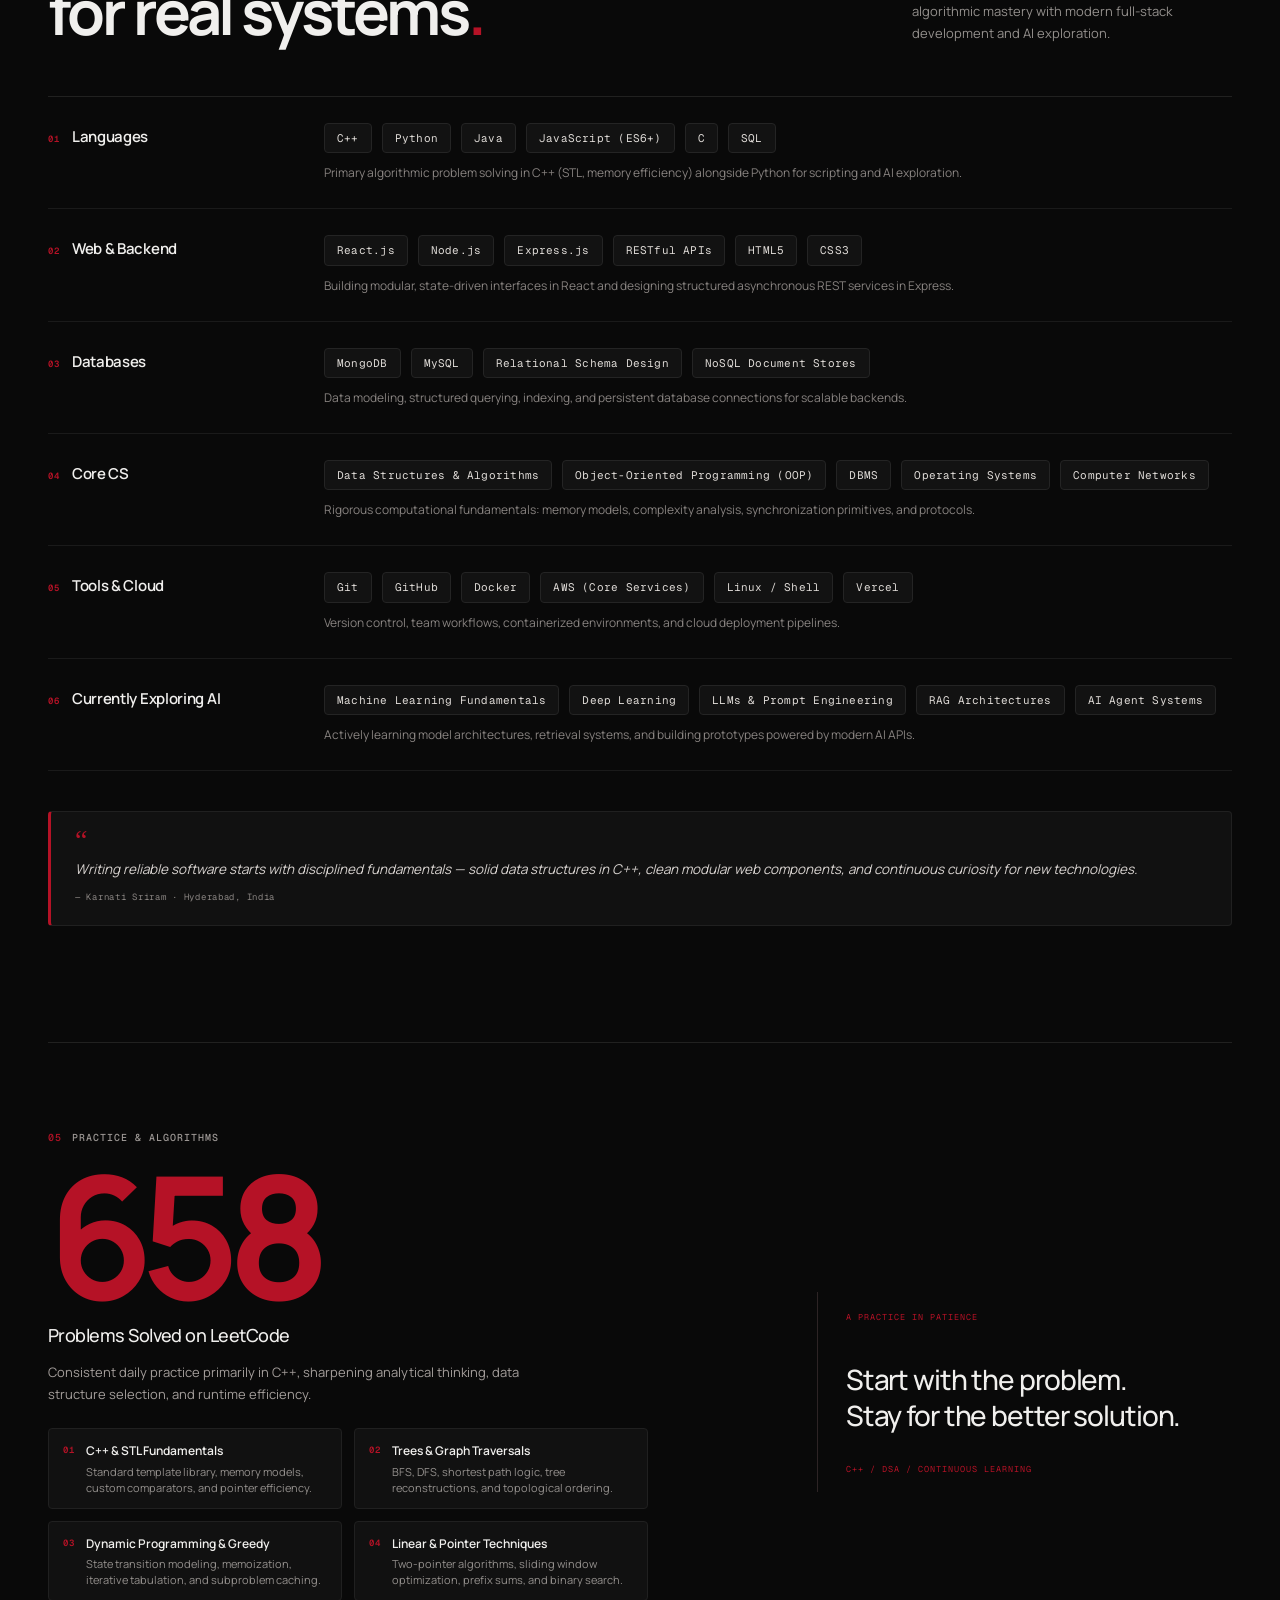
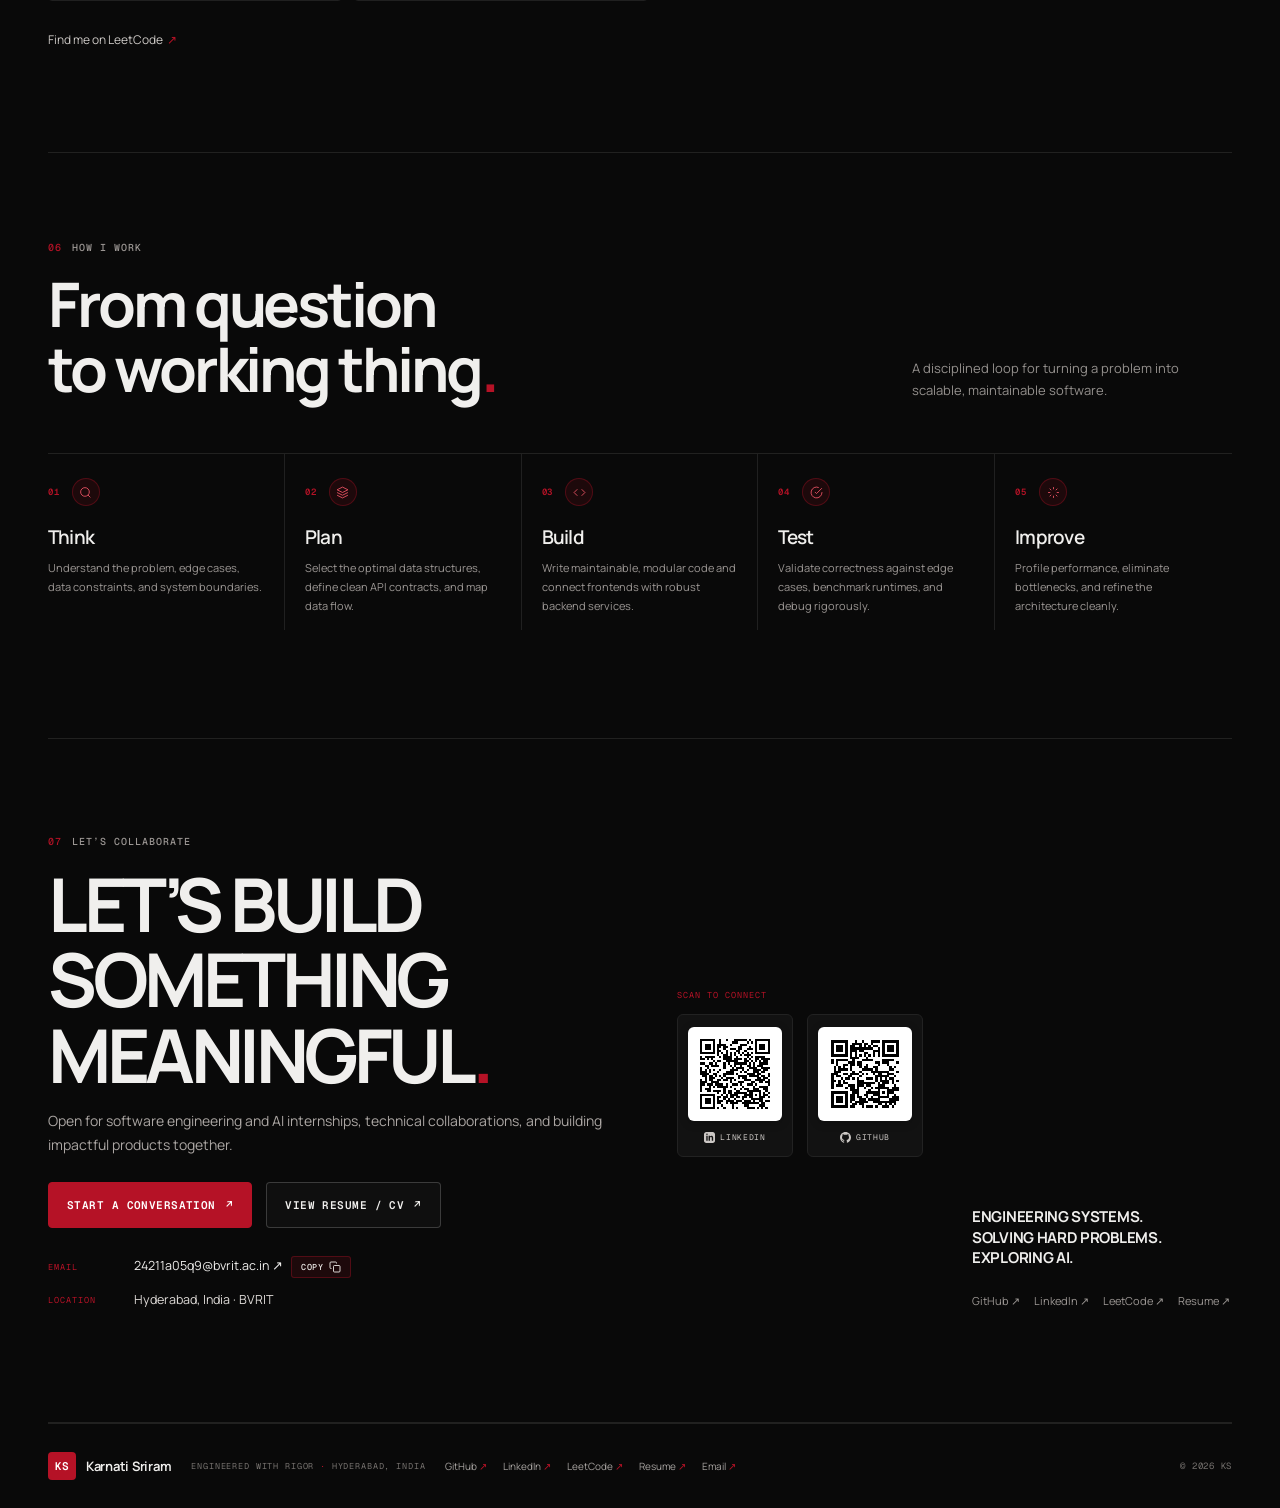
==== commit 5da9cf90: "Set QR preview dimension to 90x90 in index.html" ====
--- a/index.html
+++ b/index.html
@@ -610,7 +610,7 @@
           <div class="contact-qr-grid">
             <a class="qr-card" href="https://www.linkedin.com/in/karnati-sriram-764a4133b/" target="_blank" rel="noreferrer" aria-label="Connect on LinkedIn">
               <div class="qr-image-wrap">
-                <img src="./assets/qr-linkedin.svg" alt="LinkedIn QR Code" width="88" height="88" loading="lazy" />
+                <img src="./assets/qr-linkedin.svg" alt="LinkedIn QR Code" width="90" height="90" loading="lazy" />
               </div>
               <div class="qr-footer">
                 <svg viewBox="0 0 24 24">
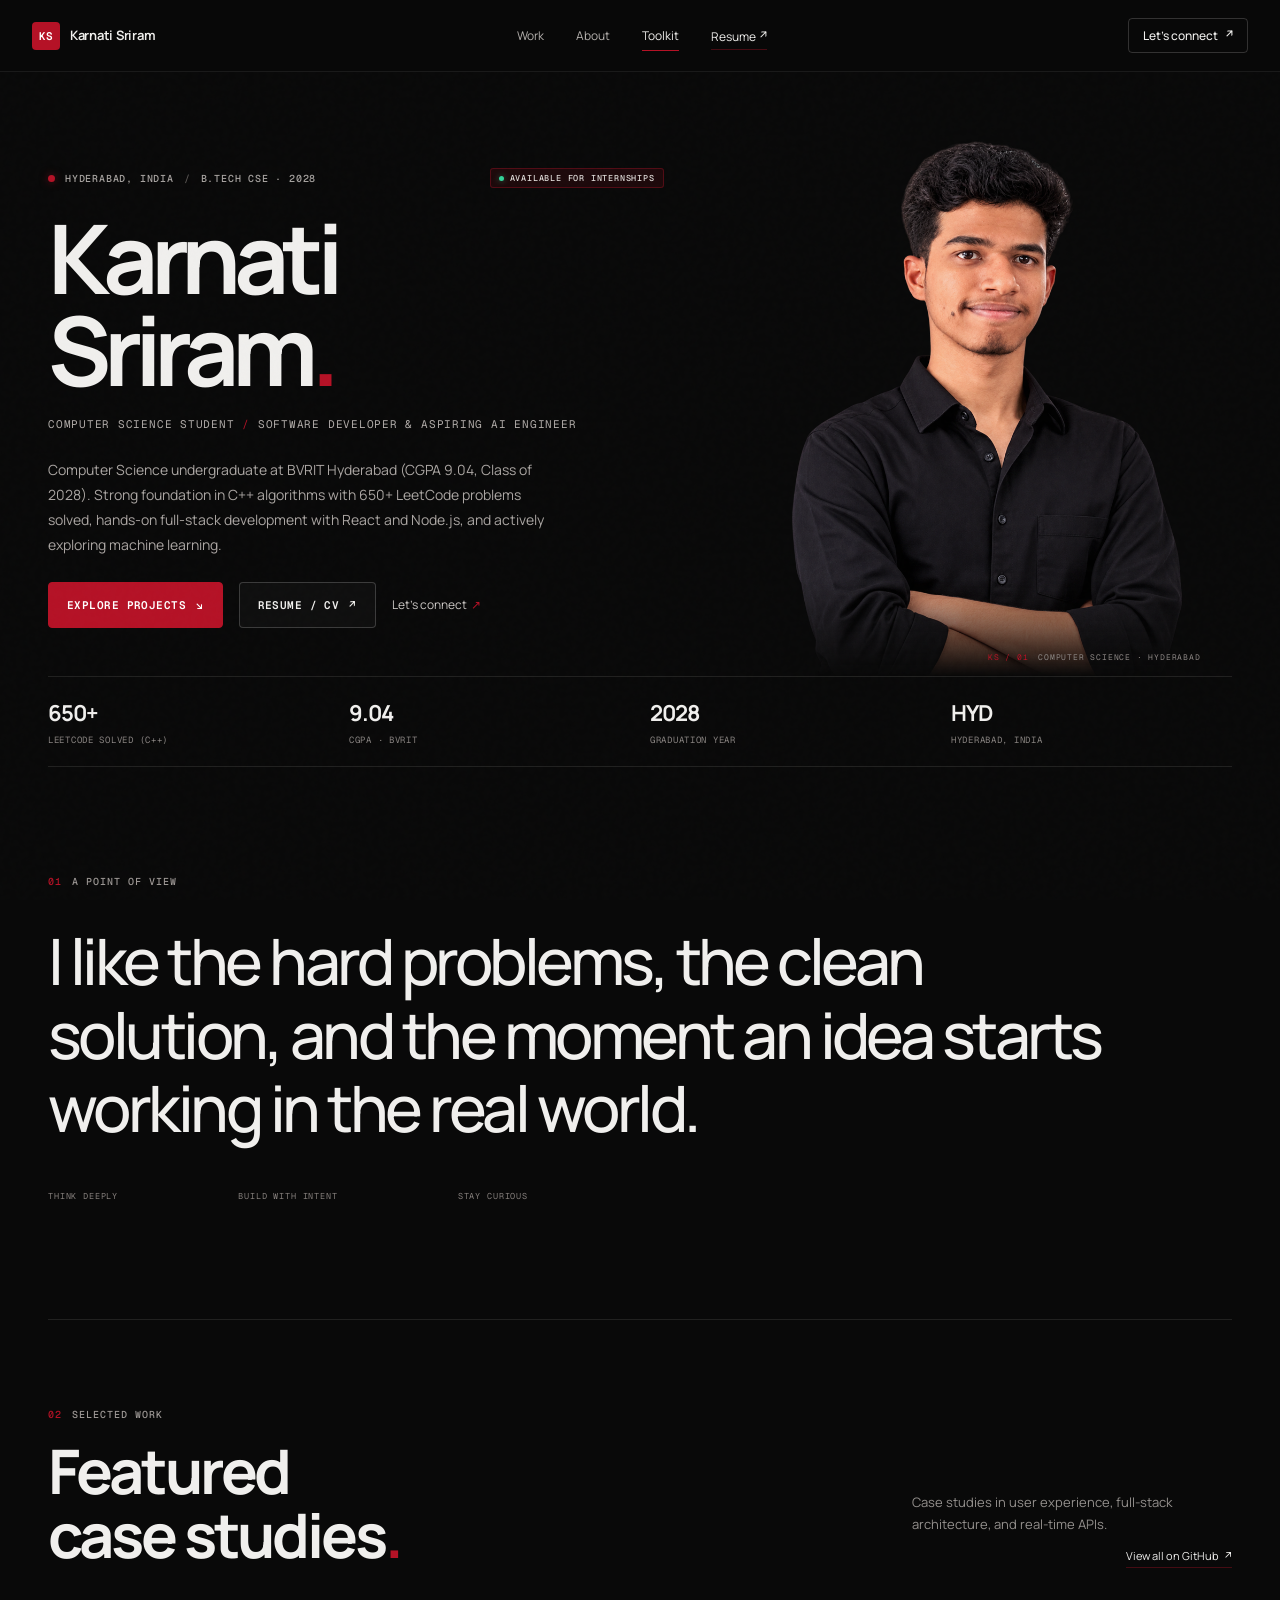
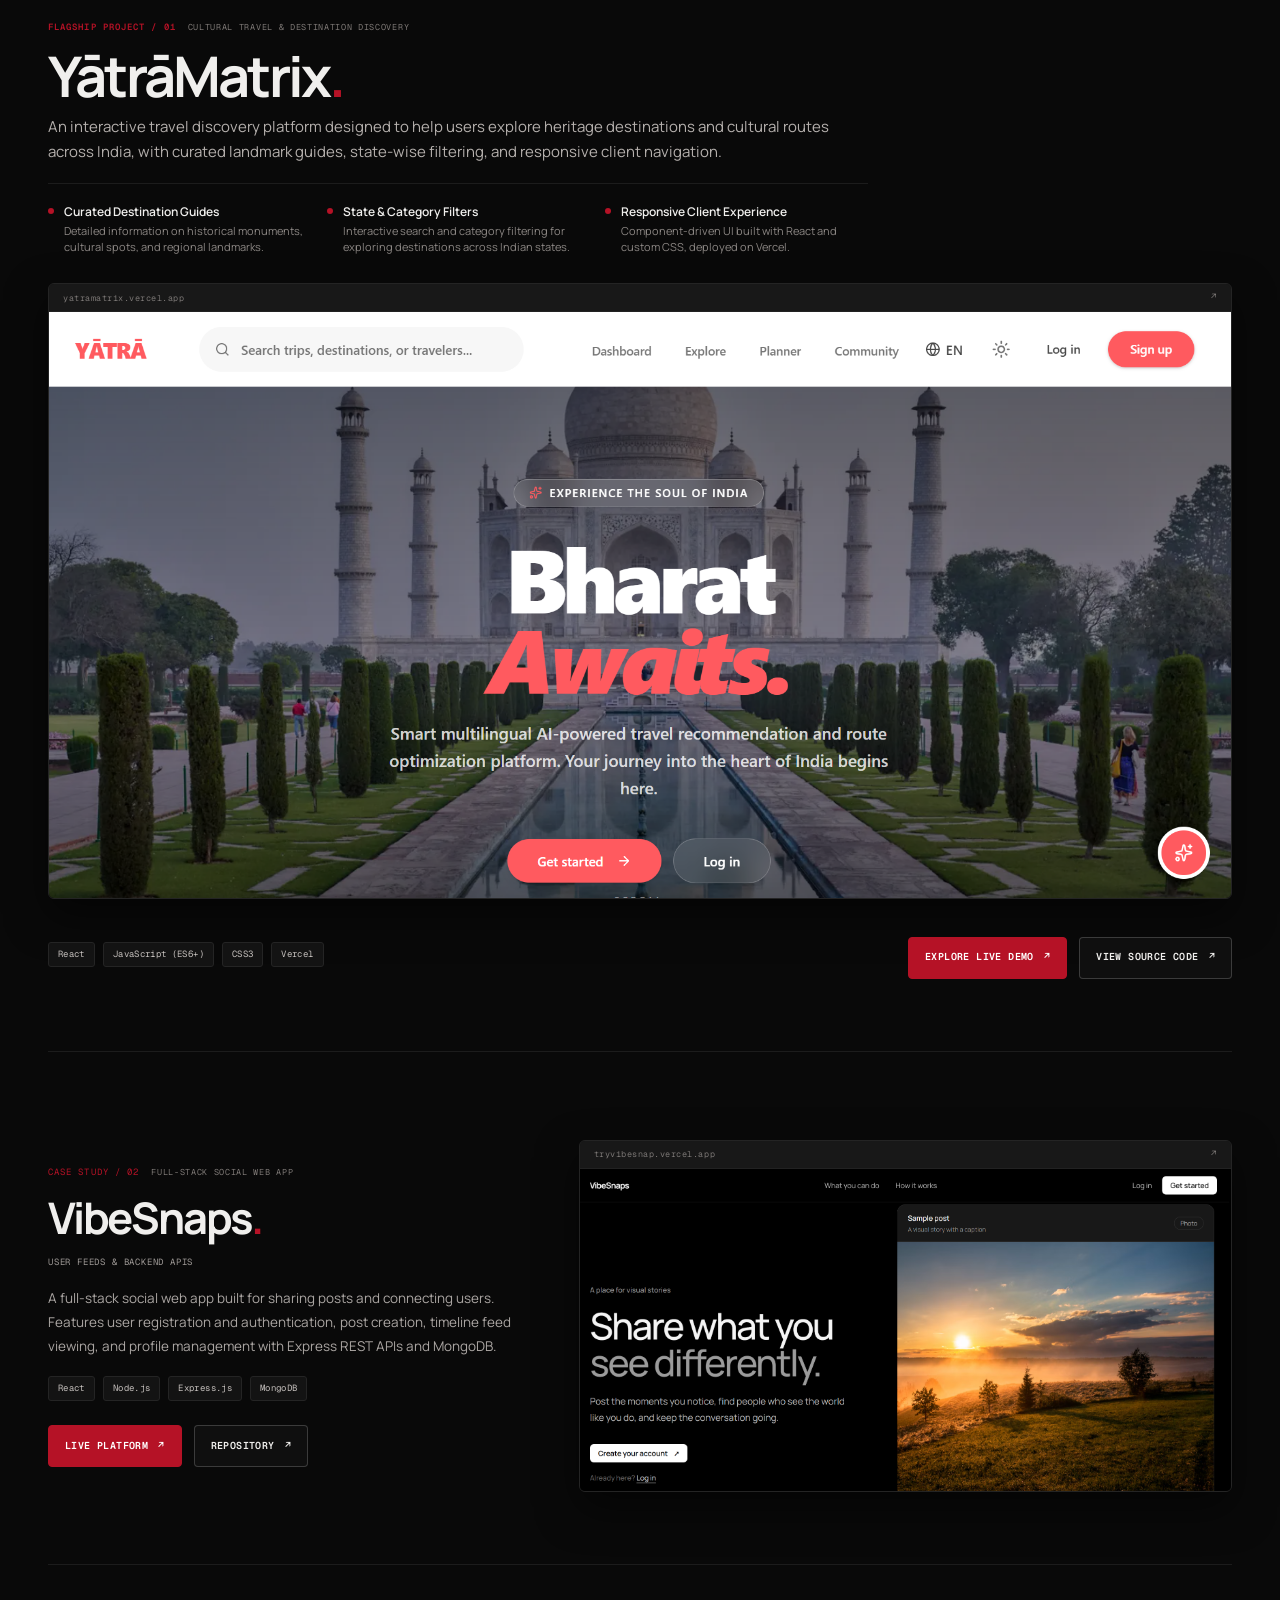
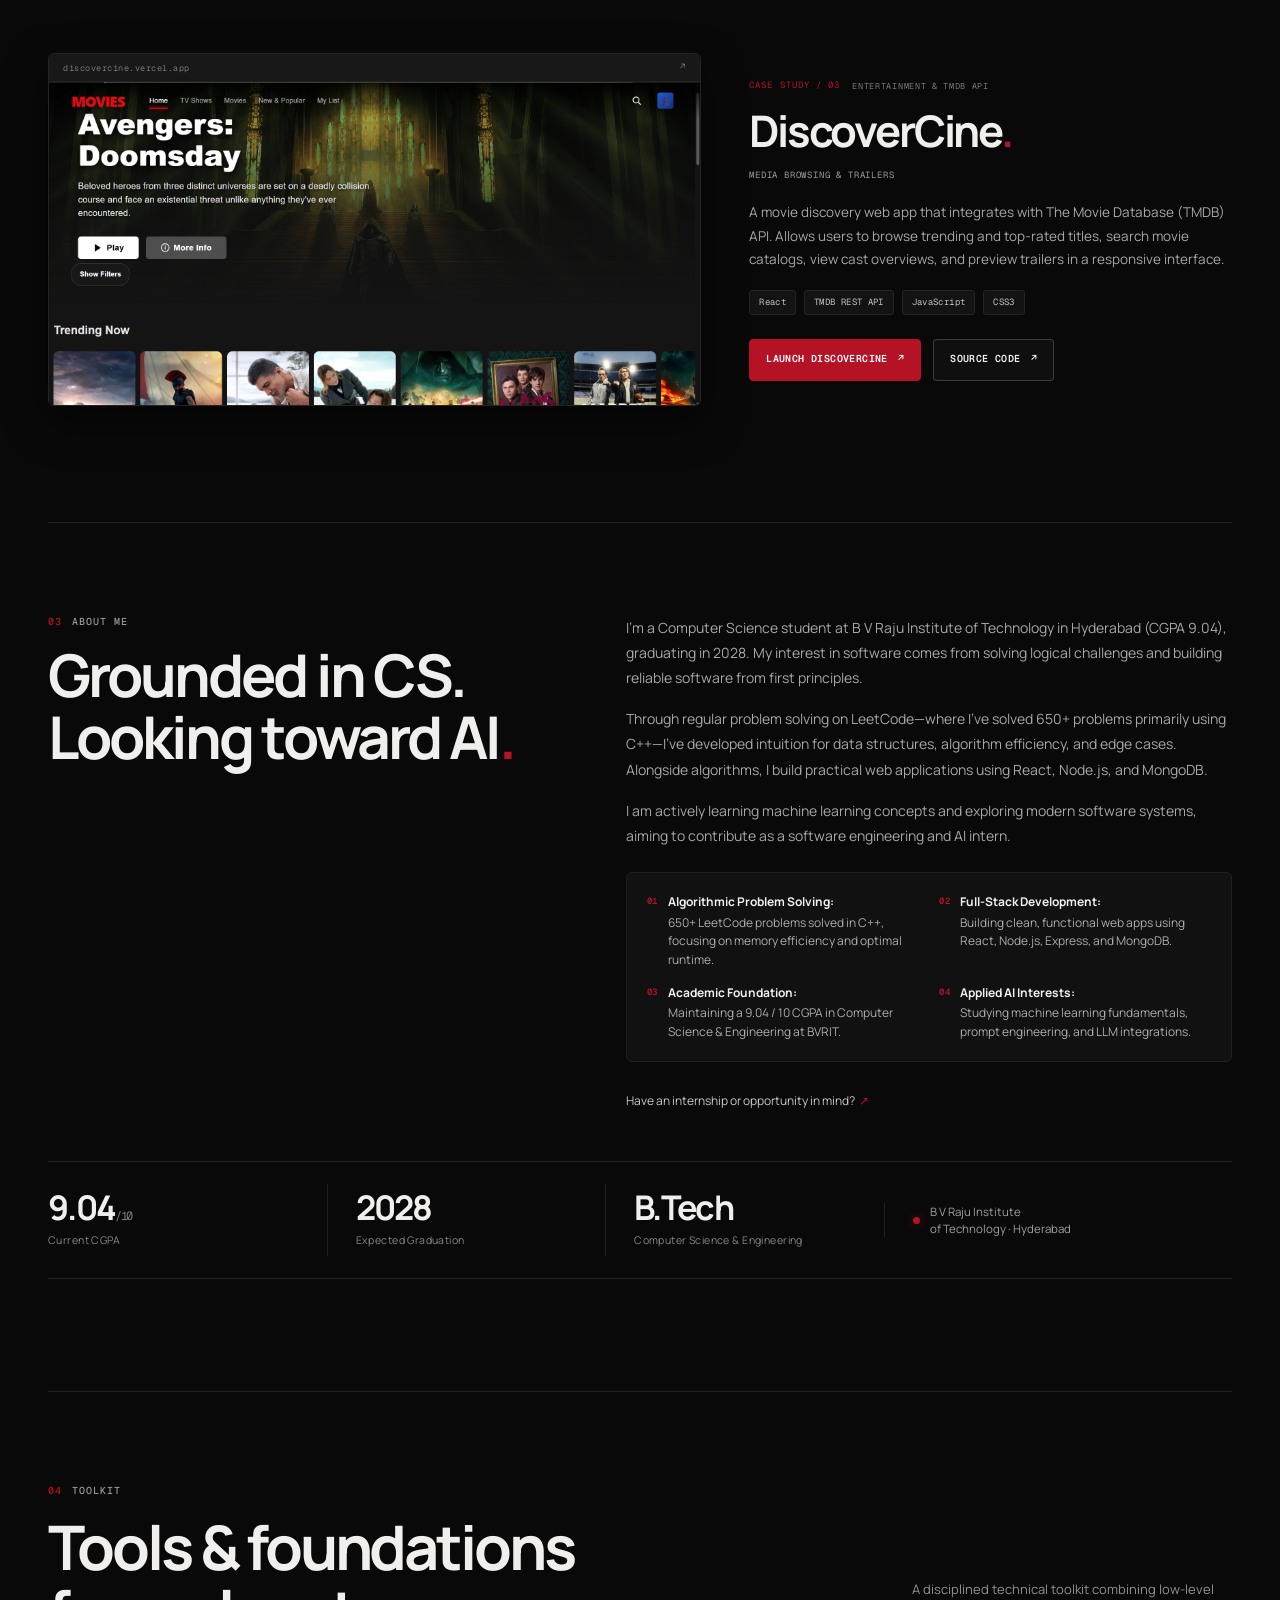
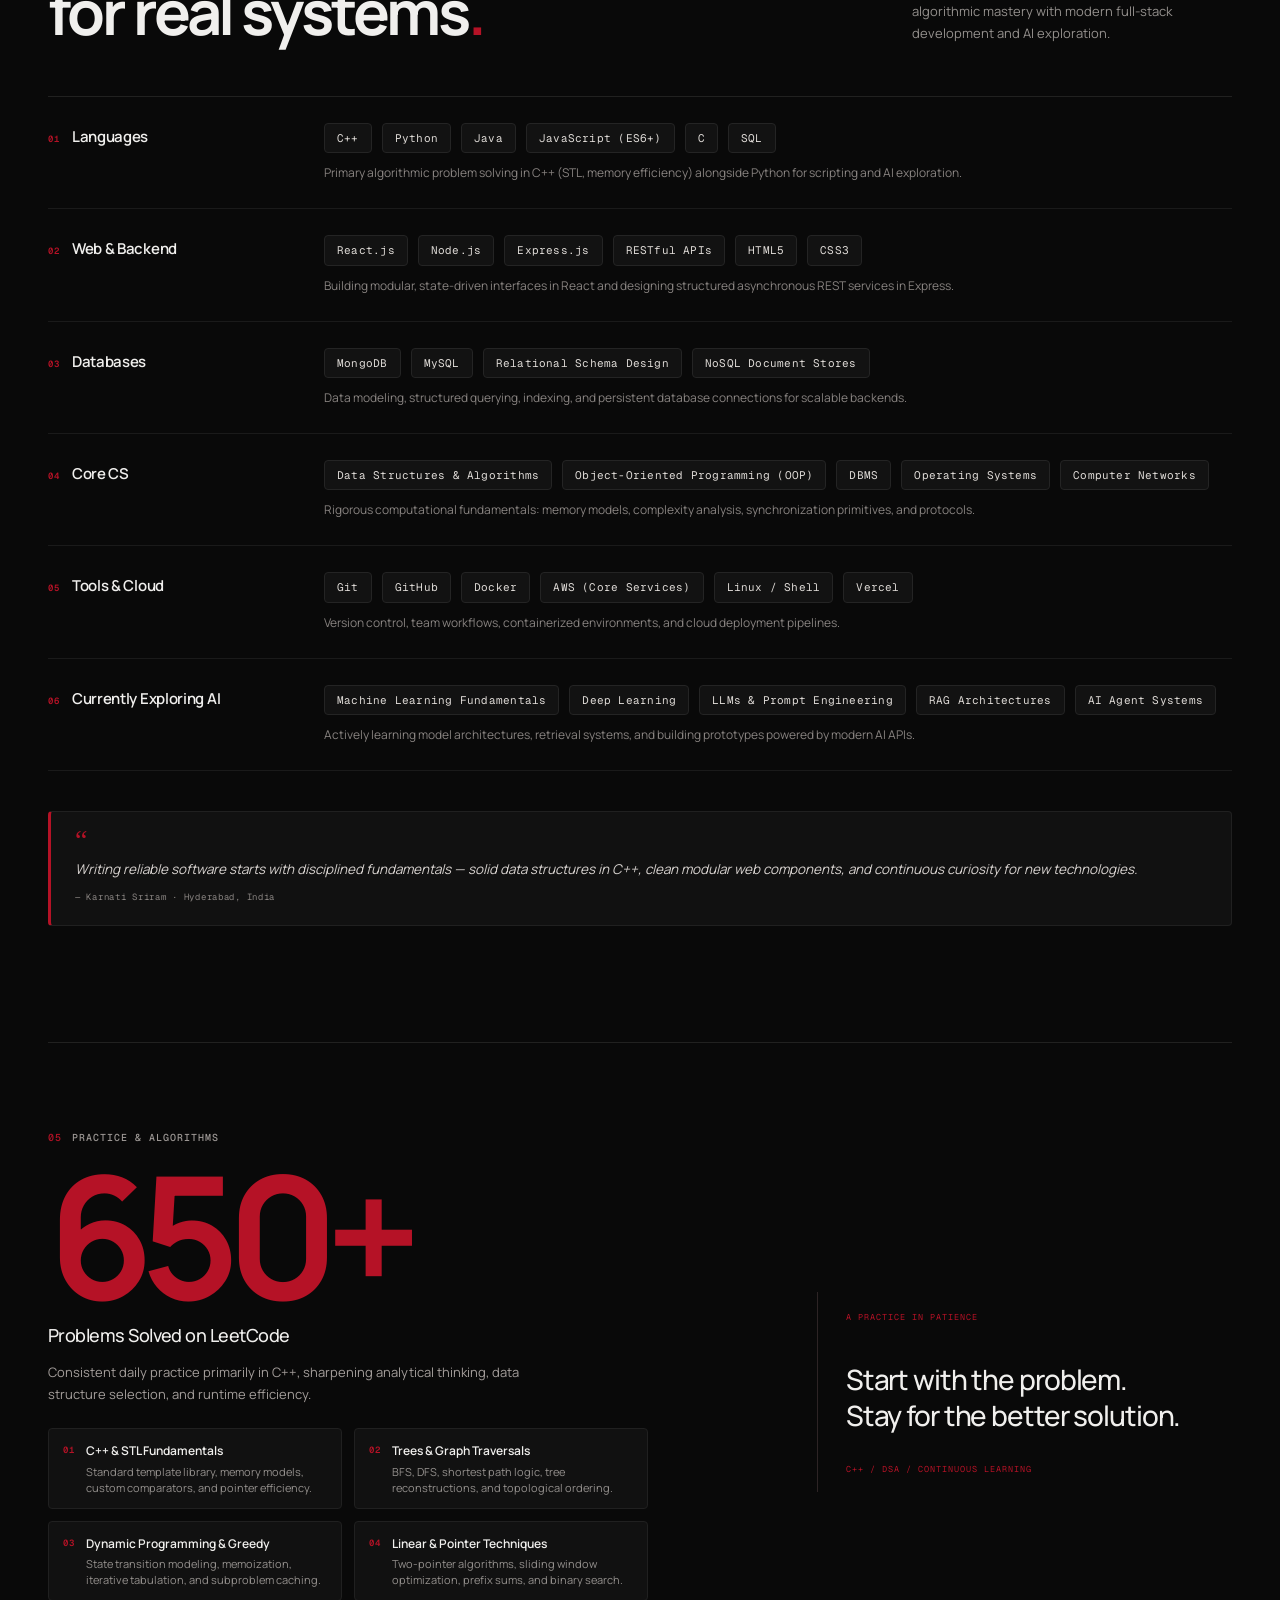
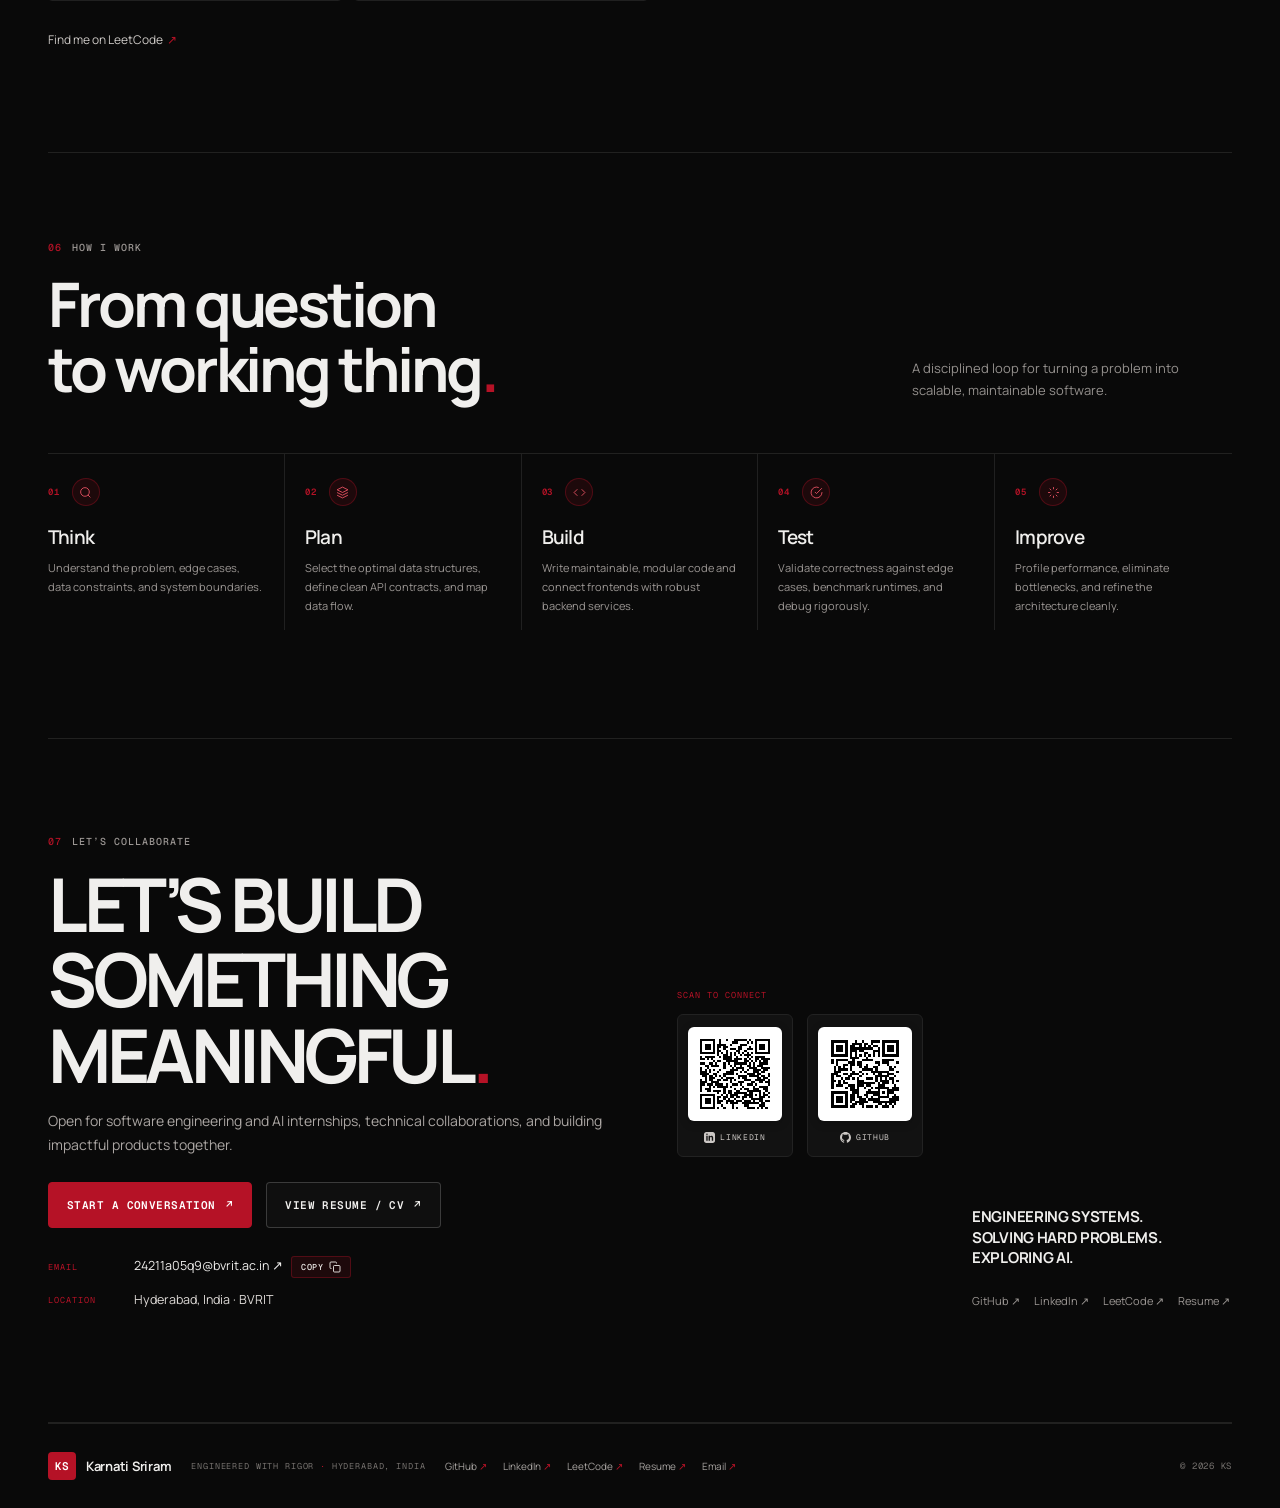
==== commit 5259c7b1: "Fix the QR code issue" ====
--- a/index.html
+++ b/index.html
@@ -4,10 +4,10 @@
     <meta charset="UTF-8" />
     <meta name="viewport" content="width=device-width, initial-scale=1" />
     <meta name="theme-color" content="#090909" />
-    <meta name="description" content="Karnati Sriram — B.Tech Computer Science student, software developer, and aspiring AI Engineer in Hyderabad. 658 LeetCode problems solved, 9.04 CGPA." />
+    <meta name="description" content="Karnati Sriram — B.Tech Computer Science student, software developer, and aspiring AI Engineer in Hyderabad. 650+ LeetCode problems solved, 9.04 CGPA." />
     <meta property="og:type" content="website" />
     <meta property="og:title" content="Karnati Sriram — Software Developer &amp; Aspiring AI Engineer" />
-    <meta property="og:description" content="Computer Science student at BVRIT Hyderabad (9.04 CGPA), software developer, 658 LeetCode problems solved, and aspiring AI engineer." />
+    <meta property="og:description" content="Computer Science student at BVRIT Hyderabad (9.04 CGPA), software developer, 650+ LeetCode problems solved, and aspiring AI engineer." />
     <meta property="og:image" content="./og-image.svg" />
     <title>Karnati Sriram — Software Developer &amp; Aspiring AI Engineer</title>
     <link rel="icon" type="image/svg+xml" href="./favicon.svg" />
@@ -59,7 +59,7 @@
           <p class="hero-role reveal">Computer Science Student <span>/</span> Software Developer &amp; Aspiring AI Engineer</p>
 
           <div class="hero-bottom reveal">
-            <p class="hero-intro">Computer Science undergraduate at BVRIT Hyderabad (CGPA 9.04, Class of 2028). Strong foundation in C++ algorithms with 658 LeetCode problems solved, hands-on full-stack development with React and Node.js, and actively exploring machine learning.</p>
+            <p class="hero-intro">Computer Science undergraduate at BVRIT Hyderabad (CGPA 9.04, Class of 2028). Strong foundation in C++ algorithms with 650+ LeetCode problems solved, hands-on full-stack development with React and Node.js, and actively exploring machine learning.</p>
 
             <div class="hero-actions">
               <a class="button button-primary" href="#work"><span>Explore projects</span><span class="arrow" aria-hidden="true">↘</span></a>
@@ -76,7 +76,7 @@
         </figure>
 
         <div class="hero-meta reveal" aria-label="Key highlights">
-          <div><strong>658</strong><span>LeetCode Solved (C++)</span></div>
+          <div><strong>650+</strong><span>LeetCode Solved (C++)</span></div>
           <div><strong>9.04</strong><span>CGPA · BVRIT</span></div>
           <div><strong>2028</strong><span>Graduation Year</span></div>
           <div><strong>HYD</strong><span>Hyderabad, India</span></div>
@@ -273,7 +273,7 @@
           </div>
           <div class="about-copy">
             <p>I’m a Computer Science student at B V Raju Institute of Technology in Hyderabad (CGPA 9.04), graduating in 2028. My interest in software comes from solving logical challenges and building reliable software from first principles.</p>
-            <p>Through regular problem solving on LeetCode—where I’ve solved 658 problems primarily using C++—I’ve developed intuition for data structures, algorithm efficiency, and edge cases. Alongside algorithms, I build practical web applications using React, Node.js, and MongoDB.</p>
+            <p>Through regular problem solving on LeetCode—where I’ve solved 650+ problems primarily using C++—I’ve developed intuition for data structures, algorithm efficiency, and edge cases. Alongside algorithms, I build practical web applications using React, Node.js, and MongoDB.</p>
             <p>I am actively learning machine learning concepts and exploring modern software systems, aiming to contribute as a software engineering and AI intern.</p>
             
             <div class="about-pillars">
@@ -281,7 +281,7 @@
                 <span class="pillar-bullet mono">01</span>
                 <div>
                   <strong>Algorithmic Problem Solving:</strong>
-                  <span>658 LeetCode problems solved in C++, focusing on memory efficiency and optimal runtime.</span>
+                  <span>650+ LeetCode problems solved in C++, focusing on memory efficiency and optimal runtime.</span>
                 </div>
               </div>
               <div class="about-pillar">
@@ -458,7 +458,7 @@
       <section class="achievement-section section-shell" id="problem-solving" aria-labelledby="achievement-title">
         <div class="achievement-copy reveal">
           <p class="section-kicker"><span class="section-number">05</span> Practice &amp; Algorithms</p>
-          <h2 id="achievement-title"><span>658</span></h2>
+          <h2 id="achievement-title"><span>650+</span></h2>
           <p class="achievement-label">Problems Solved on LeetCode</p>
           <p class="achievement-note">Consistent daily practice primarily in C++, sharpening analytical thinking, data structure selection, and runtime efficiency.</p>
 
@@ -610,7 +610,7 @@
           <div class="contact-qr-grid">
             <a class="qr-card" href="https://www.linkedin.com/in/karnati-sriram-764a4133b/" target="_blank" rel="noreferrer" aria-label="Connect on LinkedIn">
               <div class="qr-image-wrap">
-                <img src="./assets/qr-linkedin.svg" alt="LinkedIn QR Code" width="90" height="90" loading="lazy" />
+                <img src="./assets/qr-linkedin.svg" alt="LinkedIn QR Code" width="88" height="88" loading="lazy" />
               </div>
               <div class="qr-footer">
                 <svg viewBox="0 0 24 24">
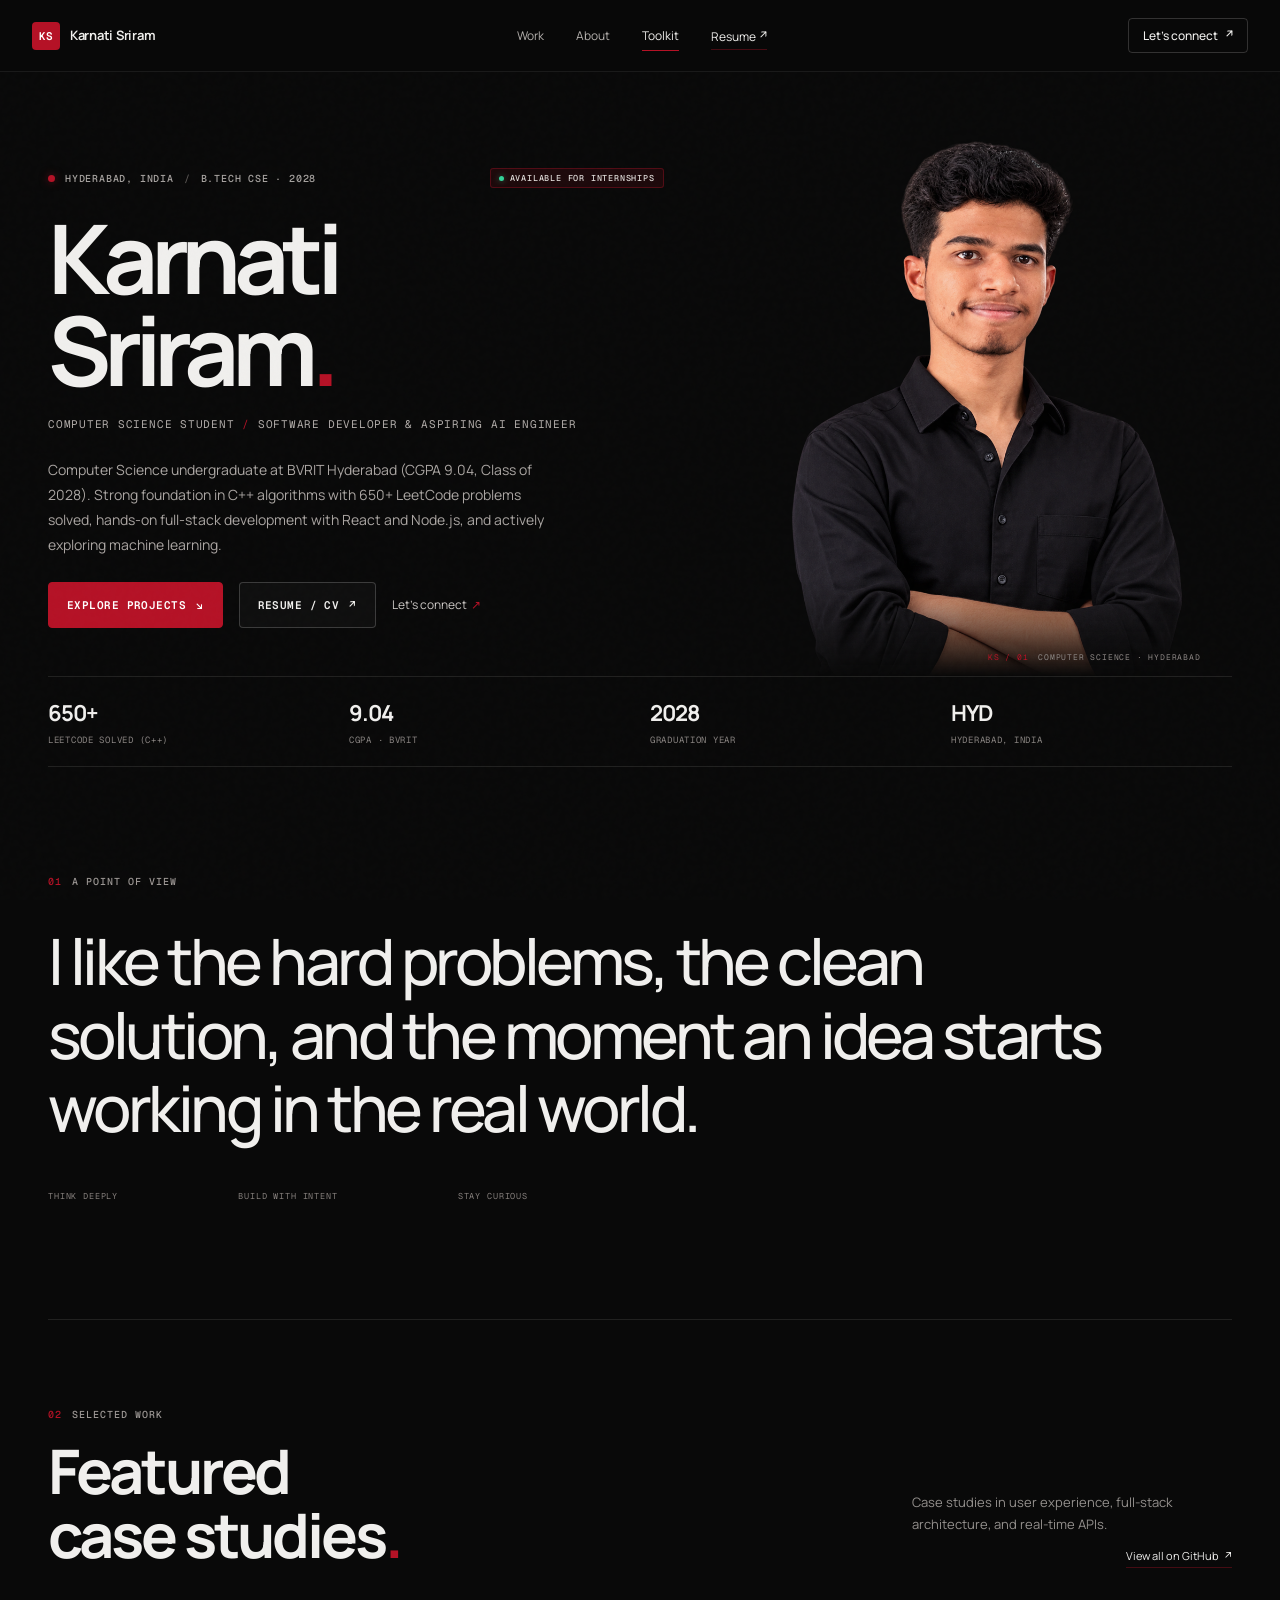
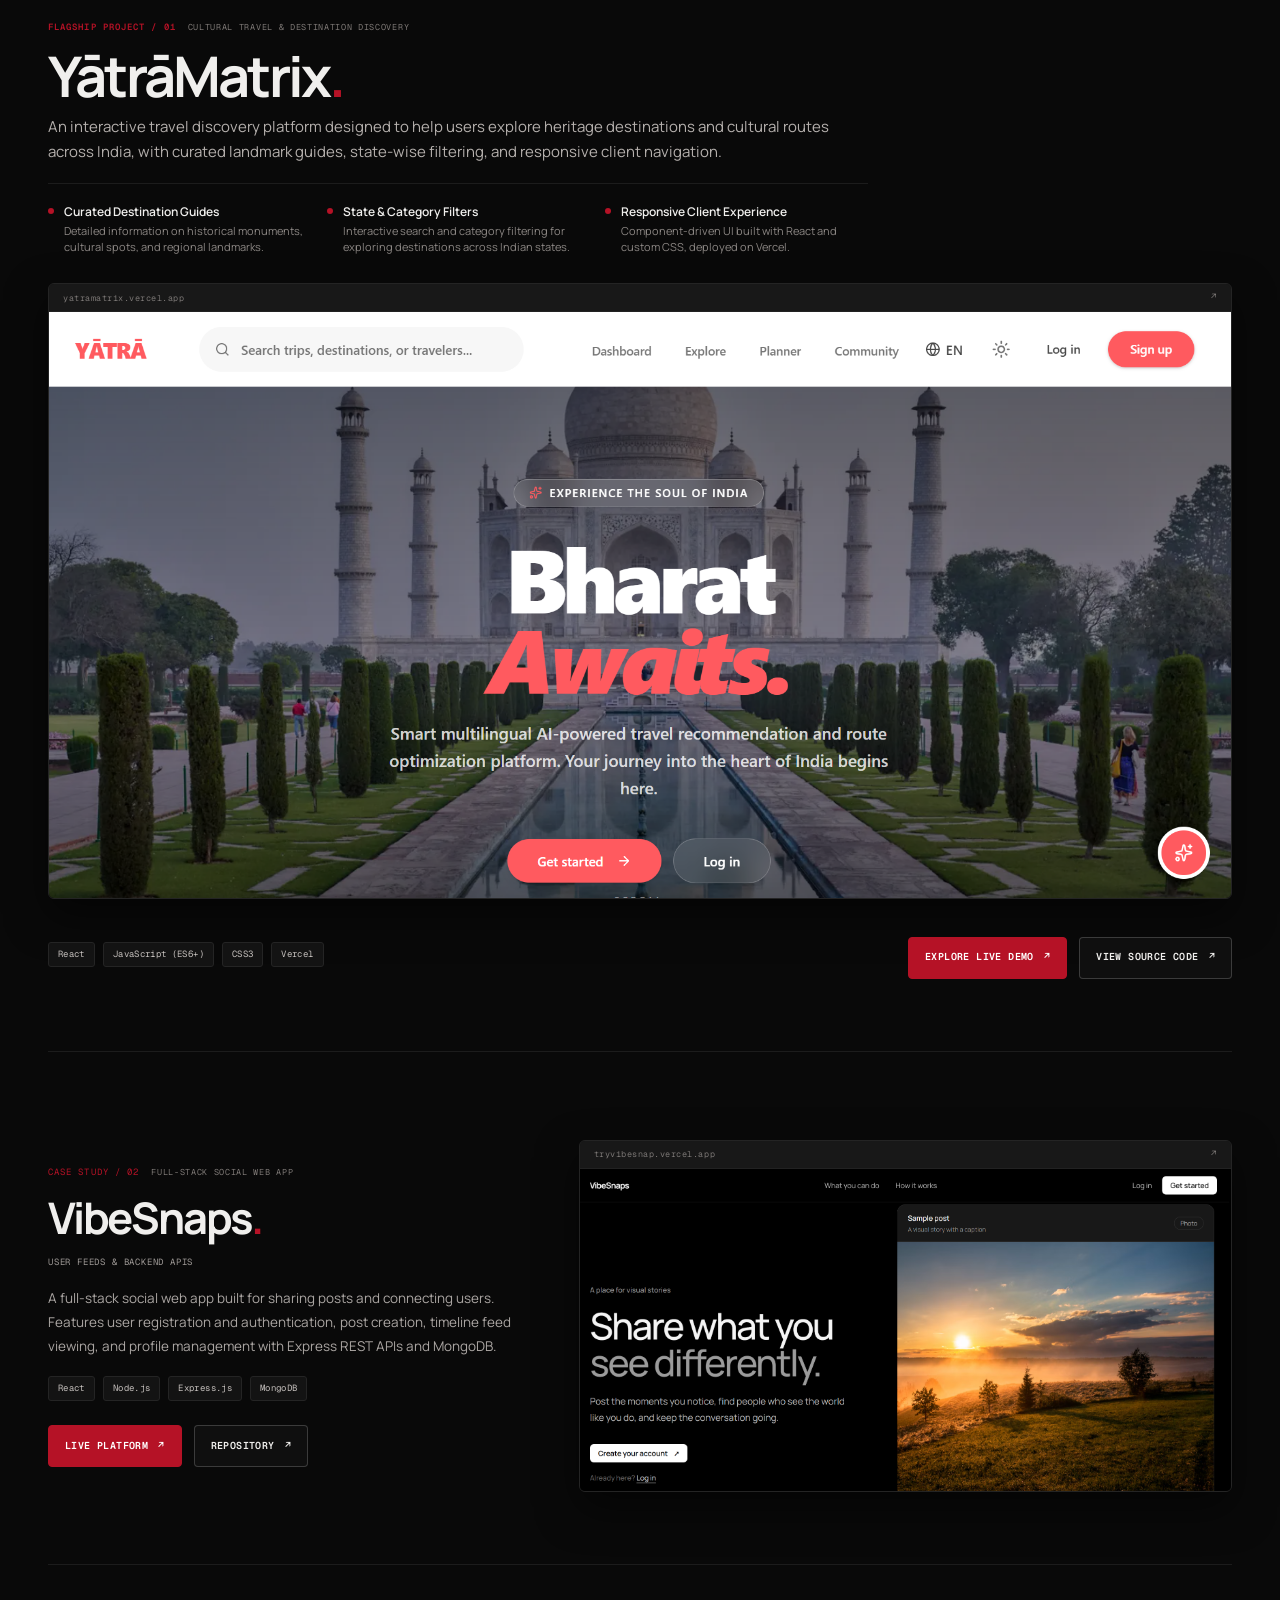
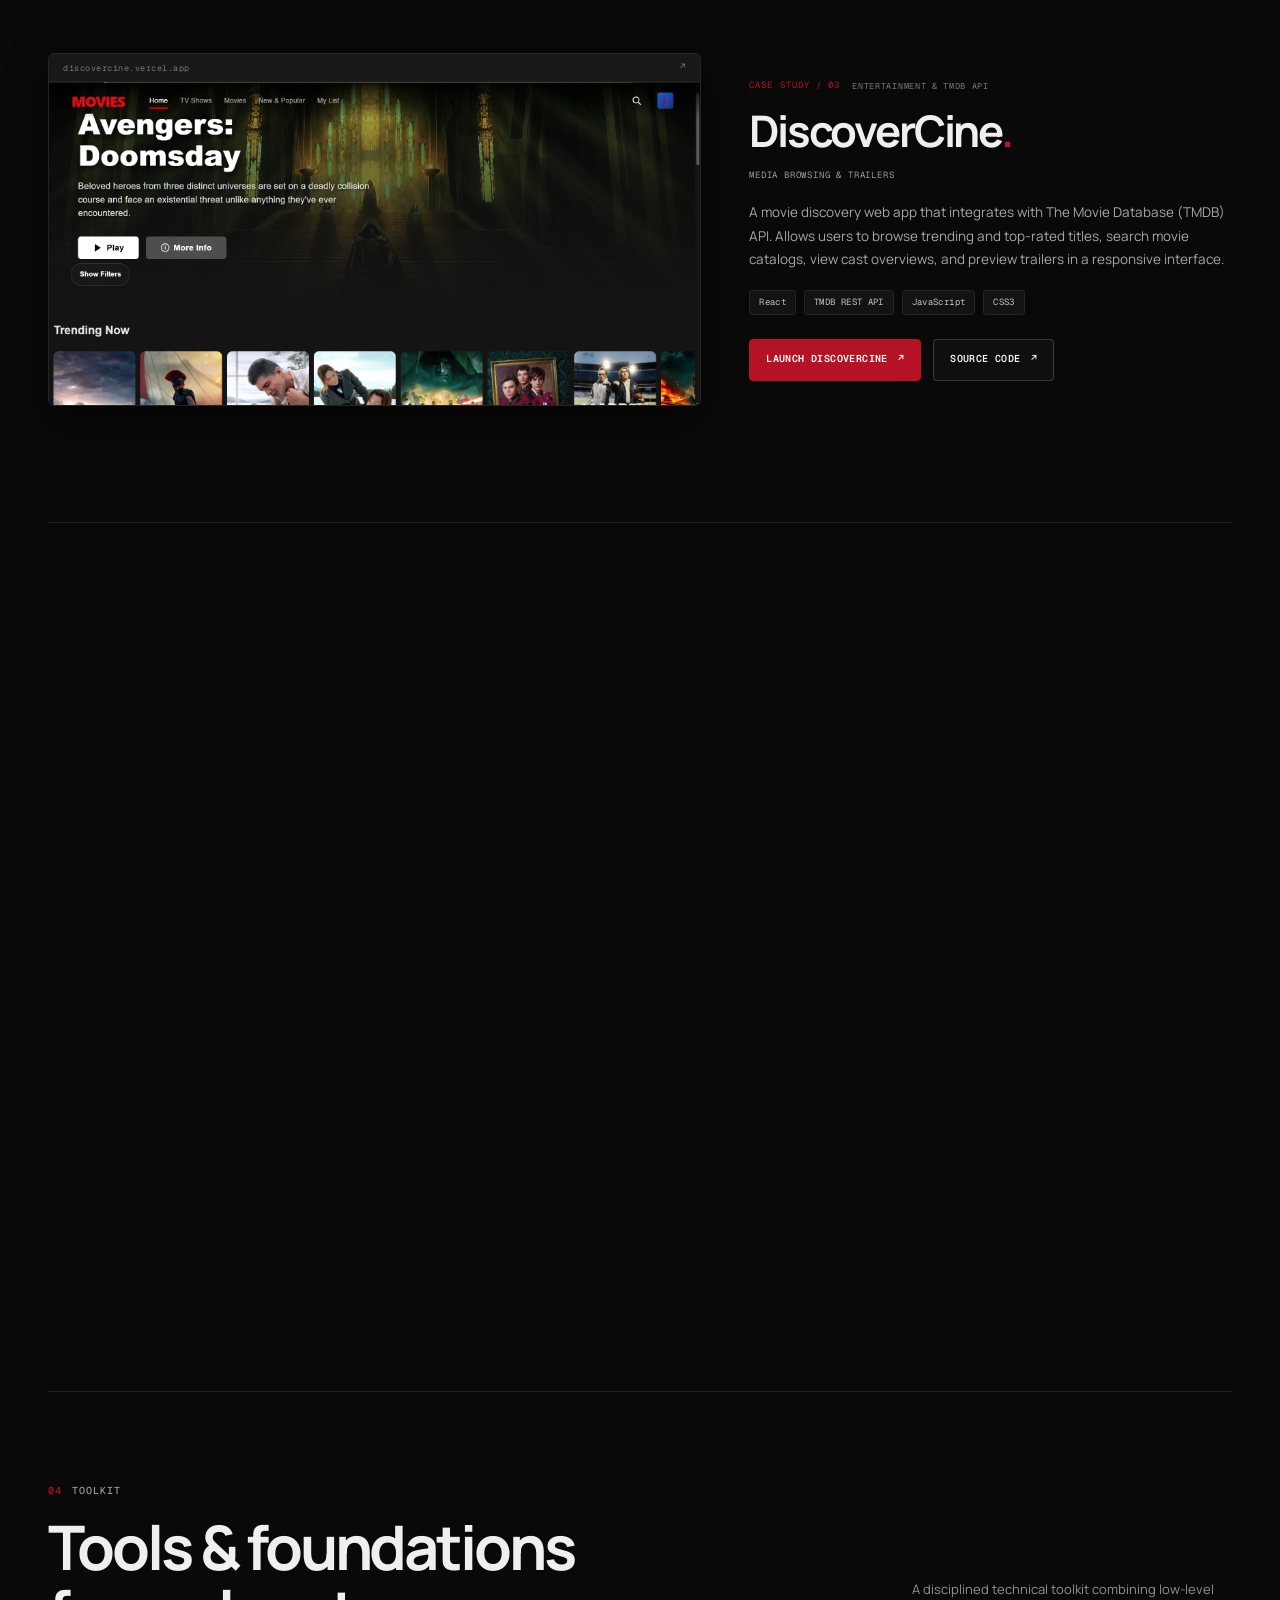
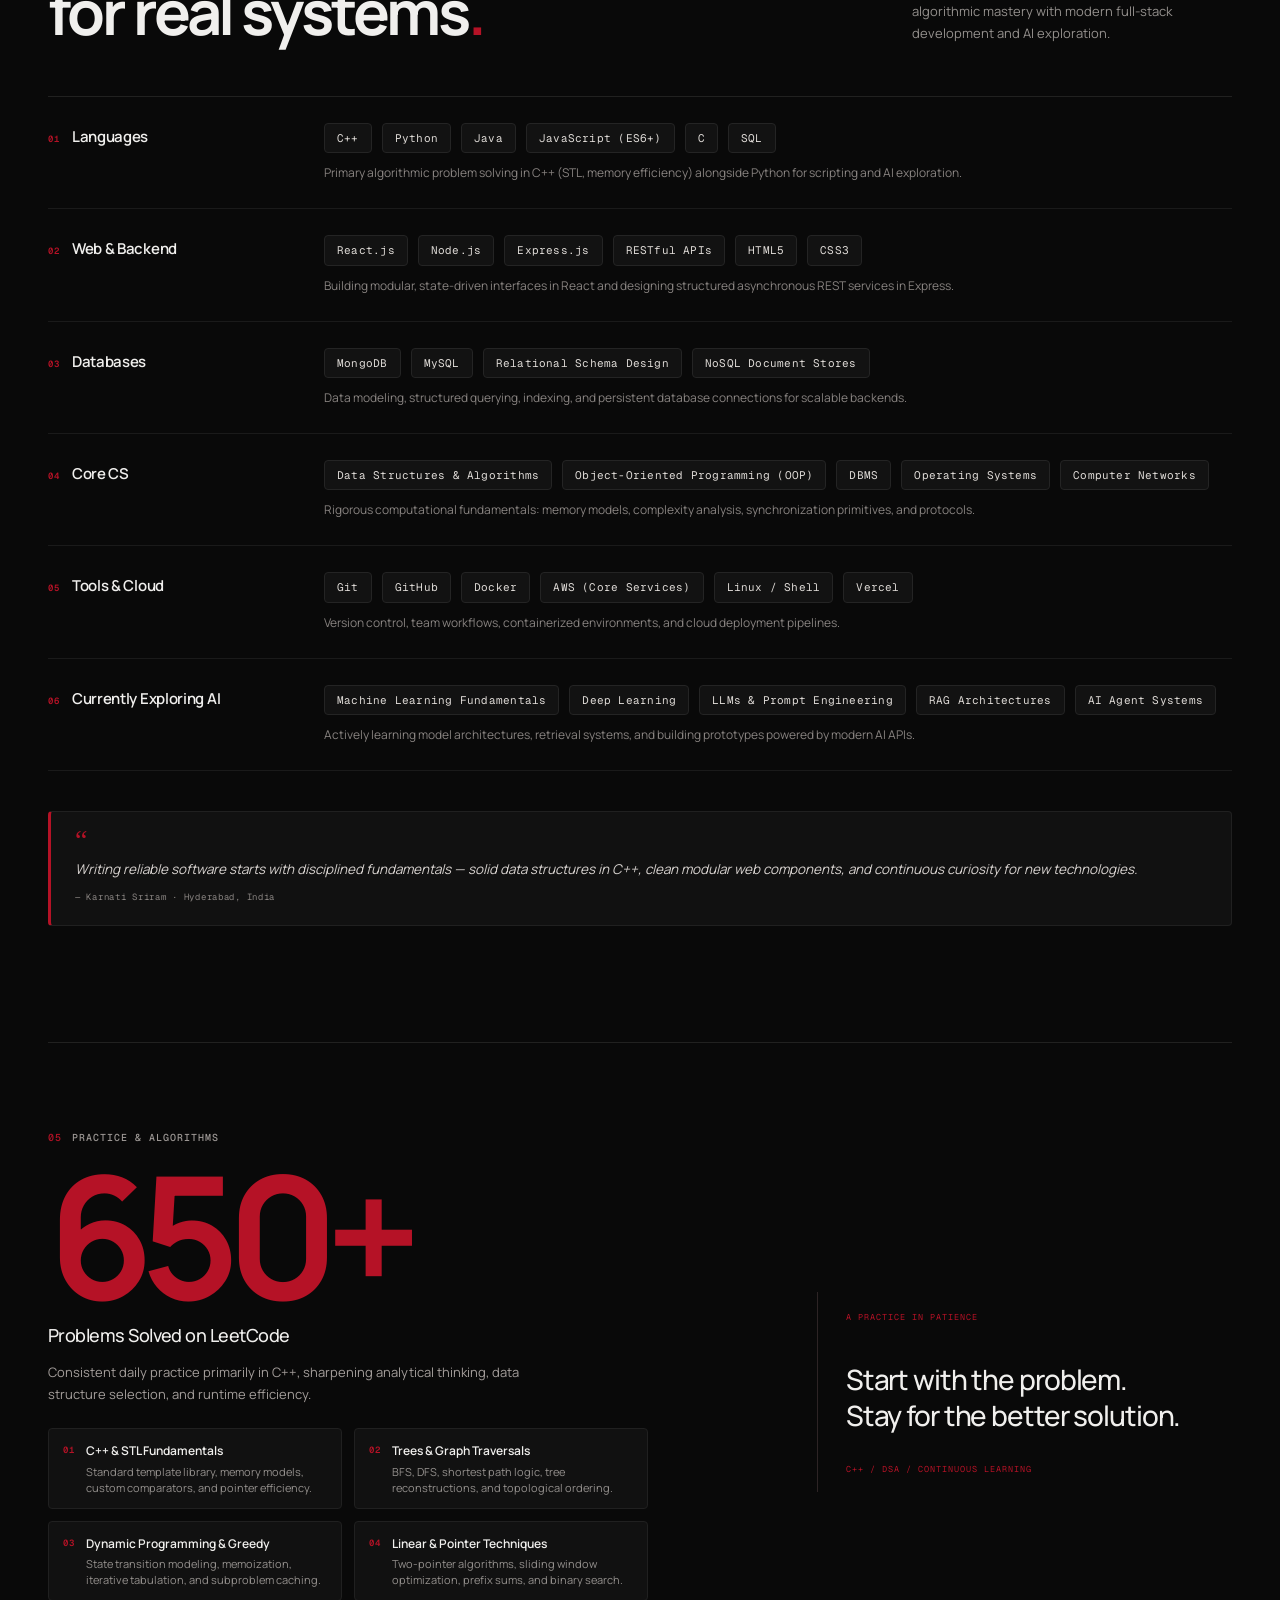
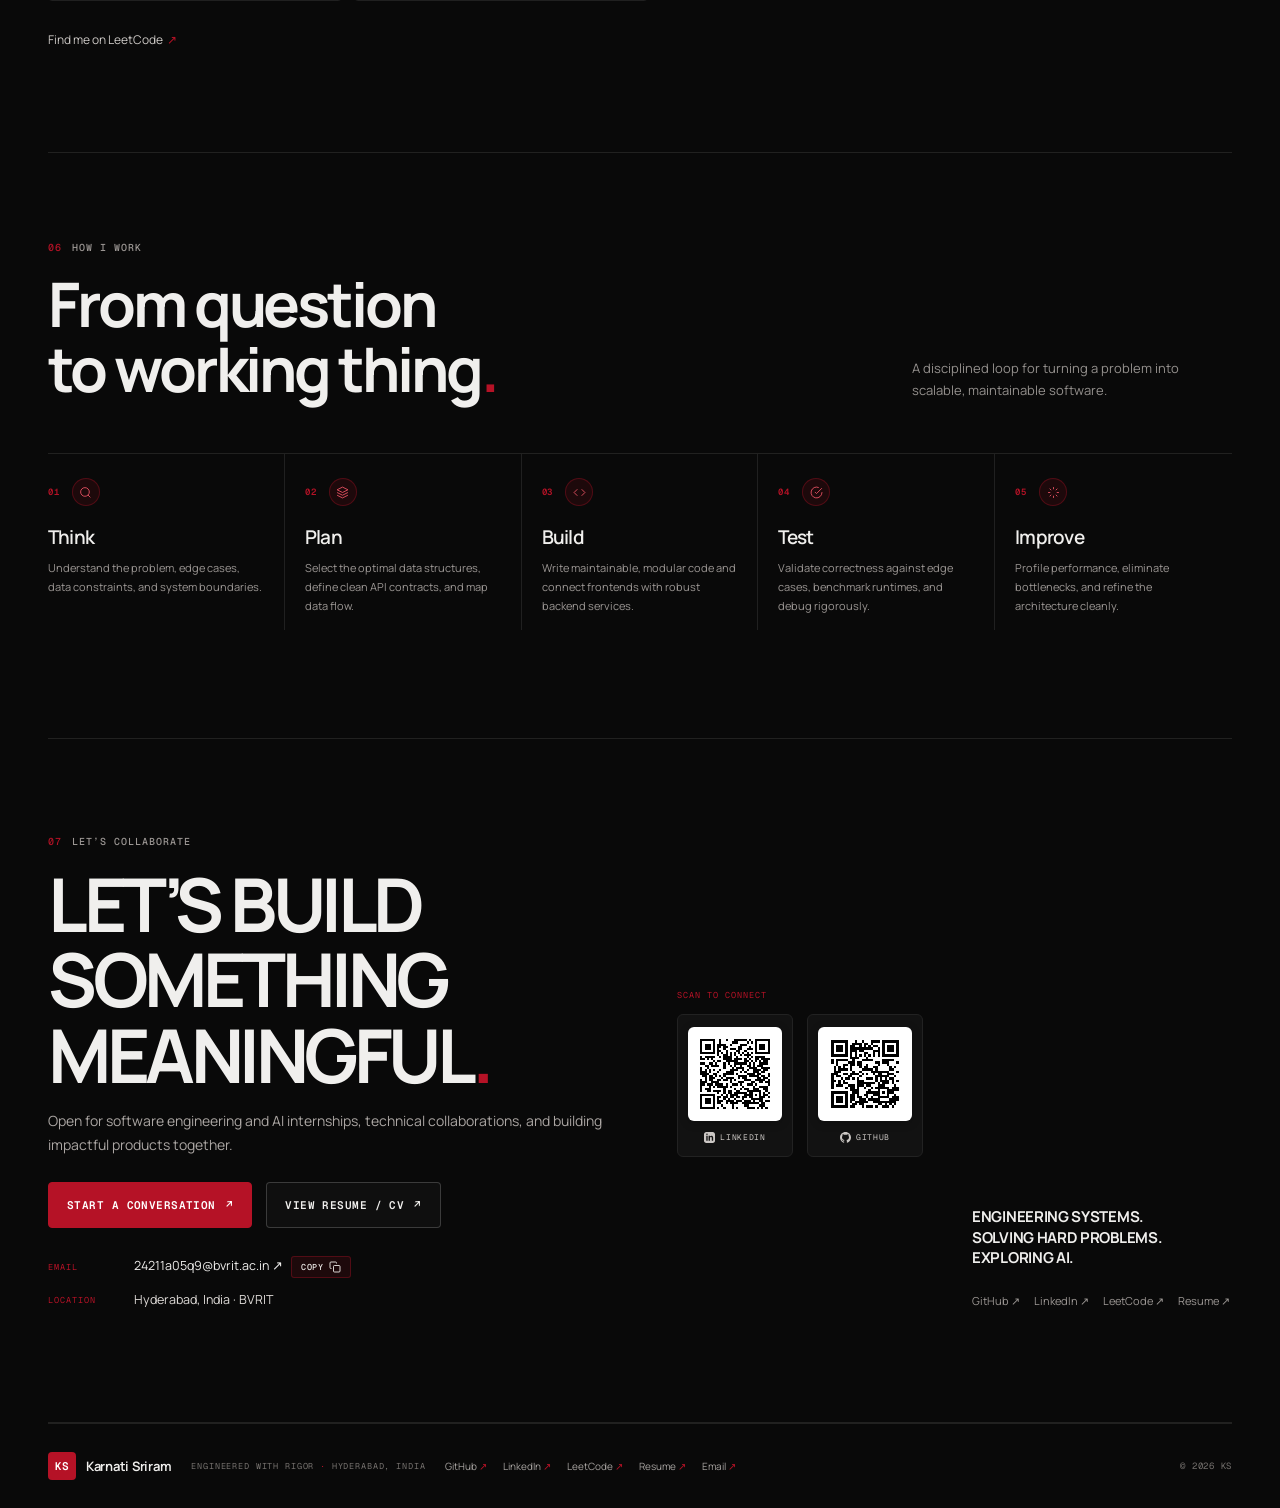
==== commit 66064a95: "Fix QR codes: convert to pure solid black/white vectors with 4-module quiet zone and cache busting" ====
--- a/index.html
+++ b/index.html
@@ -610,7 +610,7 @@
           <div class="contact-qr-grid">
             <a class="qr-card" href="https://www.linkedin.com/in/karnati-sriram-764a4133b/" target="_blank" rel="noreferrer" aria-label="Connect on LinkedIn">
               <div class="qr-image-wrap">
-                <img src="./assets/qr-linkedin.svg" alt="LinkedIn QR Code" width="88" height="88" loading="lazy" />
+                <img src="./assets/qr-linkedin.svg?v=3" alt="LinkedIn QR Code" width="88" height="88" />
               </div>
               <div class="qr-footer">
                 <svg viewBox="0 0 24 24">
@@ -622,7 +622,7 @@
 
             <a class="qr-card" href="https://github.com/karnatisriram2006-lab" target="_blank" rel="noreferrer" aria-label="Explore GitHub profile">
               <div class="qr-image-wrap">
-                <img src="./assets/qr-github.svg" alt="GitHub QR Code" width="88" height="88" loading="lazy" />
+                <img src="./assets/qr-github.svg?v=3" alt="GitHub QR Code" width="88" height="88" />
               </div>
               <div class="qr-footer">
                 <svg viewBox="0 0 24 24">
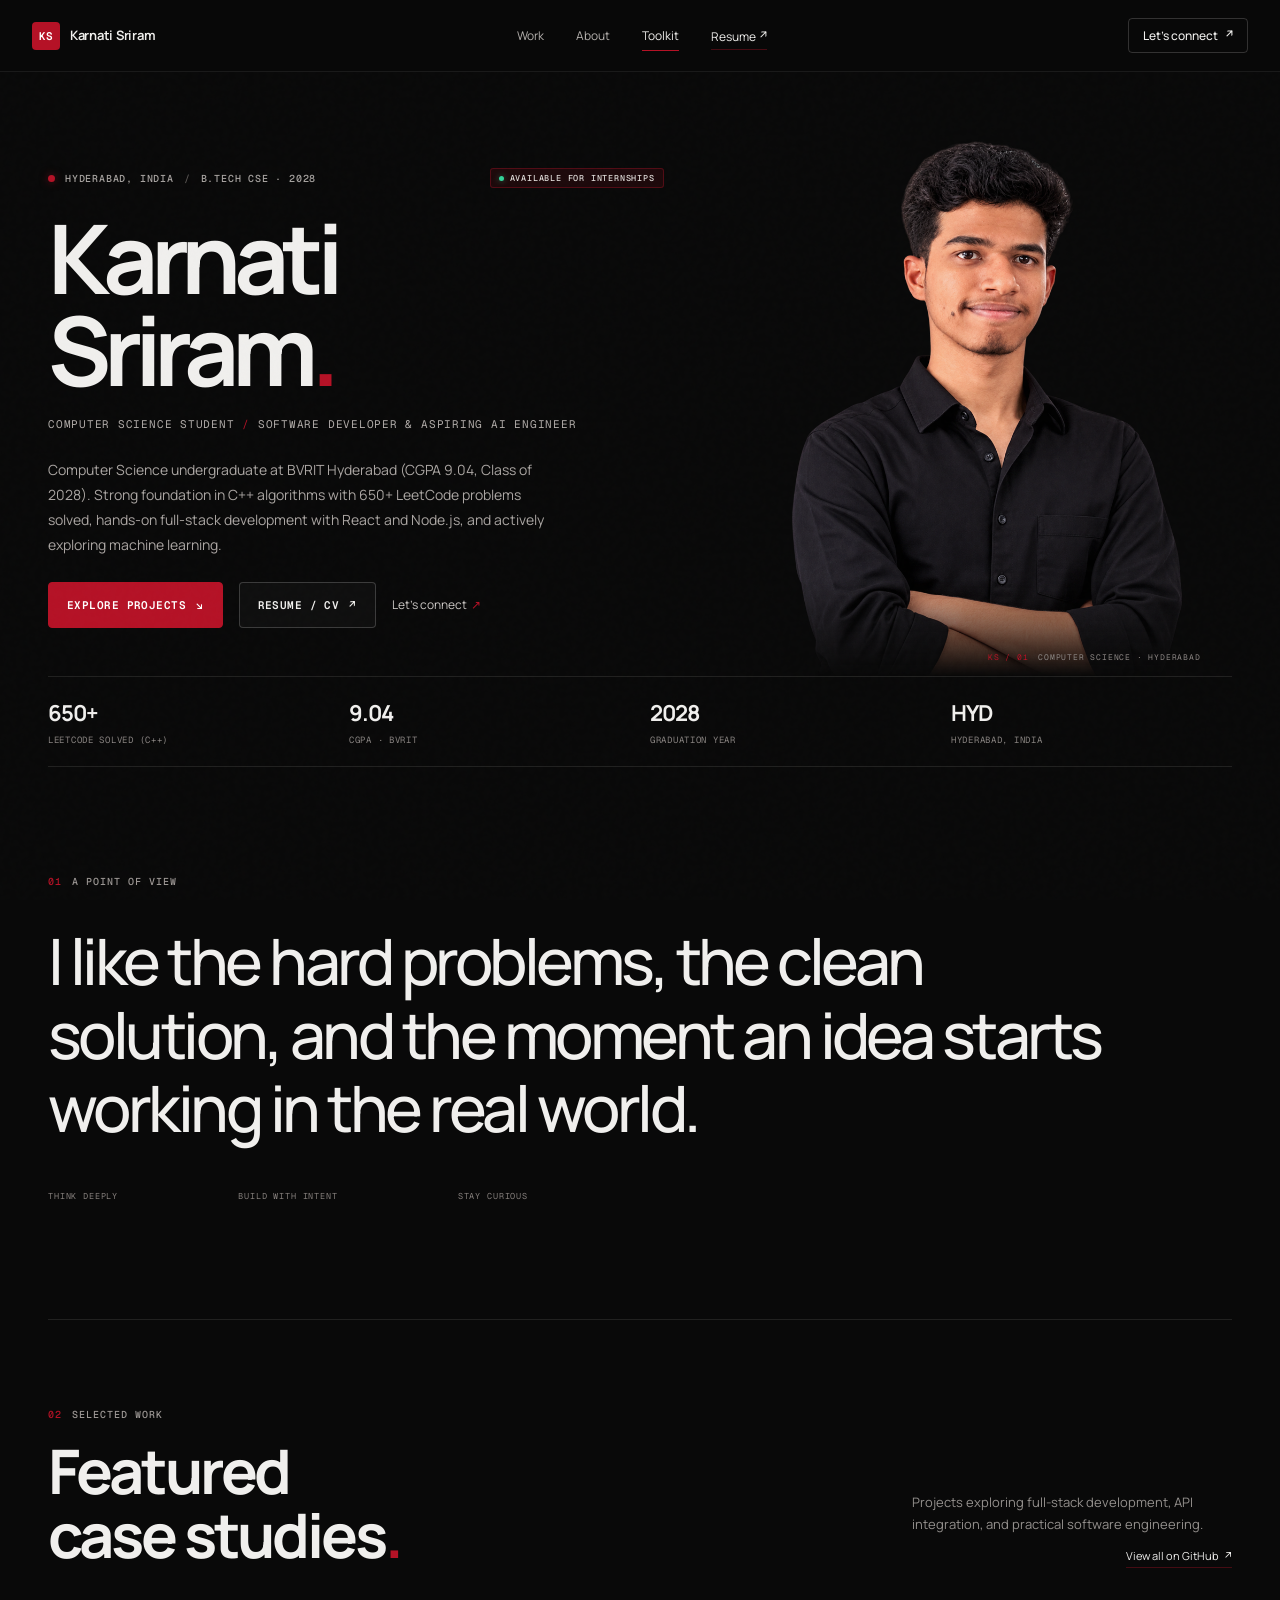
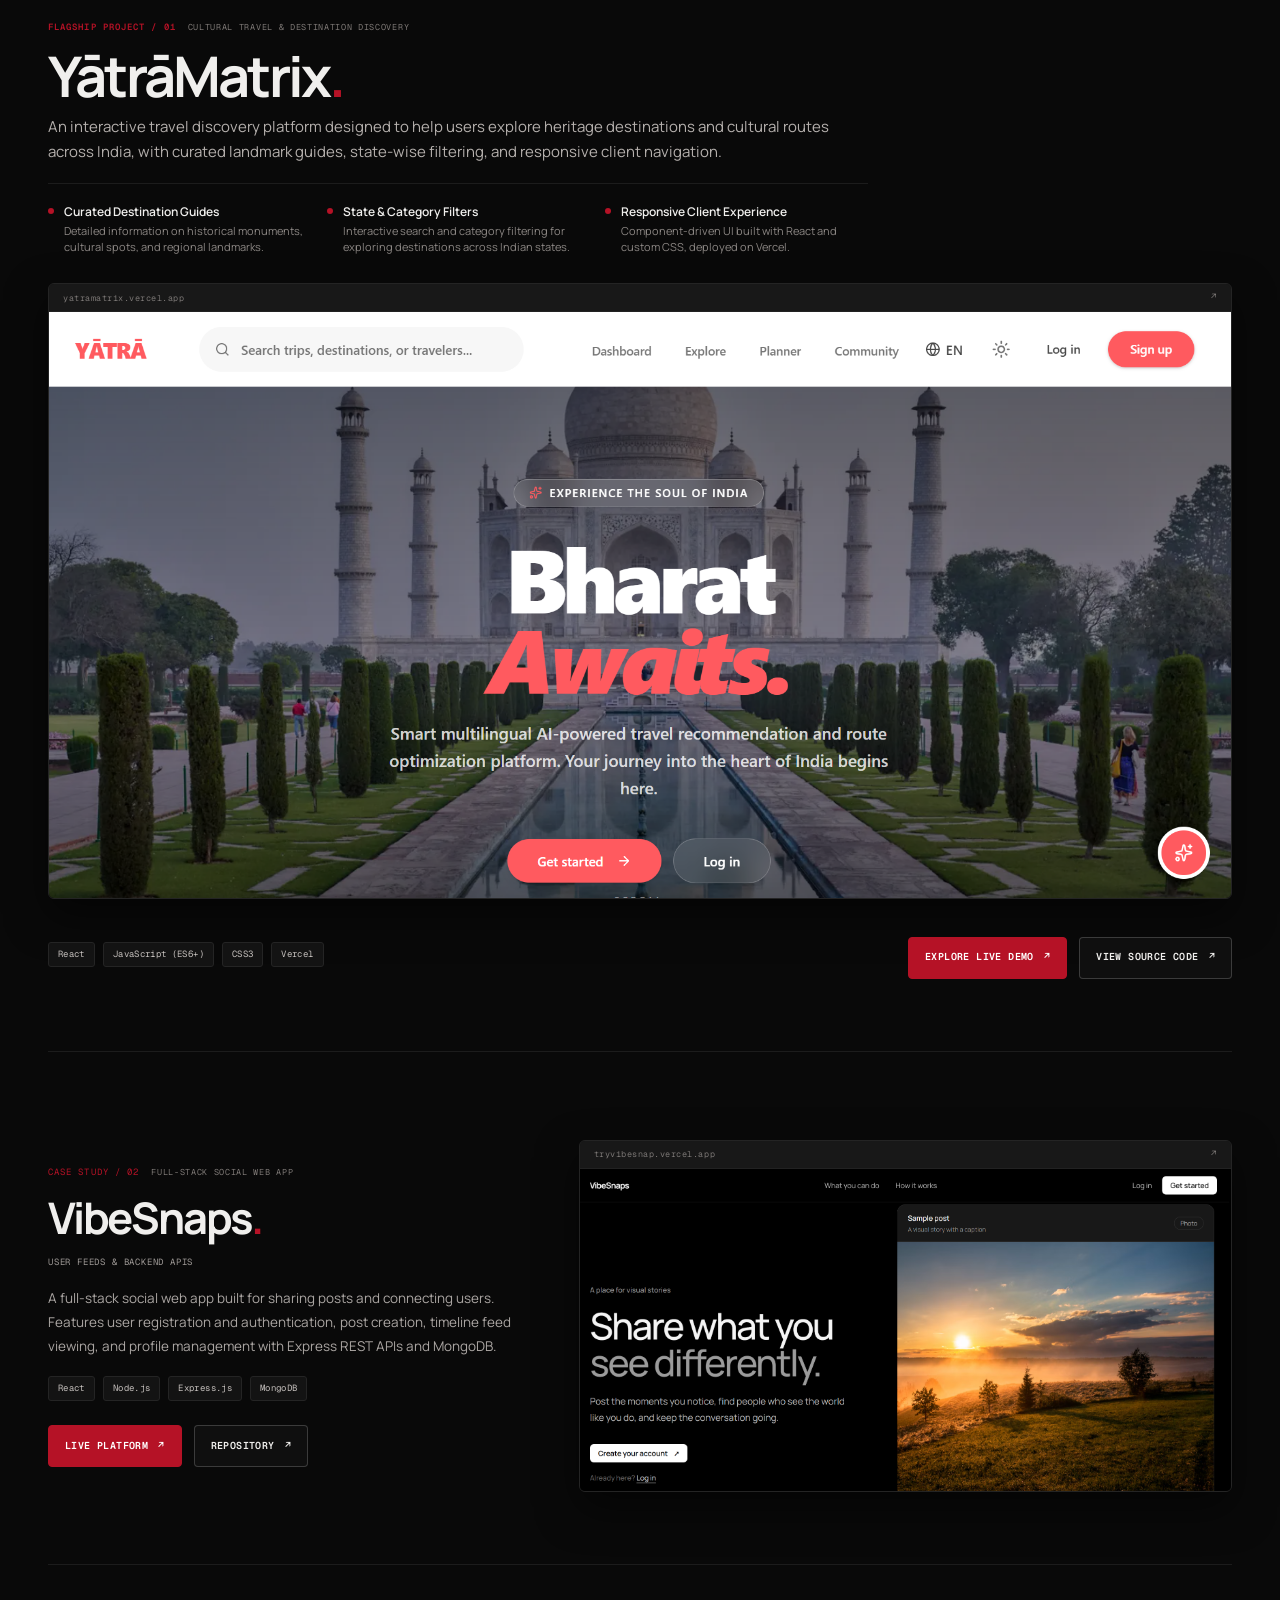
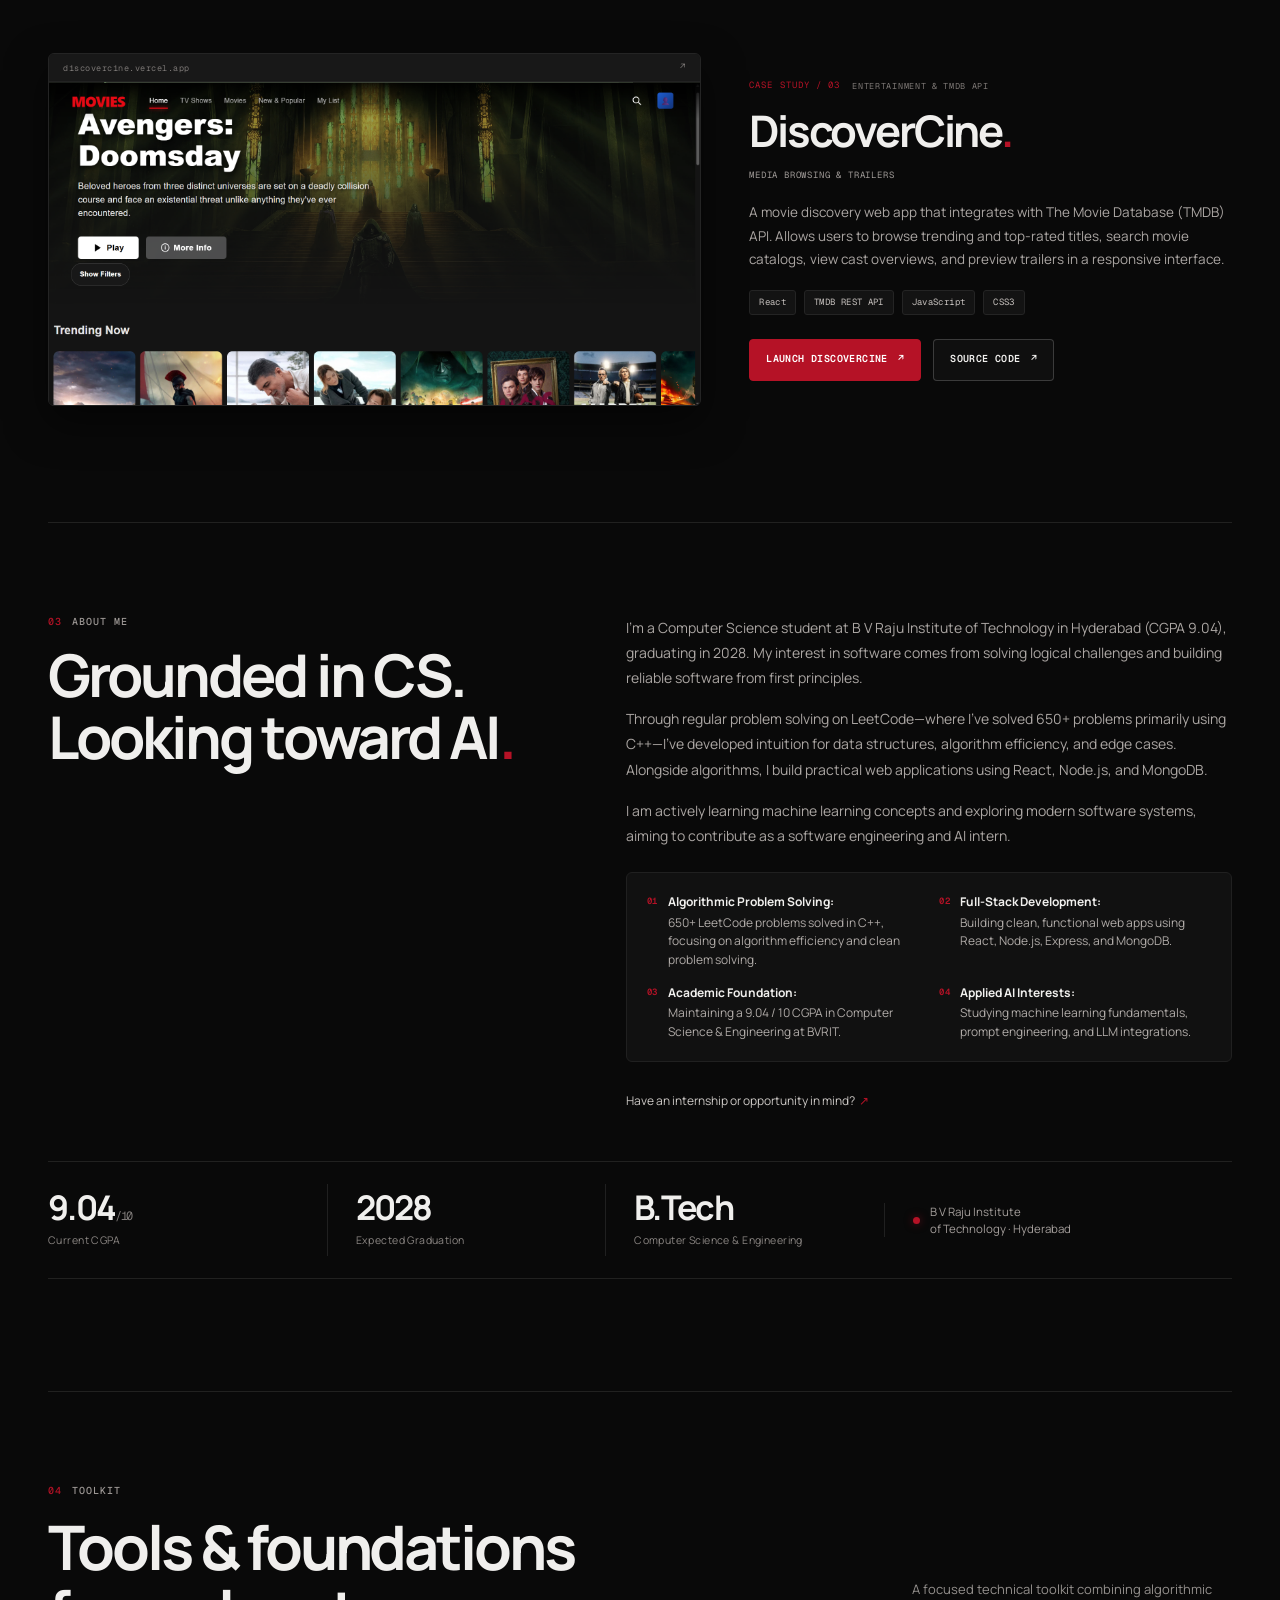
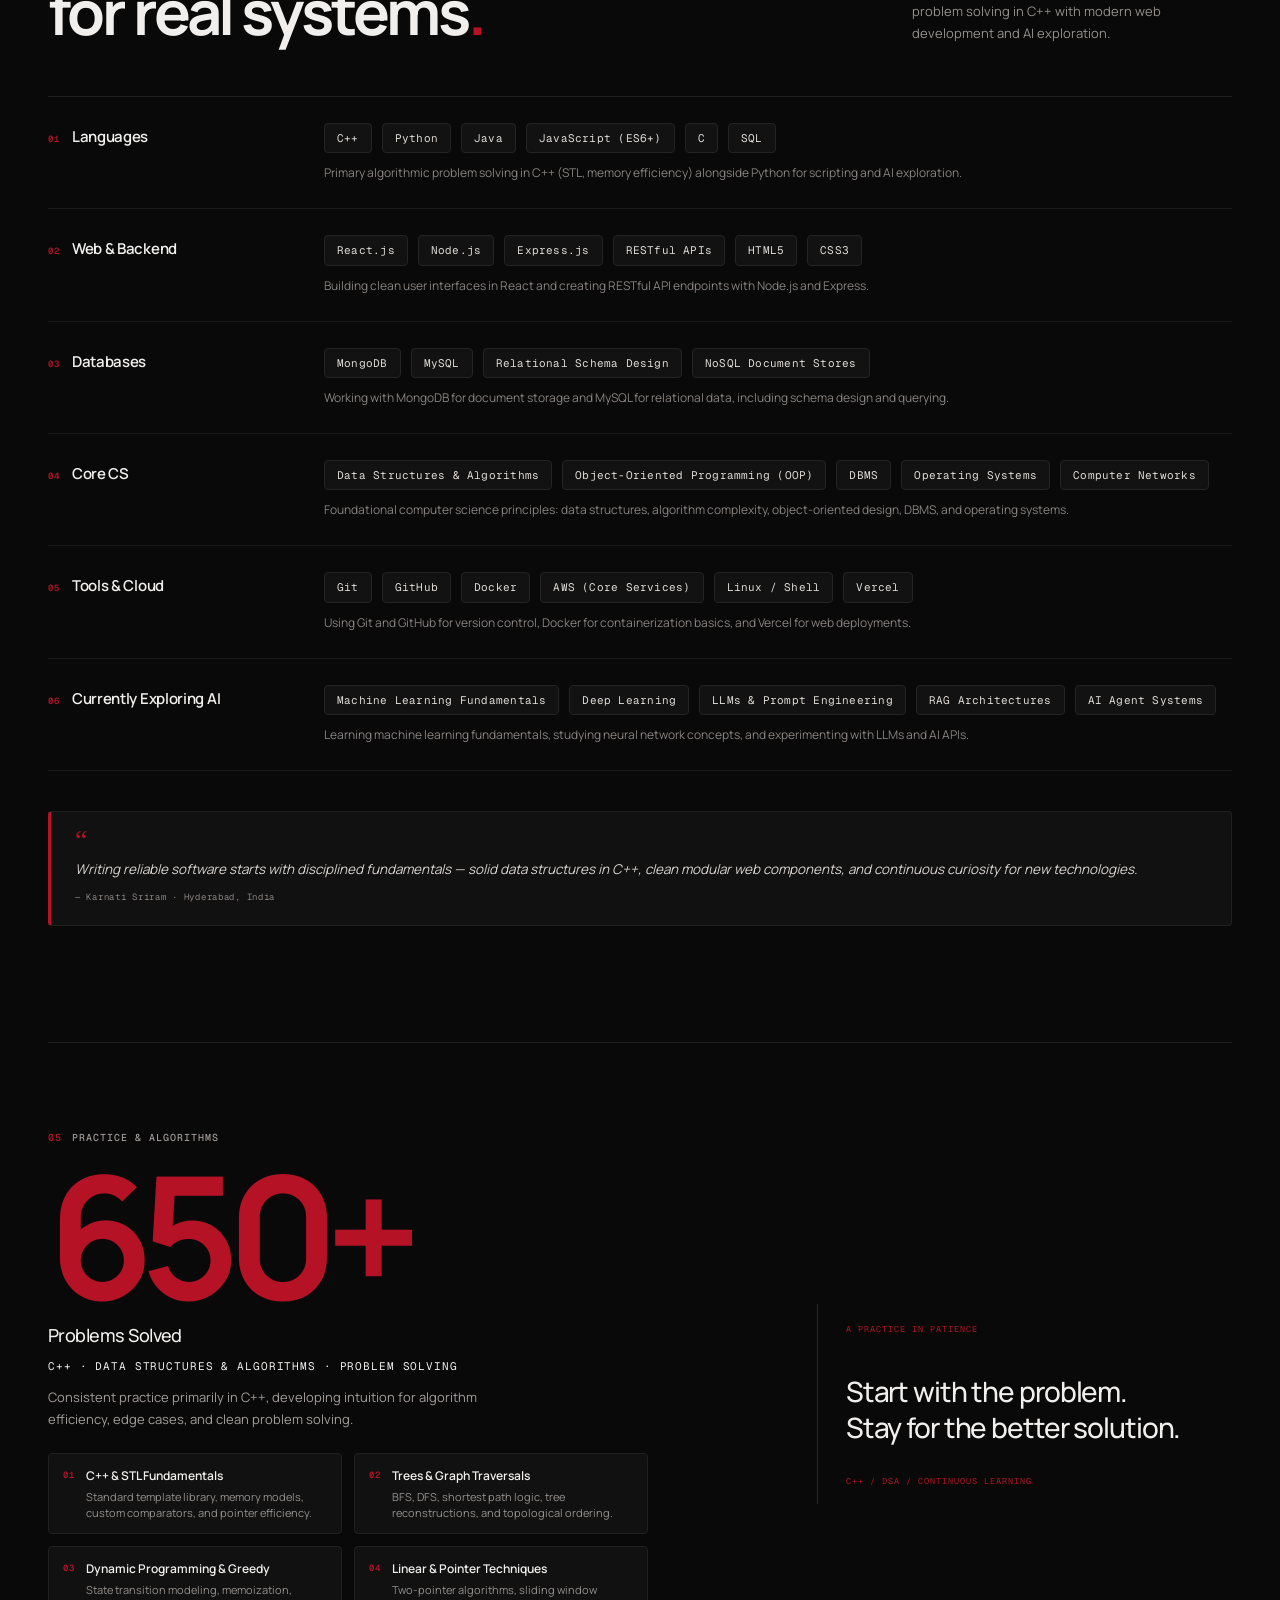
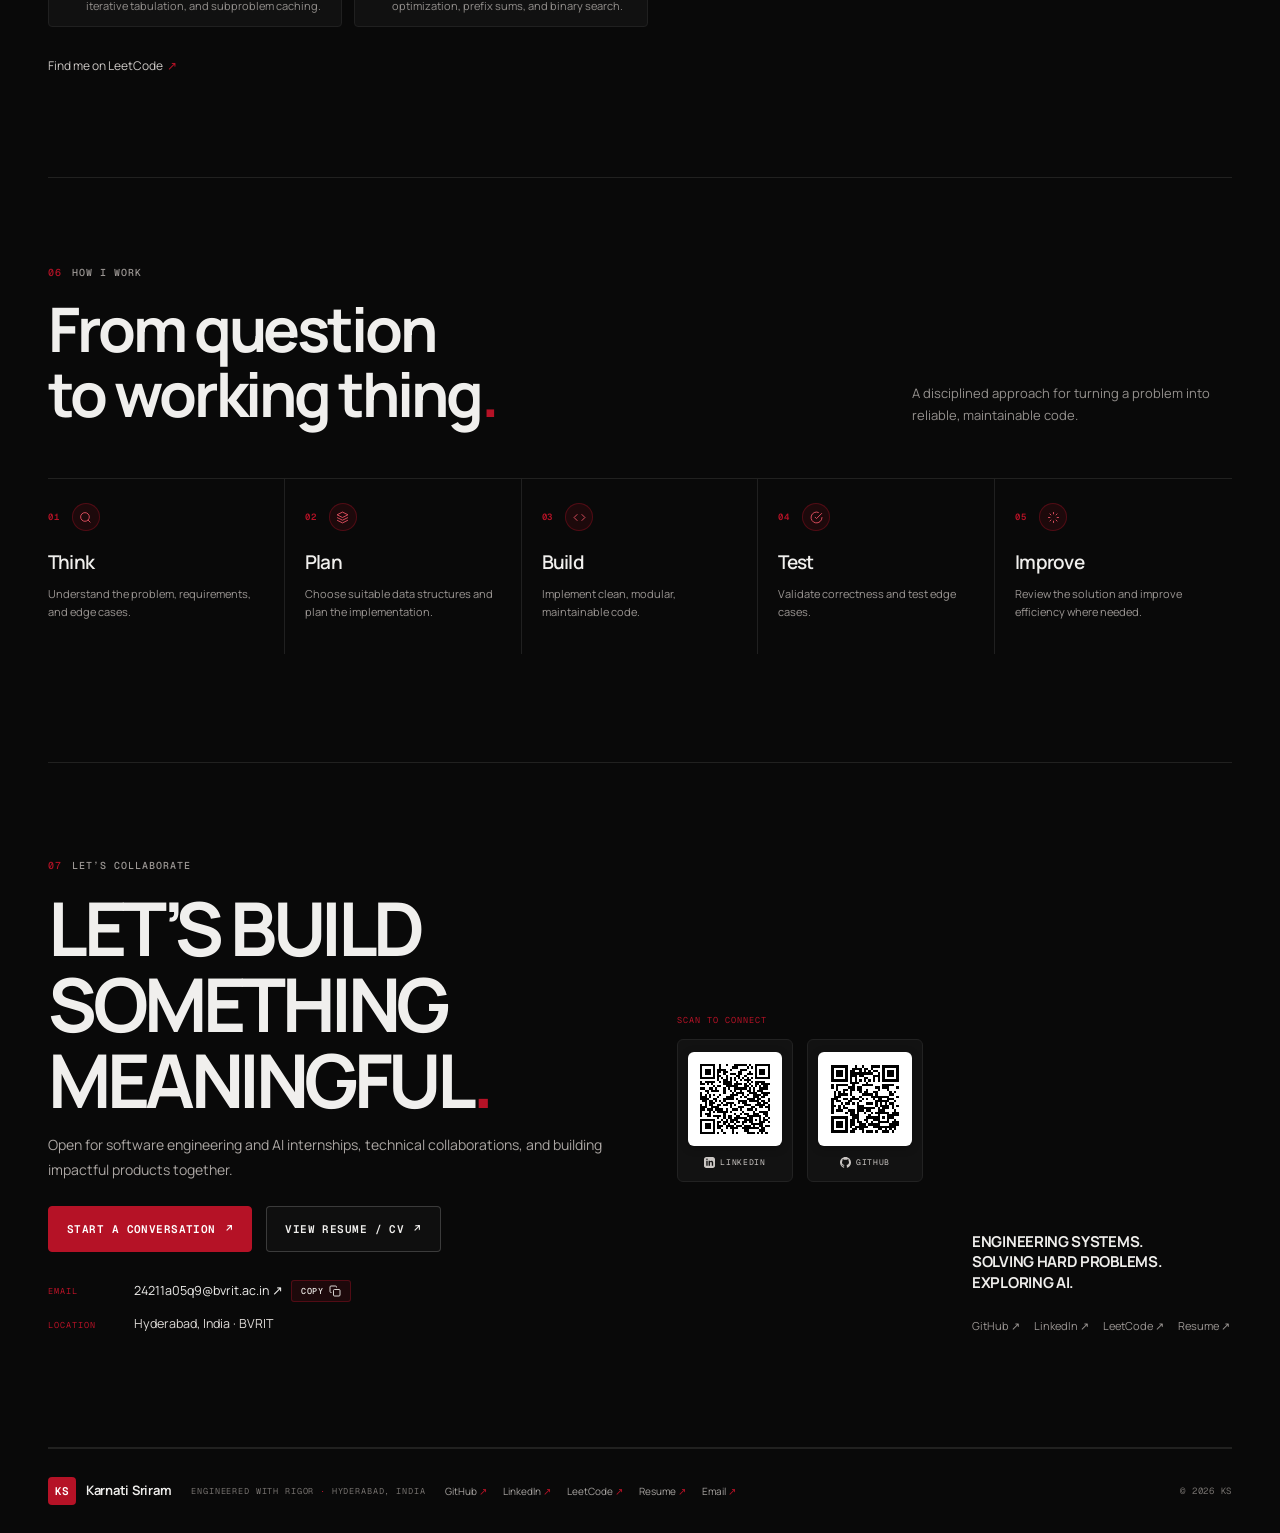
==== commit 68c1d84b: "Refine content accuracy: update project subtitle, toolkit descriptions, process steps, and 650+ Leet" ====
--- a/index.html
+++ b/index.html
@@ -98,7 +98,7 @@
             <h2 id="work-title">Featured<br />case studies<span class="period">.</span></h2>
           </div>
           <div class="section-heading-side">
-            <p class="section-aside">Case studies in user experience, full-stack architecture, and real-time APIs.</p>
+            <p class="section-aside">Projects exploring full-stack development, API integration, and practical software engineering.</p>
             <a class="section-more-link" href="https://github.com/karnatisriram2006-lab" target="_blank" rel="noreferrer">
               <span>View all on GitHub</span><span class="arrow" aria-hidden="true">↗</span>
             </a>
@@ -281,7 +281,7 @@
                 <span class="pillar-bullet mono">01</span>
                 <div>
                   <strong>Algorithmic Problem Solving:</strong>
-                  <span>650+ LeetCode problems solved in C++, focusing on memory efficiency and optimal runtime.</span>
+                  <span>650+ LeetCode problems solved in C++, focusing on algorithm efficiency and clean problem solving.</span>
                 </div>
               </div>
               <div class="about-pillar">
@@ -338,7 +338,7 @@
             <p class="section-kicker"><span class="section-number">04</span> Toolkit</p>
             <h2 id="toolkit-title">Tools &amp; foundations<br />for real systems<span class="period">.</span></h2>
           </div>
-          <p class="section-aside">A disciplined technical toolkit combining low-level algorithmic mastery with modern full-stack development and AI exploration.</p>
+          <p class="section-aside">A focused technical toolkit combining algorithmic problem solving in C++ with modern web development and AI exploration.</p>
         </div>
 
         <div class="editorial-toolkit reveal">
@@ -374,7 +374,7 @@
                 <span class="skill-token">HTML5</span>
                 <span class="skill-token">CSS3</span>
               </div>
-              <p class="toolkit-subtext">Building modular, state-driven interfaces in React and designing structured asynchronous REST services in Express.</p>
+              <p class="toolkit-subtext">Building clean user interfaces in React and creating RESTful API endpoints with Node.js and Express.</p>
             </div>
           </div>
 
@@ -390,7 +390,7 @@
                 <span class="skill-token">Relational Schema Design</span>
                 <span class="skill-token">NoSQL Document Stores</span>
               </div>
-              <p class="toolkit-subtext">Data modeling, structured querying, indexing, and persistent database connections for scalable backends.</p>
+              <p class="toolkit-subtext">Working with MongoDB for document storage and MySQL for relational data, including schema design and querying.</p>
             </div>
           </div>
 
@@ -407,7 +407,7 @@
                 <span class="skill-token">Operating Systems</span>
                 <span class="skill-token">Computer Networks</span>
               </div>
-              <p class="toolkit-subtext">Rigorous computational fundamentals: memory models, complexity analysis, synchronization primitives, and protocols.</p>
+              <p class="toolkit-subtext">Foundational computer science principles: data structures, algorithm complexity, object-oriented design, DBMS, and operating systems.</p>
             </div>
           </div>
 
@@ -425,7 +425,7 @@
                 <span class="skill-token">Linux / Shell</span>
                 <span class="skill-token">Vercel</span>
               </div>
-              <p class="toolkit-subtext">Version control, team workflows, containerized environments, and cloud deployment pipelines.</p>
+              <p class="toolkit-subtext">Using Git and GitHub for version control, Docker for containerization basics, and Vercel for web deployments.</p>
             </div>
           </div>
 
@@ -442,7 +442,7 @@
                 <span class="skill-token">RAG Architectures</span>
                 <span class="skill-token">AI Agent Systems</span>
               </div>
-              <p class="toolkit-subtext">Actively learning model architectures, retrieval systems, and building prototypes powered by modern AI APIs.</p>
+              <p class="toolkit-subtext">Learning machine learning fundamentals, studying neural network concepts, and experimenting with LLMs and AI APIs.</p>
             </div>
           </div>
         </div>
@@ -459,8 +459,9 @@
         <div class="achievement-copy reveal">
           <p class="section-kicker"><span class="section-number">05</span> Practice &amp; Algorithms</p>
           <h2 id="achievement-title"><span>650+</span></h2>
-          <p class="achievement-label">Problems Solved on LeetCode</p>
-          <p class="achievement-note">Consistent daily practice primarily in C++, sharpening analytical thinking, data structure selection, and runtime efficiency.</p>
+          <p class="achievement-label">Problems Solved</p>
+          <p class="mono" style="color: var(--accent); font-size: 11px; letter-spacing: 0.08em; margin-top: 6px;">C++ · DATA STRUCTURES &amp; ALGORITHMS · PROBLEM SOLVING</p>
+          <p class="achievement-note">Consistent practice primarily in C++, developing intuition for algorithm efficiency, edge cases, and clean problem solving.</p>
 
           <div class="problem-focus-grid">
             <div class="focus-card">
@@ -511,7 +512,7 @@
             <p class="section-kicker"><span class="section-number">06</span> How I work</p>
             <h2 id="process-title">From question<br />to working thing<span class="period">.</span></h2>
           </div>
-          <p class="section-aside">A disciplined loop for turning a problem into scalable, maintainable software.</p>
+          <p class="section-aside">A disciplined approach for turning a problem into reliable, maintainable code.</p>
         </div>
         <ol class="process-list">
           <li class="process-step reveal">
@@ -522,7 +523,7 @@
               </div>
             </div>
             <h3>Think</h3>
-            <p>Understand the problem, edge cases, data constraints, and system boundaries.</p>
+            <p>Understand the problem, requirements, and edge cases.</p>
           </li>
           <li class="process-step reveal">
             <div class="process-header">
@@ -532,7 +533,7 @@
               </div>
             </div>
             <h3>Plan</h3>
-            <p>Select the optimal data structures, define clean API contracts, and map data flow.</p>
+            <p>Choose suitable data structures and plan the implementation.</p>
           </li>
           <li class="process-step reveal">
             <div class="process-header">
@@ -542,7 +543,7 @@
               </div>
             </div>
             <h3>Build</h3>
-            <p>Write maintainable, modular code and connect frontends with robust backend services.</p>
+            <p>Implement clean, modular, maintainable code.</p>
           </li>
           <li class="process-step reveal">
             <div class="process-header">
@@ -552,7 +553,7 @@
               </div>
             </div>
             <h3>Test</h3>
-            <p>Validate correctness against edge cases, benchmark runtimes, and debug rigorously.</p>
+            <p>Validate correctness and test edge cases.</p>
           </li>
           <li class="process-step reveal">
             <div class="process-header">
@@ -562,7 +563,7 @@
               </div>
             </div>
             <h3>Improve</h3>
-            <p>Profile performance, eliminate bottlenecks, and refine the architecture cleanly.</p>
+            <p>Review the solution and improve efficiency where needed.</p>
           </li>
         </ol>
       </section>
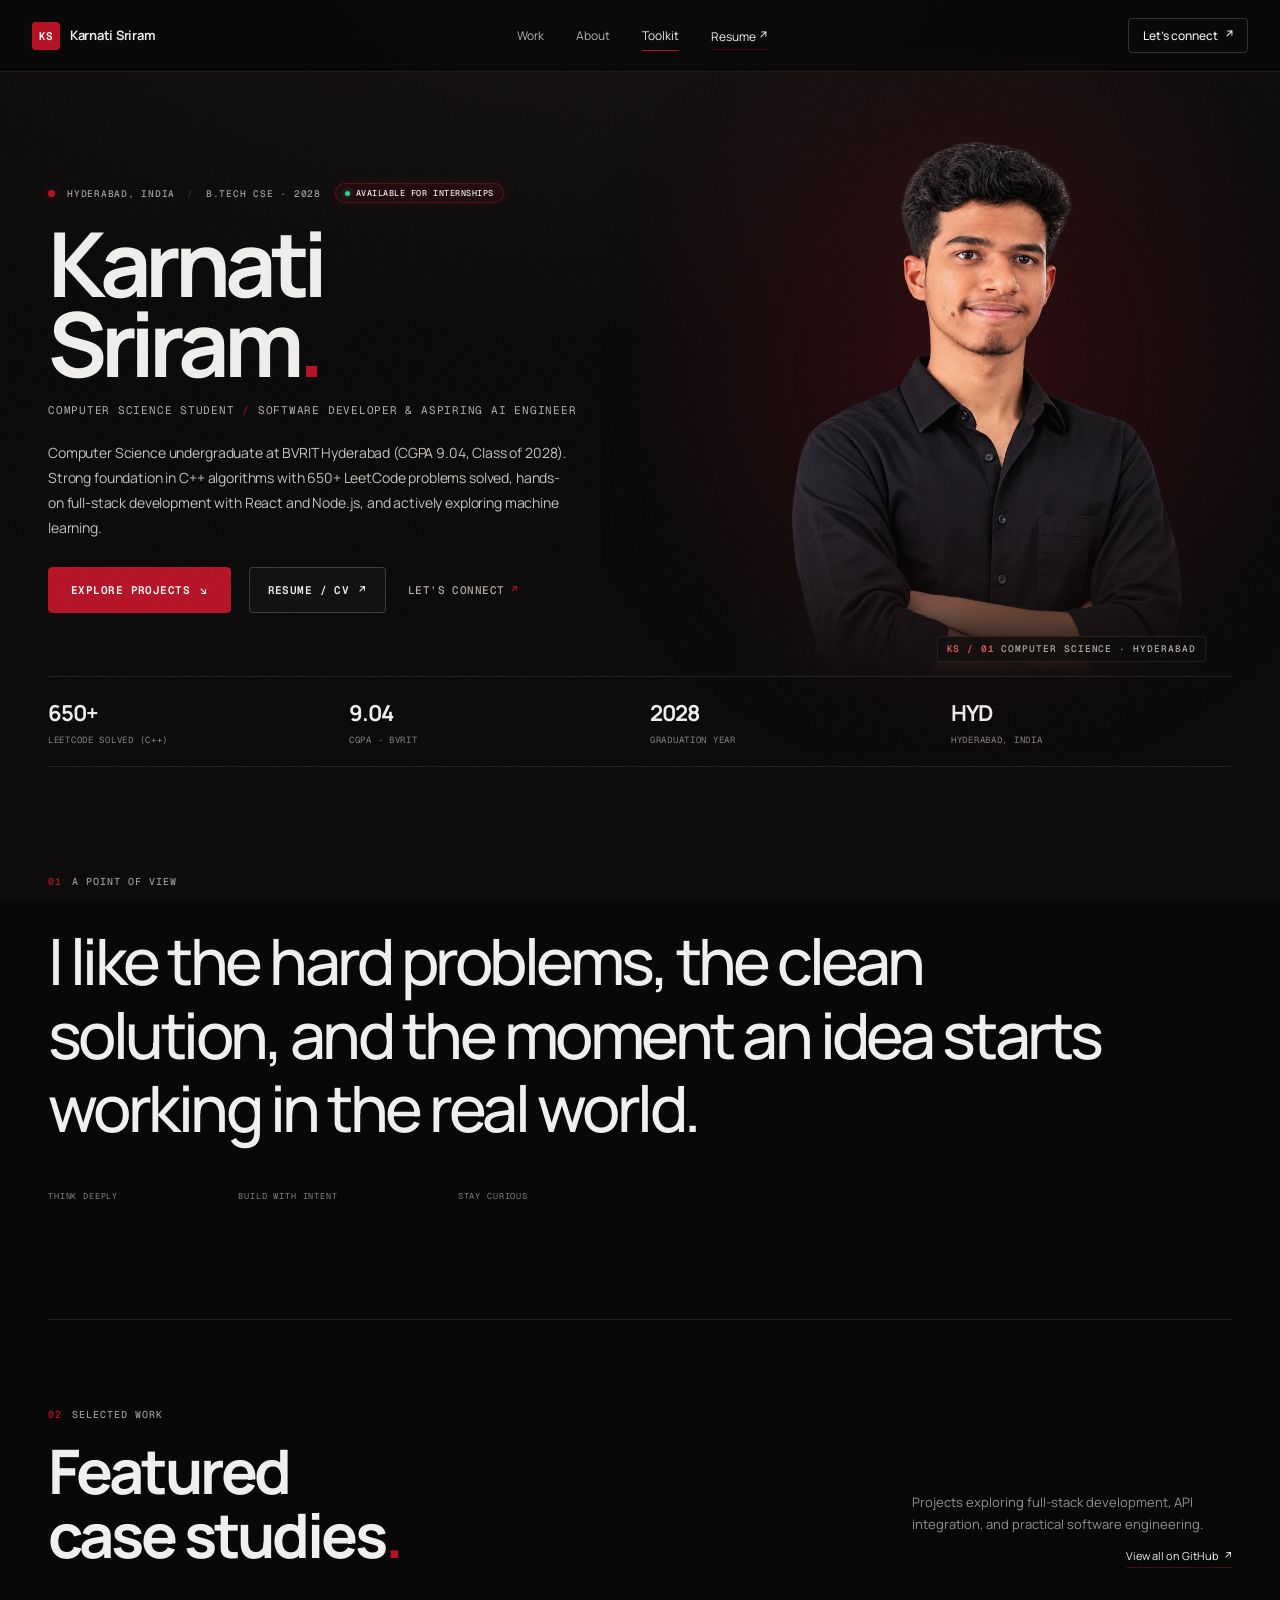
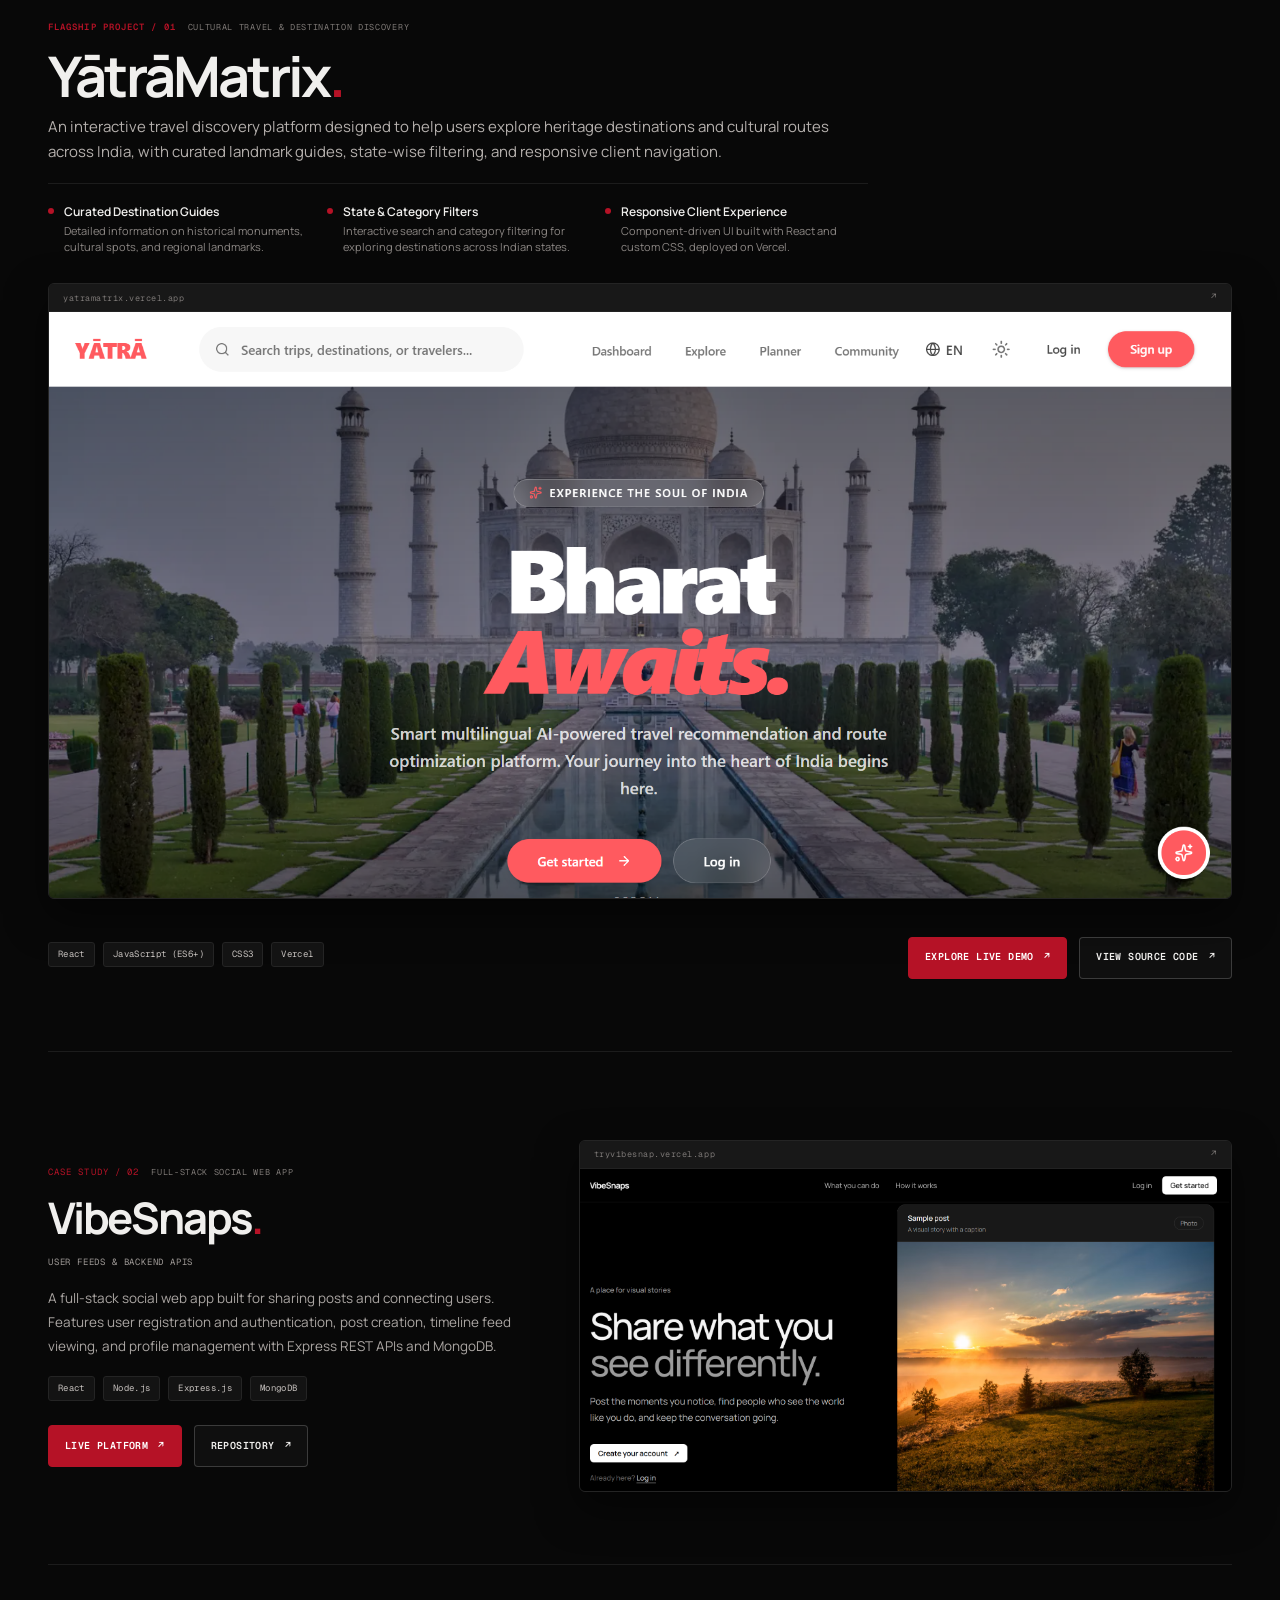
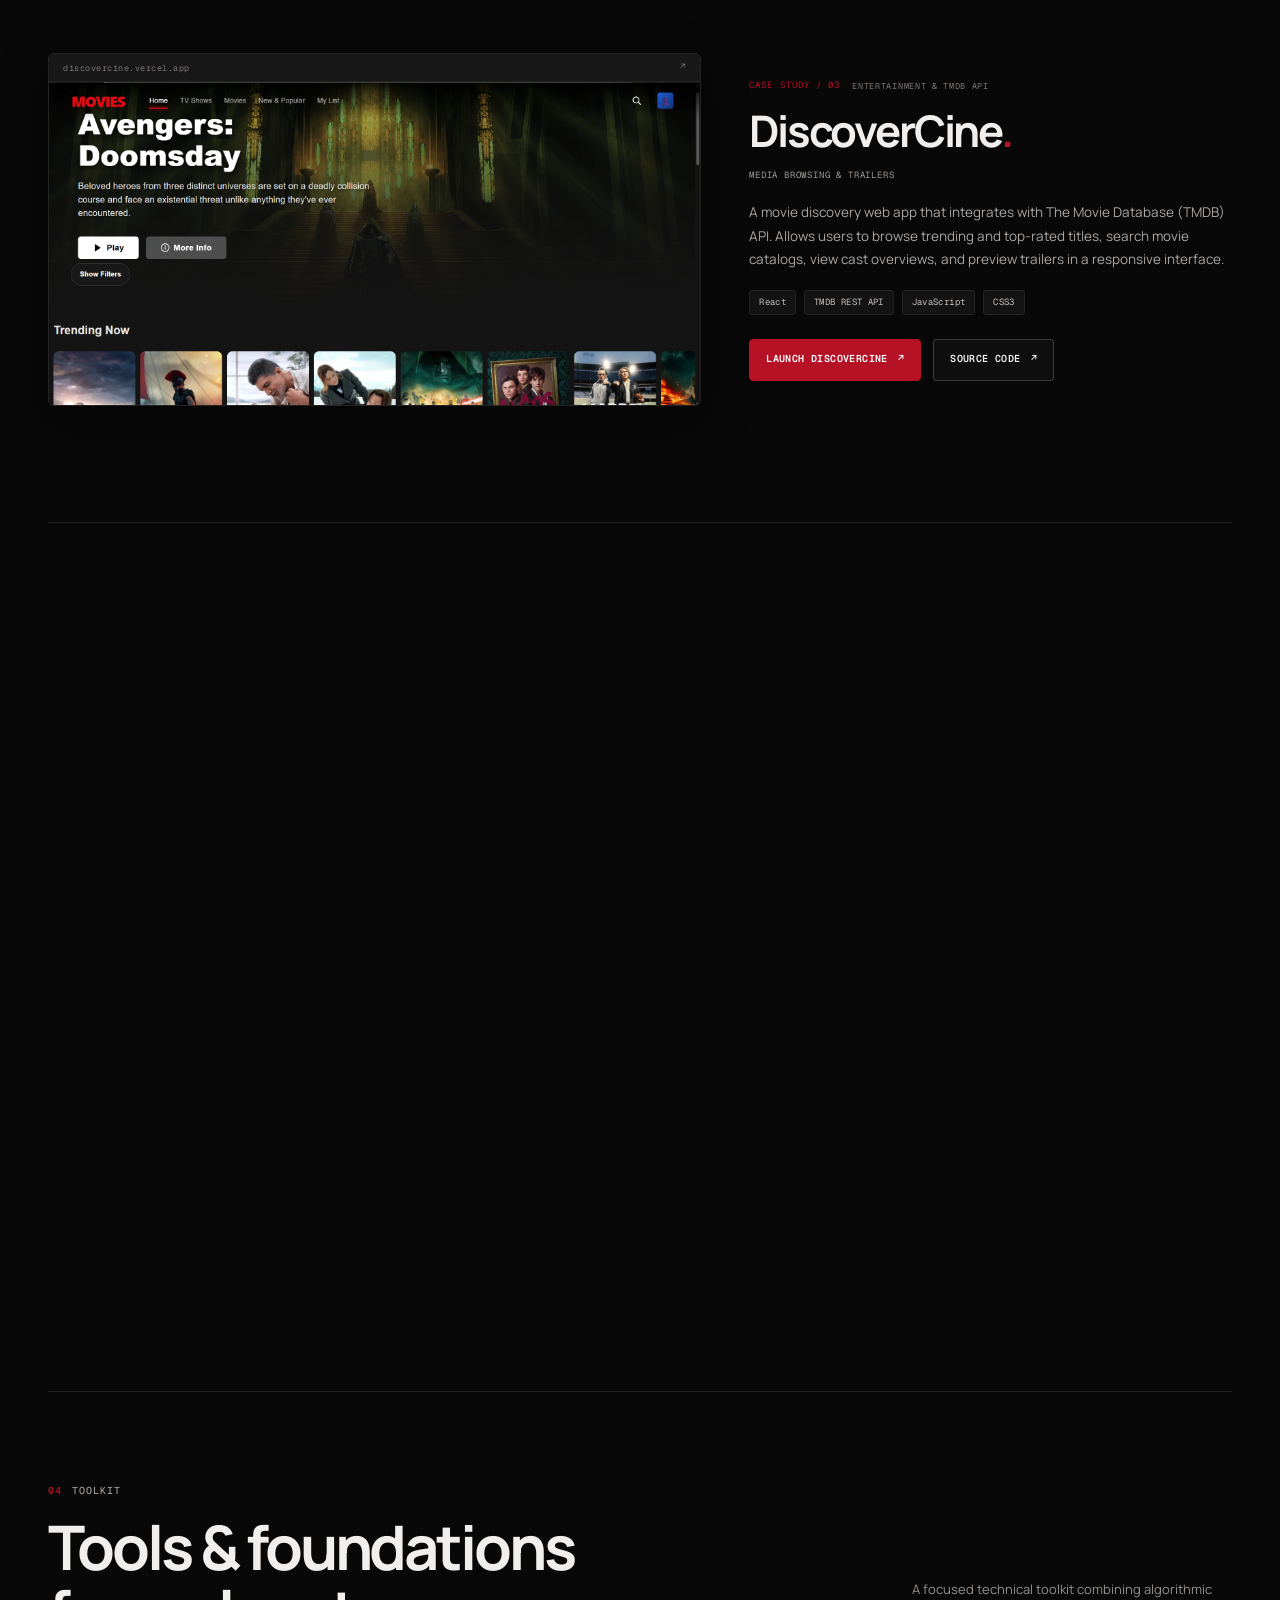
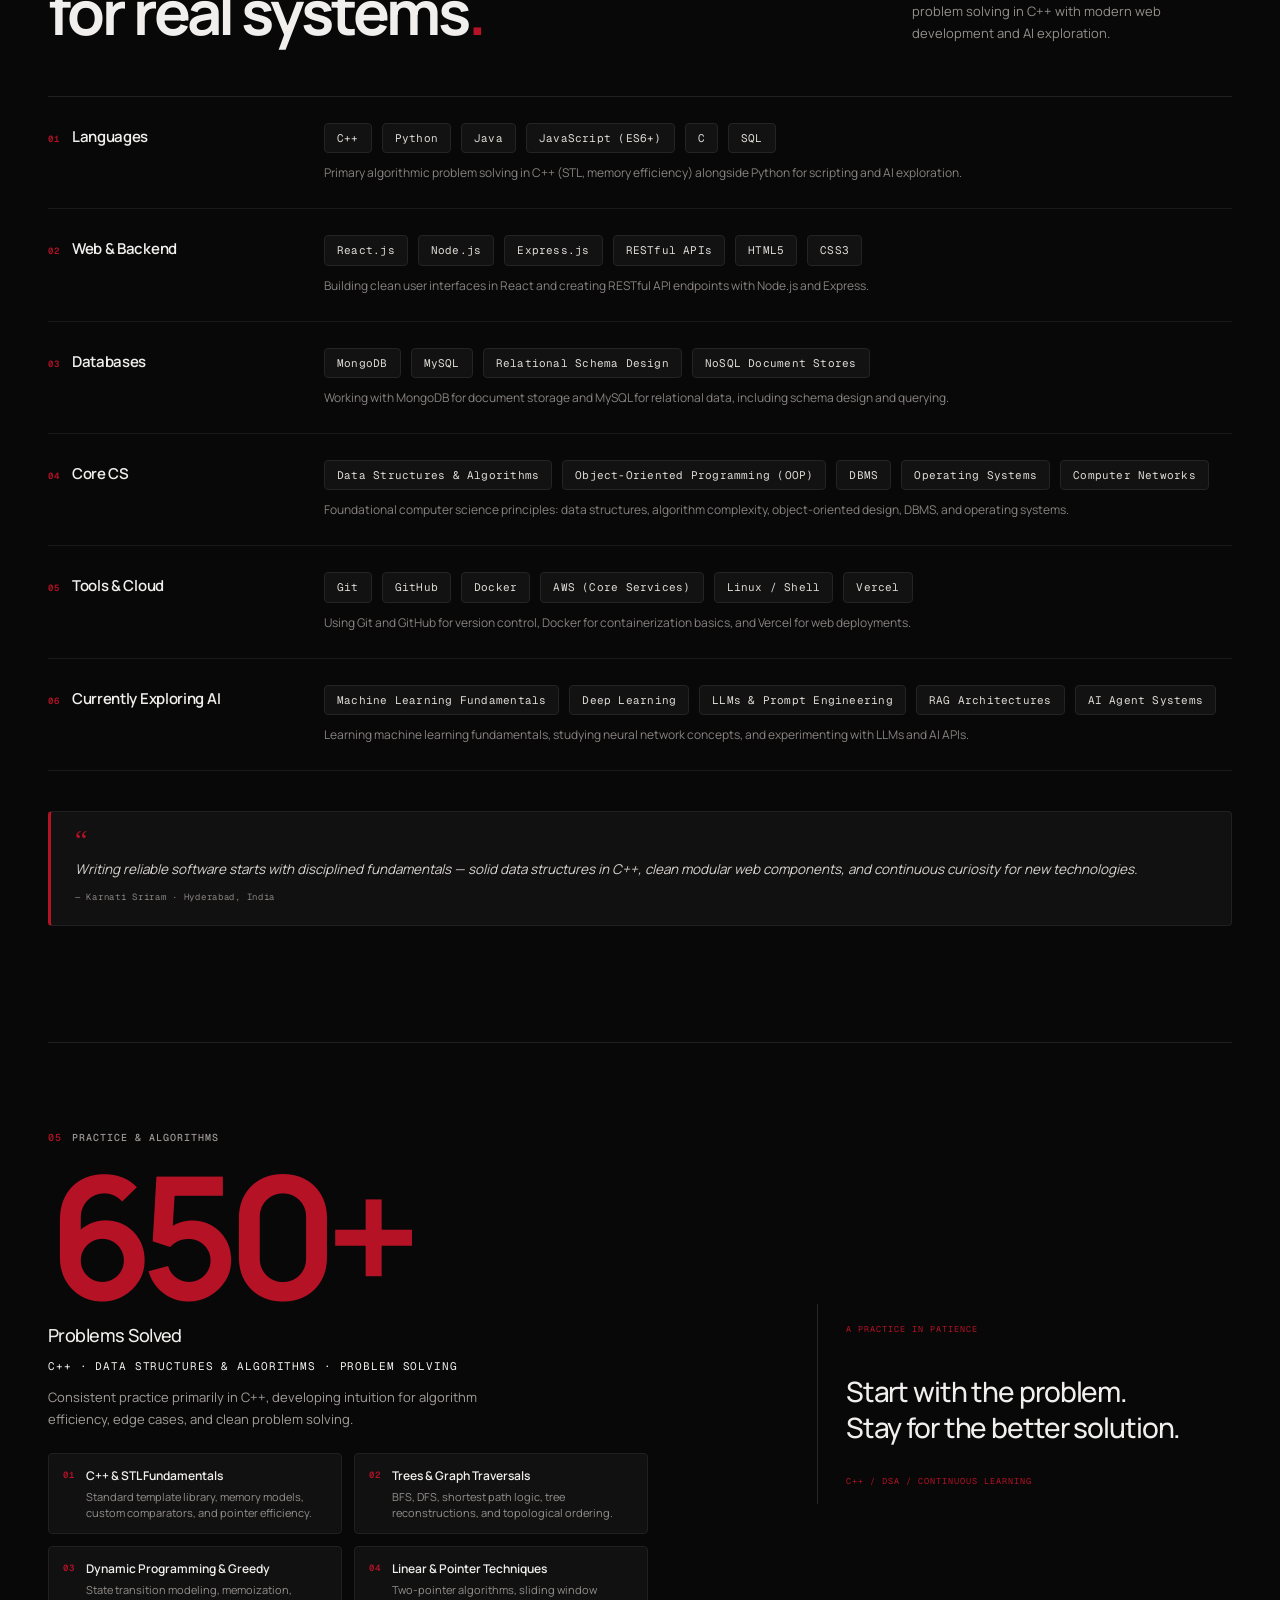
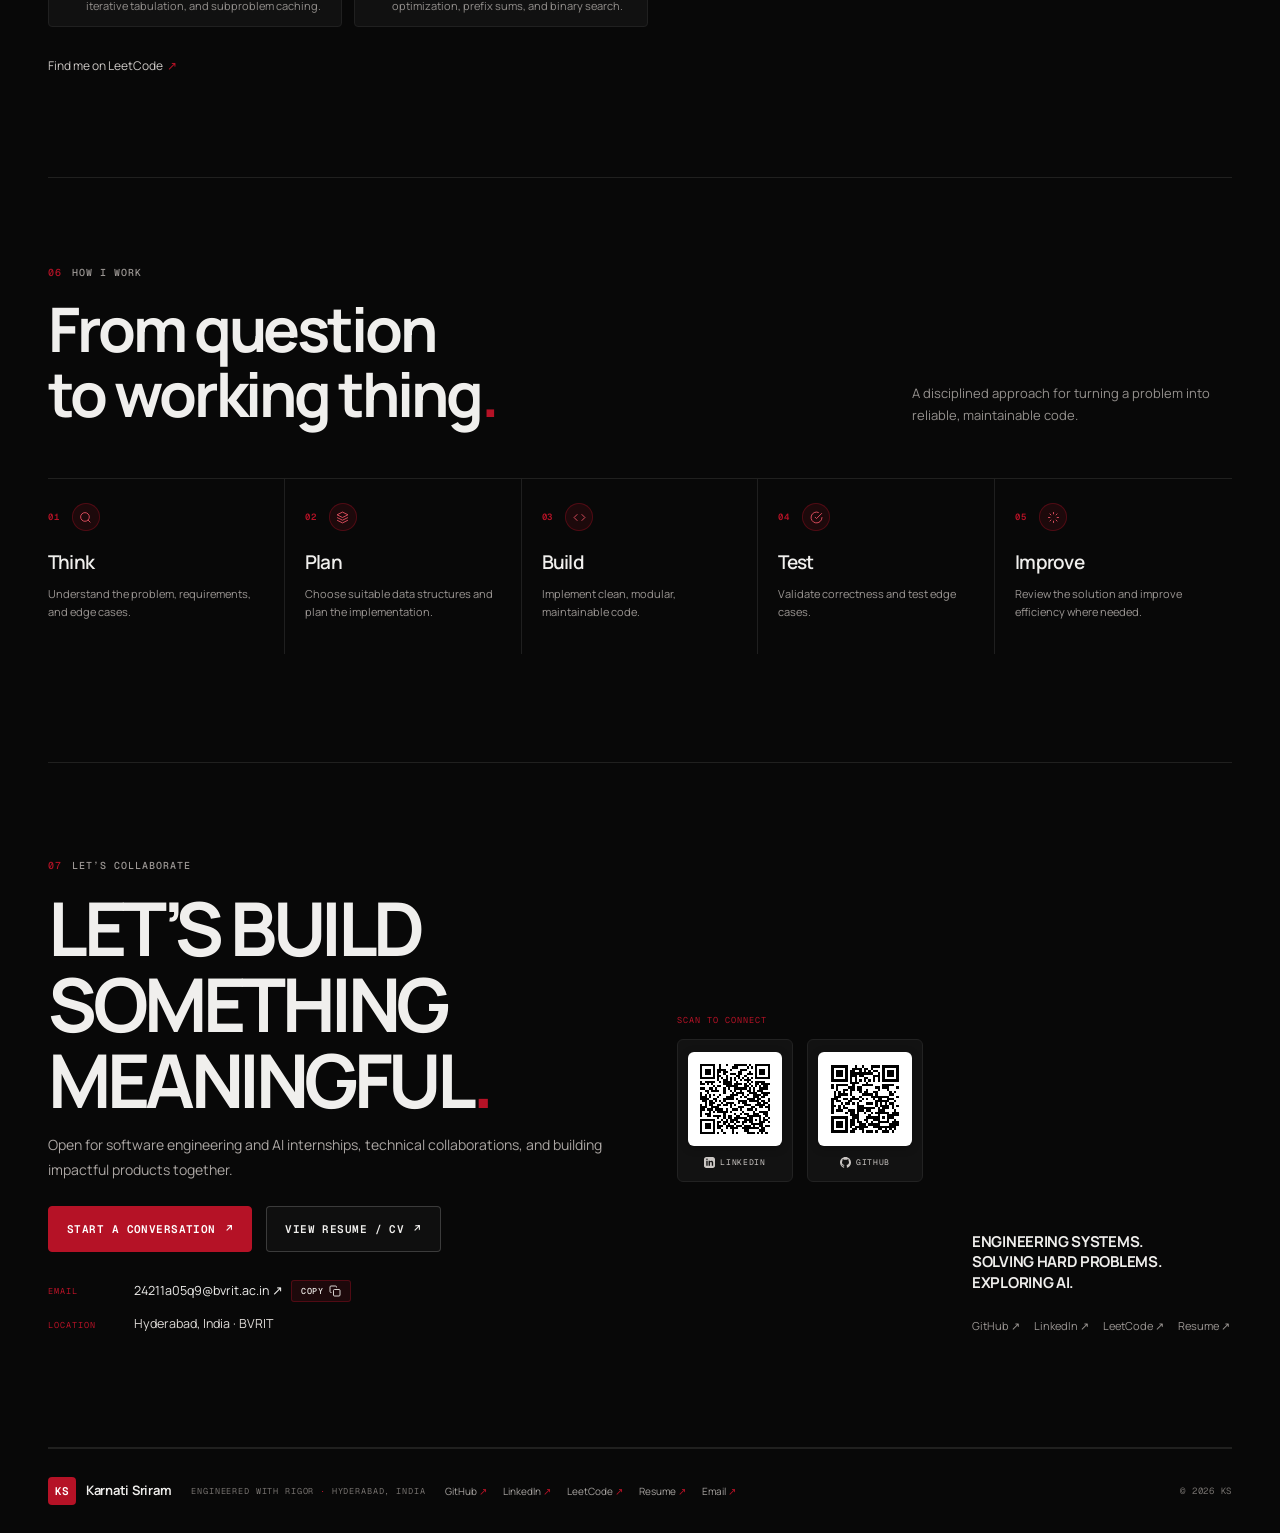
==== commit f5a1bdb4: "Add cinematic background: layered charcoal gradients, crimson ambient glows, fine grid pattern, dens" ====
--- a/index.html
+++ b/index.html
@@ -71,6 +71,8 @@
 
         <!-- Portrait as the primary visual focal point -->
         <figure class="hero-portrait reveal">
+          <!-- Ambient crimson glow behind portrait — purely decorative, aria-hidden -->
+          <div class="portrait-glow" aria-hidden="true"></div>
           <img src="./assets/sriram-portrait.png" alt="Karnati Sriram, Computer Science student and software developer" fetchpriority="high" width="950" height="1011" />
           <figcaption class="portrait-caption mono"><span>KS / 01</span> Computer Science · Hyderabad</figcaption>
         </figure>
--- a/styles.css
+++ b/styles.css
@@ -30,12 +30,24 @@
 html {
   scroll-behavior: smooth;
   scroll-padding-top: 88px;
-  background: var(--ink);
+  background: #080808;
 }
 
 body {
   margin: 0;
-  background: var(--ink);
+  background-color: #080808;
+  /* Layered charcoal depth gradients — fixed so they don't scroll */
+  background-image:
+    /* Warm top-centre vignette — adds dimension to the hero area */
+    radial-gradient(ellipse 100% 55% at 50% 0%, rgba(28, 22, 23, 0.55) 0%, rgba(8, 8, 8, 0) 68%),
+    /* Subtle vertical tonal shift — breaks the flat black */
+    linear-gradient(180deg,
+      #0a0808 0%,
+      #090808 18%,
+      #080808 42%,
+      #090808 65%,
+      #0a0809 100%);
+  background-attachment: fixed;
   color: var(--paper);
   font-family: var(--display);
   font-size: 15px;
@@ -44,18 +56,73 @@
   overflow-x: hidden;
 }
 
+/* ── Ambient Crimson Glow Layer ── */
+/* Uses body::after so it stacks above the base gradient but below all content */
+body::after {
+  content: "";
+  position: fixed;
+  inset: 0;
+  z-index: -1;
+  pointer-events: none;
+
+  /* 
+   * Right glow  — behind the portrait area (~70–90% x, 10–60% y)
+   * Left glow   — restrained secondary in lower-left (~0–30% x, 60–100% y)
+   */
+  background-image:
+    radial-gradient(
+      ellipse 48% 62% at 76% 32%,
+      rgba(165, 14, 32, 0.14) 0%,
+      rgba(130, 10, 25, 0.06) 45%,
+      rgba(8, 8, 8, 0) 75%
+    ),
+    radial-gradient(
+      ellipse 36% 42% at 82% 50%,
+      rgba(145, 10, 25, 0.08) 0%,
+      rgba(8, 8, 8, 0) 65%
+    ),
+    radial-gradient(
+      ellipse 42% 36% at 14% 82%,
+      rgba(140, 10, 24, 0.07) 0%,
+      rgba(8, 8, 8, 0) 70%
+    );
+
+  /* Slow ambient pulse: 0.96 → 1.04 opacity, 28s loop */
+  animation: ambient-breathe 28s ease-in-out infinite;
+}
+
+@keyframes ambient-breathe {
+  0%   { opacity: 0.9; }
+  40%  { opacity: 1.0; }
+  65%  { opacity: 1.04; }
+  100% { opacity: 0.9; }
+}
+
+/* ── Fine Technical Grid Pattern ── */
 body::before {
   content: "";
   position: fixed;
   inset: 0;
-  z-index: -2;
+  z-index: -1;
   pointer-events: none;
-  opacity: 0.1;
+  /* 1px lines at 15% opacity on a 64px cell */
   background-image:
-    linear-gradient(rgba(255, 255, 255, 0.02) 1px, transparent 1px),
-    linear-gradient(90deg, rgba(255, 255, 255, 0.02) 1px, transparent 1px);
-  background-size: 72px 72px;
-  mask-image: linear-gradient(to bottom, black 30%, transparent 80%);
+    linear-gradient(rgba(240, 237, 232, 0.028) 1px, transparent 1px),
+    linear-gradient(90deg, rgba(240, 237, 232, 0.028) 1px, transparent 1px);
+  background-size: 64px 64px;
+  /* Fade the grid: strong at the very top (hero), gone below the fold */
+  mask-image: linear-gradient(to bottom,
+    rgba(0, 0, 0, 0.9) 0%,
+    rgba(0, 0, 0, 0.6) 20%,
+    rgba(0, 0, 0, 0.2) 50%,
+    rgba(0, 0, 0, 0) 80%
+  );
+  -webkit-mask-image: linear-gradient(to bottom,
+    rgba(0, 0, 0, 0.9) 0%,
+    rgba(0, 0, 0, 0.6) 20%,
+    rgba(0, 0, 0, 0.2) 50%,
+    rgba(0, 0, 0, 0) 80%
+  );
 }
 
 a { color: inherit; text-decoration: none; }
@@ -105,8 +172,10 @@
   inset: 0;
   z-index: 20;
   pointer-events: none;
-  opacity: 0.032;
-  background-image: url("data:image/svg+xml,%3Csvg viewBox='0 0 180 180' xmlns='http://www.w3.org/2000/svg'%3E%3Cfilter id='n'%3E%3CfeTurbulence type='fractalNoise' baseFrequency='.8' numOctaves='3' stitchTiles='stitch'/%3E%3C/filter%3E%3Crect width='100%25' height='100%25' filter='url(%23n)' opacity='.5'/%3E%3C/svg%3E");
+  /* Denser 4-octave noise — more natural film-grain texture */
+  opacity: 0.048;
+  background-image: url("data:image/svg+xml,%3Csvg viewBox='0 0 200 200' xmlns='http://www.w3.org/2000/svg'%3E%3Cfilter id='n'%3E%3CfeTurbulence type='fractalNoise' baseFrequency='.72' numOctaves='4' stitchTiles='stitch'/%3E%3C/filter%3E%3Crect width='100%25' height='100%25' filter='url(%23n)'/%3E%3C/svg%3E");
+  background-size: 200px 200px;
 }
 
 .reading-progress {
@@ -366,13 +435,13 @@
 }
 
 .eyebrow {
-  margin: 0 0 24px;
+  margin: 0 0 20px;
   display: flex;
   align-items: center;
   flex-wrap: wrap;
-  gap: 10px;
-  color: #a8a4a1;
-  font: 500 10px var(--mono);
+  gap: 8px 12px;
+  color: #a49f9c;
+  font: 500 9.5px var(--mono);
   letter-spacing: 0.08em;
   text-transform: uppercase;
 }
@@ -384,18 +453,20 @@
   box-shadow: 0 0 8px rgba(181, 18, 38, 0.5);
   flex: none;
 }
-.eyebrow-divider { color: var(--faint); }
+.eyebrow-divider { color: rgba(255, 255, 255, 0.15); }
 .hero-available {
   display: inline-flex;
   align-items: center;
   gap: 6px;
-  padding: 3px 8px;
-  border: 1px solid var(--acid-border);
-  border-radius: 3px;
-  background: var(--acid-dim);
-  color: #dedad7;
+  padding: 3px 9px;
+  border: 1px solid rgba(181, 18, 38, 0.4);
+  border-radius: 999px;
+  background: rgba(181, 18, 38, 0.1);
+  color: #ede9e6;
   font-size: 8.5px;
-  margin-left: auto;
+  letter-spacing: 0.06em;
+  box-shadow: 0 0 10px rgba(181, 18, 38, 0.15);
+  margin-left: 2px;
 }
 .dot-green {
   width: 5px;
@@ -408,10 +479,10 @@
 
 .hero-title {
   margin: 0;
-  font-size: clamp(64px, 7.5vw, 100px);
-  line-height: 0.95;
+  font-size: clamp(60px, 7vw, 94px);
+  line-height: 0.89;
   font-weight: 700;
-  letter-spacing: -0.075em;
+  letter-spacing: -0.07em;
   color: var(--paper);
 }
 .hero-title .hero-line {
@@ -419,12 +490,12 @@
 }
 
 .hero-role {
-  margin: 20px 0 0;
+  margin: 18px 0 0;
   font-family: var(--mono);
   font-size: 11px;
   letter-spacing: 0.07em;
   text-transform: uppercase;
-  color: #b0aba8;
+  color: #b5afa9;
 }
 .hero-role span {
   color: var(--acid);
@@ -432,7 +503,7 @@
 
 .hero-bottom {
   max-width: 520px;
-  margin-top: 24px;
+  margin-top: 22px;
   display: flex;
   flex-direction: column;
   gap: 20px;
@@ -440,17 +511,47 @@
 
 .hero-intro {
   margin: 0;
-  color: #aba6a3;
+  color: #c7c2be;
   font-size: 14px;
-  line-height: 1.8;
+  font-weight: 400;
+  line-height: 1.78;
+  letter-spacing: -0.01em;
 }
 
 .hero-actions {
   display: flex;
   align-items: center;
   flex-wrap: wrap;
-  gap: 16px;
-  margin-top: 4px;
+  gap: 14px 18px;
+  margin-top: 6px;
+}
+.hero-actions .button-primary {
+  padding: 0 22px;
+}
+.hero-actions .button-ghost {
+  padding: 0 18px;
+}
+.hero-actions .text-link {
+  font-family: var(--mono);
+  font-size: 11px;
+  font-weight: 500;
+  letter-spacing: 0.04em;
+  text-transform: uppercase;
+  color: #b5afa9;
+  padding: 8px 4px;
+  display: inline-flex;
+  align-items: center;
+  gap: 6px;
+}
+.hero-actions .text-link span {
+  color: var(--acid);
+  transition: transform 0.2s var(--curve);
+}
+.hero-actions .text-link:hover {
+  color: #fff;
+}
+.hero-actions .text-link:hover span {
+  transform: translate(2px, -2px);
 }
 
 /* ── Hero Portrait Integration (Primary Focal Point) ── */
@@ -463,6 +564,49 @@
   display: flex;
   align-items: flex-end;
   justify-content: center;
+}
+
+/* Ambient crimson glow behind the portrait */
+.portrait-glow {
+  position: absolute;
+  inset: -15% -20%;
+  z-index: 0;
+  pointer-events: none;
+  /* Main: warm crimson core. Secondary: wider cooler halo */
+  background:
+    radial-gradient(
+      ellipse 65% 72% at 50% 42%,
+      rgba(181, 18, 38, 0.18) 0%,
+      rgba(160, 14, 32, 0.08) 42%,
+      rgba(8, 8, 8, 0) 72%
+    ),
+    radial-gradient(
+      ellipse 85% 88% at 50% 46%,
+      rgba(130, 10, 25, 0.07) 0%,
+      rgba(8, 8, 8, 0) 68%
+    );
+  animation: portrait-glow-breathe 22s ease-in-out infinite;
+}
+
+@keyframes portrait-glow-breathe {
+  0%   { opacity: 0.75; transform: scale(0.98) translateY(0px); }
+  38%  { opacity: 1.0;  transform: scale(1.00) translateY(-3px); }
+  70%  { opacity: 1.06; transform: scale(1.02) translateY(-1px); }
+  100% { opacity: 0.75; transform: scale(0.98) translateY(0px); }
+}
+
+.hero-portrait::before {
+  content: "";
+  position: absolute;
+  bottom: 0;
+  left: 50%;
+  transform: translateX(-50%);
+  width: 100%;
+  max-width: 460px;
+  height: 55%;
+  background: radial-gradient(ellipse at 50% 90%, rgba(20, 16, 17, 0.65) 0%, rgba(9, 9, 9, 0) 72%);
+  z-index: 1;
+  pointer-events: none;
 }
 
 .hero-portrait img {
@@ -474,23 +618,33 @@
   object-fit: cover;
   object-position: center 12%;
   display: block;
-  mask-image: linear-gradient(to bottom, black 82%, transparent 100%);
-  -webkit-mask-image: linear-gradient(to bottom, black 82%, transparent 100%);
+  mask-image: linear-gradient(to bottom, #000 0%, #000 62%, rgba(0, 0, 0, 0.88) 74%, rgba(0, 0, 0, 0.55) 84%, rgba(0, 0, 0, 0.2) 93%, transparent 100%);
+  -webkit-mask-image: linear-gradient(to bottom, #000 0%, #000 62%, rgba(0, 0, 0, 0.88) 74%, rgba(0, 0, 0, 0.55) 84%, rgba(0, 0, 0, 0.2) 93%, transparent 100%);
 }
 
 .portrait-caption {
   position: absolute;
-  right: 6%;
-  bottom: 12px;
+  right: 5%;
+  bottom: 14px;
   z-index: 3;
-  color: #8c8684;
-  font-size: 8px;
+  color: #b5afa9;
+  font-size: 9.5px;
+  font-weight: 500;
   letter-spacing: 0.1em;
   text-transform: uppercase;
+  padding: 4px 9px;
+  background: rgba(10, 9, 9, 0.72);
+  backdrop-filter: blur(8px);
+  -webkit-backdrop-filter: blur(8px);
+  border: 1px solid rgba(255, 255, 255, 0.08);
+  border-radius: 3px;
+  display: inline-flex;
+  align-items: center;
 }
 .portrait-caption span {
-  color: var(--acid);
-  margin-right: 4px;
+  color: #e45463;
+  font-weight: 600;
+  margin-right: 6px;
 }
 
 /* Hero Highlights Meta Strip */
@@ -1465,7 +1619,7 @@
     grid-template-columns: 1.15fr 0.85fr;
     column-gap: 24px;
   }
-  .hero-title { font-size: clamp(52px, 8vw, 78px); }
+  .hero-title { font-size: clamp(48px, 7.5vw, 74px); line-height: 0.90; }
 
   .case-study-split {
     grid-template-columns: 1fr;
@@ -1546,20 +1700,21 @@
     padding: 0;
   }
   .eyebrow {
-    font-size: 7.5px;
+    font-size: 8px;
     margin-bottom: 16px;
-    gap: 8px;
+    gap: 6px 10px;
   }
   .hero-available {
     font-size: 7.5px;
-    padding: 2px 6px;
+    padding: 2.5px 8px;
+    margin-left: 0;
   }
   .hero-title {
-    font-size: clamp(54px, 15vw, 76px);
-    line-height: 0.92;
+    font-size: clamp(48px, 13.5vw, 70px);
+    line-height: 0.89;
   }
   .hero-role {
-    font-size: 9px;
+    font-size: 9.5px;
     margin-top: 14px;
   }
   .hero-bottom {
@@ -1567,28 +1722,35 @@
     gap: 14px;
   }
   .hero-intro {
-    font-size: 13px;
+    font-size: 13.5px;
+    line-height: 1.75;
   }
   .hero-actions {
-    gap: 12px;
+    gap: 10px 14px;
   }
   .button {
     min-height: 42px;
-    padding: 0 14px;
-    font-size: 9.5px;
+    padding: 0 16px;
+    font-size: 10px;
   }
 
   /* Portrait Mobile Clean Placement */
   .hero-portrait {
     width: 100%;
-    height: min(98vw, 420px);
-    margin: 20px 0 0;
+    height: min(96vw, 420px);
+    margin: 24px 0 0;
     order: 2;
+  }
+  /* On mobile: scale down glow so it stays centered behind smaller portrait */
+  .portrait-glow {
+    inset: -10% -15%;
+    animation-duration: 30s;
   }
   .portrait-caption {
     right: 4%;
-    bottom: 8px;
-    font-size: 7px;
+    bottom: 10px;
+    font-size: 8px;
+    padding: 3px 7px;
   }
 
   .hero-meta {
@@ -1710,7 +1872,7 @@
   .site-header { padding-inline: 14px; }
   .wordmark-name { display: none; }
   .desktop-nav { gap: 10px; margin-right: 0; }
-  .hero-title { font-size: 48px; }
+  .hero-title { font-size: 42px; line-height: 0.90; }
   .contact-content h2 { font-size: 34px; }
   .contact-qr-grid { justify-content: space-between; }
   .qr-card { flex: 1; width: auto; }
@@ -1726,4 +1888,7 @@
   }
   .reveal { opacity: 1 !important; transform: none !important; }
   .signal-line .word { color: var(--paper) !important; }
-}
+  /* Stop all ambient background animations */
+  body::after { animation: none !important; opacity: 1 !important; }
+  .portrait-glow { animation: none !important; opacity: 1 !important; transform: none !important; }
+}
